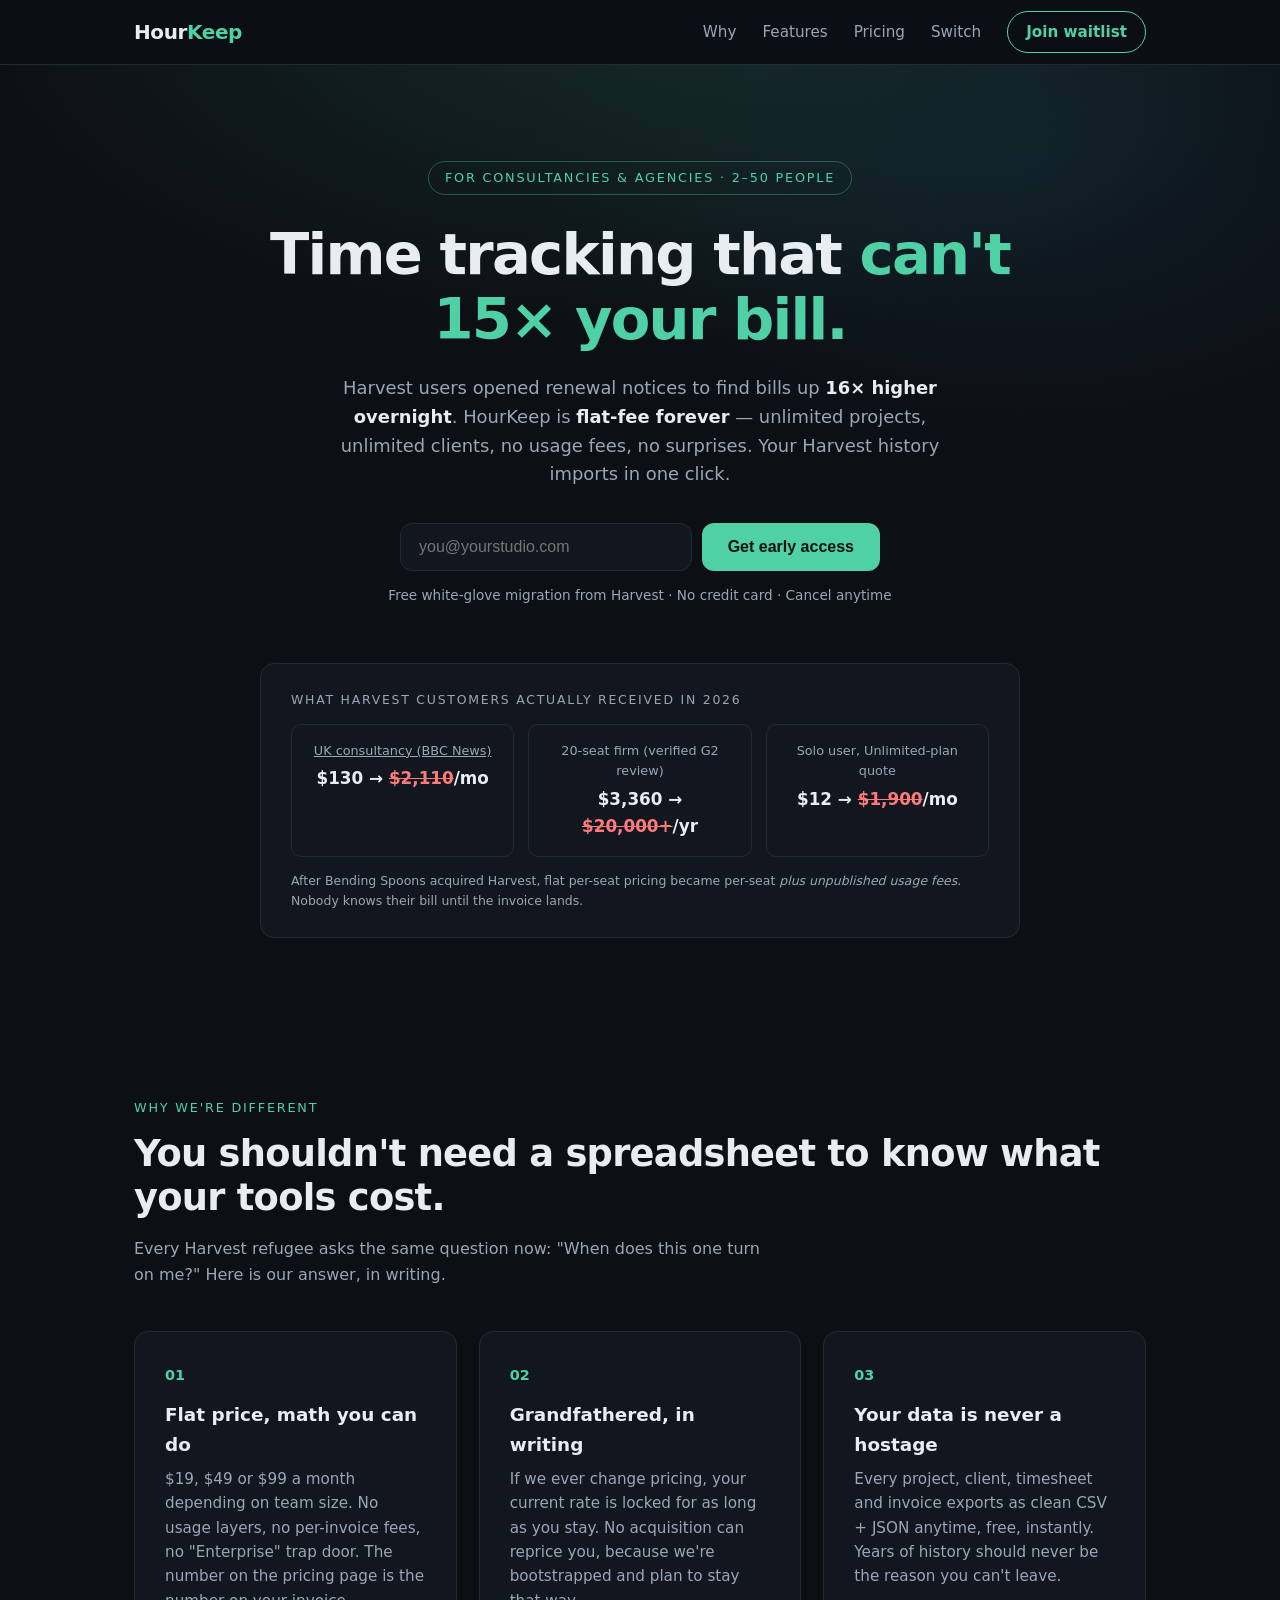
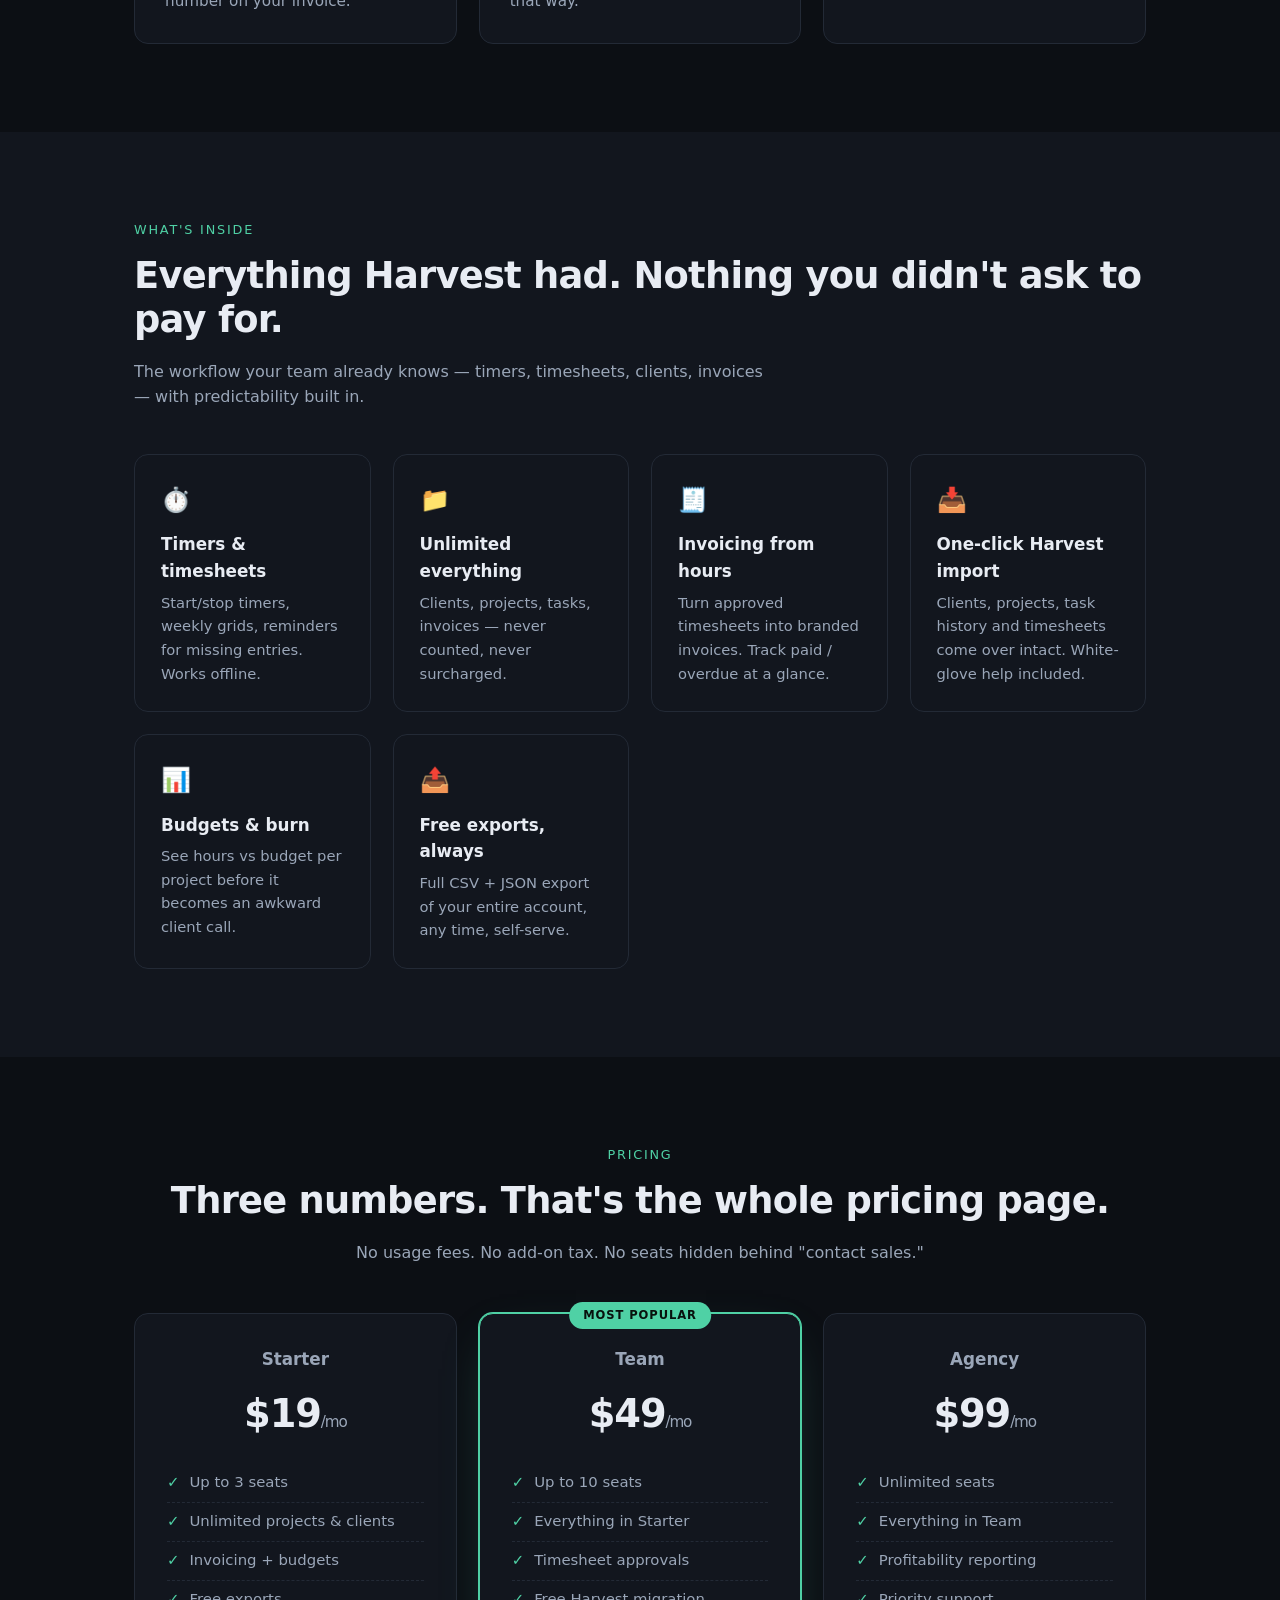
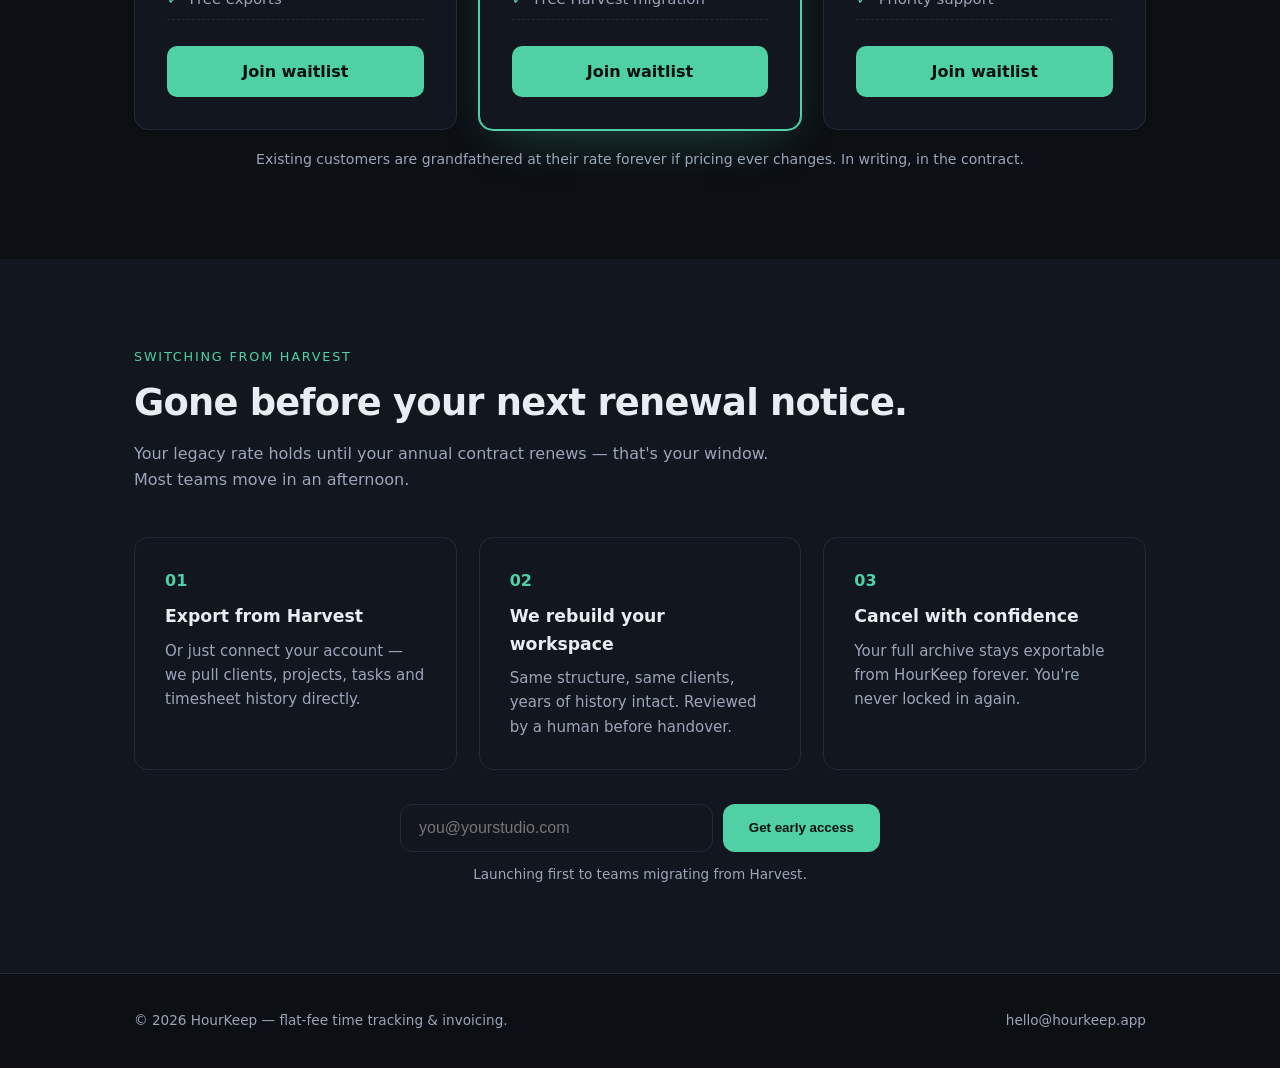
==== index.html @ e87fc0a1 "Fix proof-box citations to verified sources (BBC link, real G2 figures)" ====
<!DOCTYPE html>
<html lang="en">
<head>
<meta charset="UTF-8">
<meta name="viewport" content="width=device-width, initial-scale=1.0">
<title>HourKeep — Time tracking that can't 15× your bill</title>
<meta name="description" content="Flat-fee time tracking & invoicing for consultancies and agencies fleeing the Harvest price shock. $19–99/mo flat, unlimited projects, one-click Harvest import, free exports forever.">
<style>
  :root{
    --bg:#0c0f14; --panel:#12161e; --line:#232a36; --txt:#e8ecf3; --dim:#9aa6b8;
    --accent:#4fd1a5; --accent2:#38b2f8; --danger:#ff7a7a;
    --radius:14px; font-size:16px;
  }
  *{margin:0;padding:0;box-sizing:border-box}
  html{scroll-behavior:smooth}
  body{background:var(--bg);color:var(--txt);font-family:'Segoe UI',system-ui,-apple-system,sans-serif;line-height:1.6}
  .wrap{max-width:1060px;margin:0 auto;padding:0 24px}
  a{color:inherit;text-decoration:none}

  nav{position:sticky;top:0;z-index:50;background:rgba(12,15,20,.85);backdrop-filter:blur(12px);border-bottom:1px solid var(--line)}
  nav .wrap{display:flex;align-items:center;justify-content:space-between;height:64px}
  .logo{font-weight:700;font-size:1.25rem;letter-spacing:-.02em}
  .logo span{color:var(--accent)}
  .nav-links{display:flex;gap:26px;align-items:center;font-size:.95rem;color:var(--dim)}
  .nav-links a:hover{color:var(--txt)}
  .nav-cta{border:1px solid var(--accent);color:var(--accent)!important;padding:8px 18px;border-radius:99px;font-weight:600}
  .nav-cta:hover{background:var(--accent);color:#08110d!important}

  header{padding:96px 0 72px;text-align:center;background:
    radial-gradient(700px 340px at 50% -60px, rgba(79,209,165,.13), transparent),
    radial-gradient(500px 300px at 80% 10%, rgba(56,178,248,.08), transparent)}
  .kicker{display:inline-block;font-size:.8rem;letter-spacing:.14em;text-transform:uppercase;color:var(--accent);border:1px solid rgba(79,209,165,.35);border-radius:99px;padding:6px 16px;margin-bottom:28px}
  h1{font-size:clamp(2.2rem,5vw,3.6rem);line-height:1.12;letter-spacing:-.03em;max-width:840px;margin:0 auto 22px}
  h1 strong{color:var(--accent)}
  .sub{max-width:660px;margin:0 auto 34px;color:var(--dim);font-size:1.12rem}
  .sub em{color:var(--txt);font-style:normal;font-weight:600}
  .signup{display:flex;gap:10px;max-width:480px;margin:0 auto}
  .signup input{flex:1;background:var(--panel);border:1px solid var(--line);border-radius:12px;padding:14px 18px;color:var(--txt);font-size:1rem}
  .signup input:focus{outline:none;border-color:var(--accent)}
  .signup button{background:var(--accent);color:#08110d;border:none;border-radius:12px;padding:14px 26px;font-weight:700;font-size:1rem;cursor:pointer;white-space:nowrap}
  .signup button:hover{filter:brightness(1.1)}
  .microcopy{margin-top:14px;font-size:.85rem;color:var(--dim)}

  .shock{max-width:760px;margin:56px auto 0;background:var(--panel);border:1px solid var(--line);border-radius:var(--radius);padding:26px 30px;text-align:left}
  .shock p.t{font-size:.78rem;letter-spacing:.14em;text-transform:uppercase;color:var(--dim);margin-bottom:14px}
  .bills{display:flex;flex-wrap:wrap;gap:14px;justify-content:center}
  .bill{flex:1;min-width:200px;border:1px solid var(--line);border-radius:10px;padding:16px 18px;text-align:center}
  .bill small{display:block;color:var(--dim);font-size:.8rem;margin-bottom:4px}
  .bill b{font-size:1.05rem}
  .bill .was{color:var(--txt)} .bill .now{color:var(--danger);text-decoration:line-through}
  .shock .src{margin-top:14px;font-size:.78rem;color:var(--dim)}

  section{padding:88px 0}
  .label{font-size:.8rem;letter-spacing:.14em;text-transform:uppercase;color:var(--accent);margin-bottom:14px}
  h2{font-size:clamp(1.6rem,3.4vw,2.3rem);letter-spacing:-.02em;line-height:1.2;margin-bottom:16px}
  .lede{color:var(--dim);max-width:640px;margin-bottom:44px}

  .promises{display:grid;grid-template-columns:repeat(auto-fit,minmax(280px,1fr));gap:22px}
  .promise{background:var(--panel);border:1px solid var(--line);border-radius:var(--radius);padding:30px}
  .promise .num{color:var(--accent);font-weight:700;font-size:.9rem}
  .promise h3{margin:12px 0 8px;font-size:1.15rem}
  .promise p{color:var(--dim);font-size:.95rem}

  .features{display:grid;grid-template-columns:repeat(auto-fit,minmax(230px,1fr));gap:22px}
  .feat{background:var(--panel);border:1px solid var(--line);border-radius:var(--radius);padding:26px}
  .feat .ic{font-size:1.5rem}
  .feat h3{font-size:1.05rem;margin:12px 0 6px}
  .feat p{color:var(--dim);font-size:.92rem}

  table.pricing{width:100%;border-collapse:collapse;margin-top:8px}
  .plans{display:grid;grid-template-columns:repeat(auto-fit,minmax(250px,1fr));gap:22px}
  .plan{background:var(--panel);border:1px solid var(--line);border-radius:var(--radius);padding:32px;text-align:center;position:relative}
  .plan.hot{border-color:var(--accent);box-shadow:0 0 0 1px var(--accent), 0 18px 50px -20px rgba(79,209,165,.35)}
  .plan .tag{position:absolute;top:-12px;left:50%;transform:translateX(-50%);background:var(--accent);color:#08110d;font-size:.72rem;font-weight:700;letter-spacing:.08em;text-transform:uppercase;padding:4px 14px;border-radius:99px}
  .plan h3{font-size:1.05rem;color:var(--dim);font-weight:600}
  .plan .price{font-size:2.4rem;font-weight:800;letter-spacing:-.03em;margin:10px 0 2px}
  .plan .price small{font-size:.95rem;color:var(--dim);font-weight:400}
  .plan ul{list-style:none;margin:20px 0 26px;text-align:left;font-size:.93rem;color:var(--dim)}
  .plan li{padding:7px 0;border-bottom:1px dashed var(--line)}
  .plan li::before{content:"✓";color:var(--accent);font-weight:700;margin-right:10px}
  .plan a.btn{display:block;background:var(--accent);color:#08110d;font-weight:700;border-radius:10px;padding:13px}
  .plan a.btn:hover{filter:brightness(1.1)}
  .grand{margin-top:18px;text-align:center;color:var(--dim);font-size:.88rem}

  .steps{counter-reset:s;display:grid;grid-template-columns:repeat(auto-fit,minmax(240px,1fr));gap:22px}
  .step{background:var(--panel);border:1px solid var(--line);border-radius:var(--radius);padding:30px;counter-increment:s}
  .step::before{content:counter(s,decimal-leading-zero);color:var(--accent);font-weight:800;font-size:1rem}
  .step h3{margin:10px 0 8px;font-size:1.08rem}
  .step p{color:var(--dim);font-size:.94rem}

  form.mid{display:flex;gap:10px;max-width:480px;margin:34px auto 0}
  form.mid input{flex:1;background:var(--panel);border:1px solid var(--line);border-radius:12px;padding:14px 18px;color:var(--txt);font-size:1rem}
  form.mid button{background:var(--accent);color:#08110d;border:none;border-radius:12px;padding:14px 26px;font-weight:700;cursor:pointer}

  footer{border-top:1px solid var(--line);padding:36px 0;color:var(--dim);font-size:.85rem}
  footer .wrap{display:flex;justify-content:space-between;flex-wrap:wrap;gap:12px}
  footer a:hover{color:var(--txt)}

  @media(max-width:720px){
    .nav-links a:not(.nav-cta){display:none}
    .signup,.mid{flex-direction:column}
  }
</style>
</head>
<body>

<nav>
  <div class="wrap">
    <a class="logo" href="#">Hour<span>Keep</span></a>
    <div class="nav-links">
      <a href="#why">Why</a>
      <a href="#features">Features</a>
      <a href="#pricing">Pricing</a>
      <a href="#switch">Switch</a>
      <a class="nav-cta" href="#waitlist">Join waitlist</a>
    </div>
  </div>
</nav>

<header>
  <div class="wrap">
    <div class="kicker">For consultancies &amp; agencies · 2–50 people</div>
    <h1>Time tracking that <strong>can't 15× your bill.</strong></h1>
    <p class="sub">Harvest users opened renewal notices to find bills up <em>16× higher overnight</em>. HourKeep is <em>flat-fee forever</em> — unlimited projects, unlimited clients, no usage fees, no surprises. Your Harvest history imports in one click.</p>
    <form class="signup" id="waitlist-form" action="https://formsubmit.co/deepanshu.masum@gmail.com" method="POST">
      <input type="email" name="email" placeholder="you@yourstudio.com" required>
      <button type="submit">Get early access</button>
    </form>
    <p class="microcopy">Free white-glove migration from Harvest · No credit card · Cancel anytime</p>

    <div class="shock">
      <p class="t">What Harvest customers actually received in 2026</p>
      <div class="bills">
        <div class="bill"><small><a href="https://www.bbc.com/news/articles/clyq011414eo" target="_blank" rel="noopener" style="color:inherit;text-decoration:underline">UK consultancy (BBC News)</a></small><b><span class="was">$130</span> → <span class="now">$2,110</span>/mo</b></div>
        <div class="bill"><small>20-seat firm (verified G2 review)</small><b><span class="was">$3,360</span> → <span class="now">$20,000+</span>/yr</b></div>
        <div class="bill"><small>Solo user, Unlimited-plan quote</small><b><span class="was">$12</span> → <span class="now">$1,900</span>/mo</b></div>
      </div>
      <p class="src">After Bending Spoons acquired Harvest, flat per-seat pricing became per-seat <i>plus unpublished usage fees</i>. Nobody knows their bill until the invoice lands.</p>
    </div>
  </div>
</header>

<section id="why">
  <div class="wrap">
    <p class="label">Why we're different</p>
    <h2>You shouldn't need a spreadsheet to know what your tools cost.</h2>
    <p class="lede">Every Harvest refugee asks the same question now: "When does this one turn on me?" Here is our answer, in writing.</p>
    <div class="promises">
      <div class="promise">
        <span class="num">01</span>
        <h3>Flat price, math you can do</h3>
        <p>$19, $49 or $99 a month depending on team size. No usage layers, no per-invoice fees, no "Enterprise" trap door. The number on the pricing page is the number on your invoice.</p>
      </div>
      <div class="promise">
        <span class="num">02</span>
        <h3>Grandfathered, in writing</h3>
        <p>If we ever change pricing, your current rate is locked for as long as you stay. No acquisition can reprice you, because we're bootstrapped and plan to stay that way.</p>
      </div>
      <div class="promise">
        <span class="num">03</span>
        <h3>Your data is never a hostage</h3>
        <p>Every project, client, timesheet and invoice exports as clean CSV + JSON anytime, free, instantly. Years of history should never be the reason you can't leave.</p>
      </div>
    </div>
  </div>
</section>

<section id="features" style="background:var(--panel)">
  <div class="wrap">
    <p class="label">What's inside</p>
    <h2>Everything Harvest had. Nothing you didn't ask to pay for.</h2>
    <p class="lede">The workflow your team already knows — timers, timesheets, clients, invoices — with predictability built in.</p>
    <div class="features">
      <div class="feat"><div class="ic">⏱️</div><h3>Timers &amp; timesheets</h3><p>Start/stop timers, weekly grids, reminders for missing entries. Works offline.</p></div>
      <div class="feat"><div class="ic">📁</div><h3>Unlimited everything</h3><p>Clients, projects, tasks, invoices — never counted, never surcharged.</p></div>
      <div class="feat"><div class="ic">🧾</div><h3>Invoicing from hours</h3><p>Turn approved timesheets into branded invoices. Track paid / overdue at a glance.</p></div>
      <div class="feat"><div class="ic">📥</div><h3>One-click Harvest import</h3><p>Clients, projects, task history and timesheets come over intact. White-glove help included.</p></div>
      <div class="feat"><div class="ic">📊</div><h3>Budgets &amp; burn</h3><p>See hours vs budget per project before it becomes an awkward client call.</p></div>
      <div class="feat"><div class="ic">📤</div><h3>Free exports, always</h3><p>Full CSV + JSON export of your entire account, any time, self-serve.</p></div>
    </div>
  </div>
</section>

<section id="pricing">
  <div class="wrap">
    <p class="label" style="text-align:center">Pricing</p>
    <h2 style="text-align:center">Three numbers. That's the whole pricing page.</h2>
    <p class="lede" style="text-align:center;margin:16px auto 48px">No usage fees. No add-on tax. No seats hidden behind "contact sales."</p>
    <div class="plans">
      <div class="plan">
        <h3>Starter</h3>
        <div class="price">$19<small>/mo</small></div>
        <ul>
          <li>Up to 3 seats</li>
          <li>Unlimited projects &amp; clients</li>
          <li>Invoicing + budgets</li>
          <li>Free exports</li>
        </ul>
        <a class="btn" href="#waitlist">Join waitlist</a>
      </div>
      <div class="plan hot">
        <span class="tag">Most popular</span>
        <h3>Team</h3>
        <div class="price">$49<small>/mo</small></div>
        <ul>
          <li>Up to 10 seats</li>
          <li>Everything in Starter</li>
          <li>Timesheet approvals</li>
          <li>Free Harvest migration</li>
        </ul>
        <a class="btn" href="#waitlist">Join waitlist</a>
      </div>
      <div class="plan">
        <h3>Agency</h3>
        <div class="price">$99<small>/mo</small></div>
        <ul>
          <li>Unlimited seats</li>
          <li>Everything in Team</li>
          <li>Profitability reporting</li>
          <li>Priority support</li>
        </ul>
        <a class="btn" href="#waitlist">Join waitlist</a>
      </div>
    </div>
    <p class="grand">Existing customers are grandfathered at their rate forever if pricing ever changes. In writing, in the contract.</p>
  </div>
</section>

<section id="switch" style="background:var(--panel)">
  <div class="wrap">
    <p class="label">Switching from Harvest</p>
    <h2>Gone before your next renewal notice.</h2>
    <p class="lede">Your legacy rate holds until your annual contract renews — that's your window. Most teams move in an afternoon.</p>
    <div class="steps">
      <div class="step"><h3>Export from Harvest</h3><p>Or just connect your account — we pull clients, projects, tasks and timesheet history directly.</p></div>
      <div class="step"><h3>We rebuild your workspace</h3><p>Same structure, same clients, years of history intact. Reviewed by a human before handover.</p></div>
      <div class="step"><h3>Cancel with confidence</h3><p>Your full archive stays exportable from HourKeep forever. You're never locked in again.</p></div>
    </div>
    <form class="mid" action="https://formsubmit.co/deepanshu.masum@gmail.com" method="POST">
      <input type="email" name="email" placeholder="you@yourstudio.com" required>
      <button type="submit">Get early access</button>
    </form>
    <p class="microcopy" style="text-align:center;margin-top:12px;font-size:.85rem;color:var(--dim)">Launching first to teams migrating from Harvest.</p>
  </div>
</section>

<footer>
  <div class="wrap">
    <span>© 2026 HourKeep — flat-fee time tracking &amp; invoicing.</span>
    <span><a href="#">hello@hourkeep.app</a></span>
  </div>
</footer>

</body>
</html>
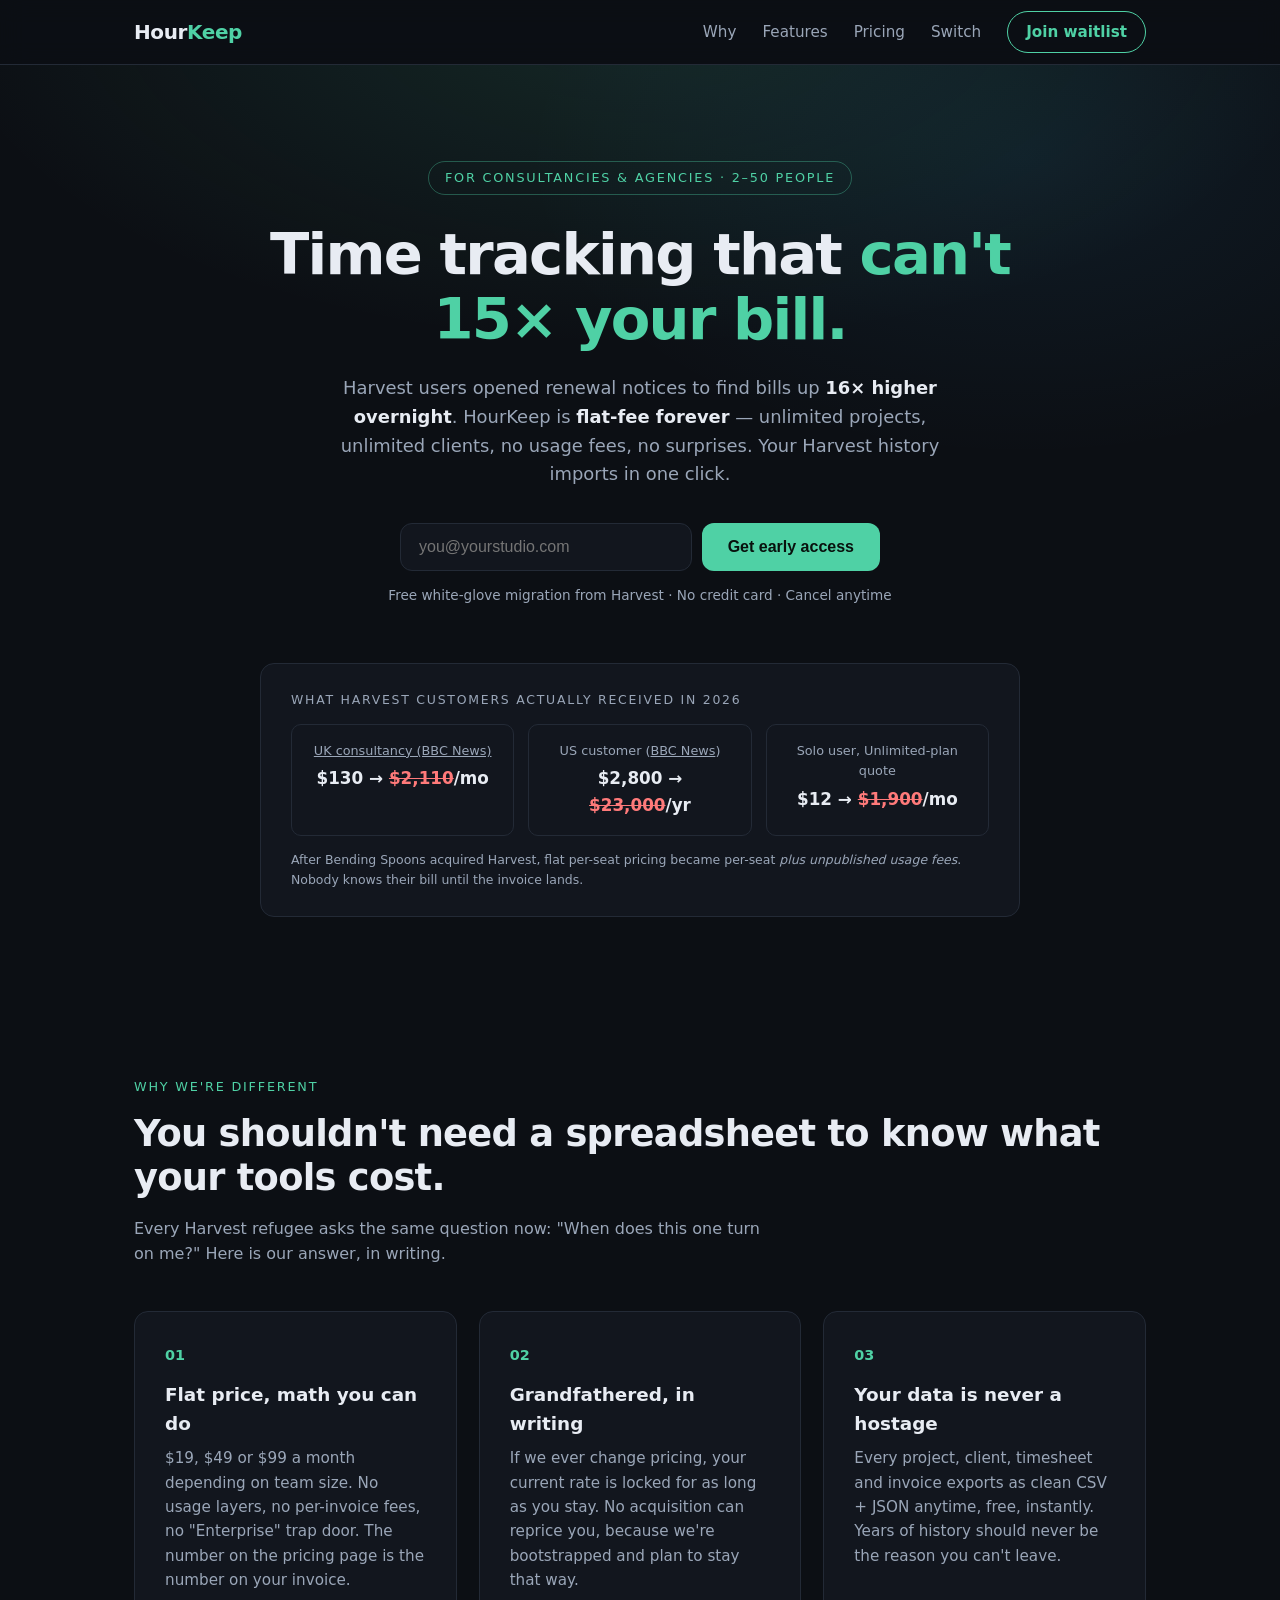
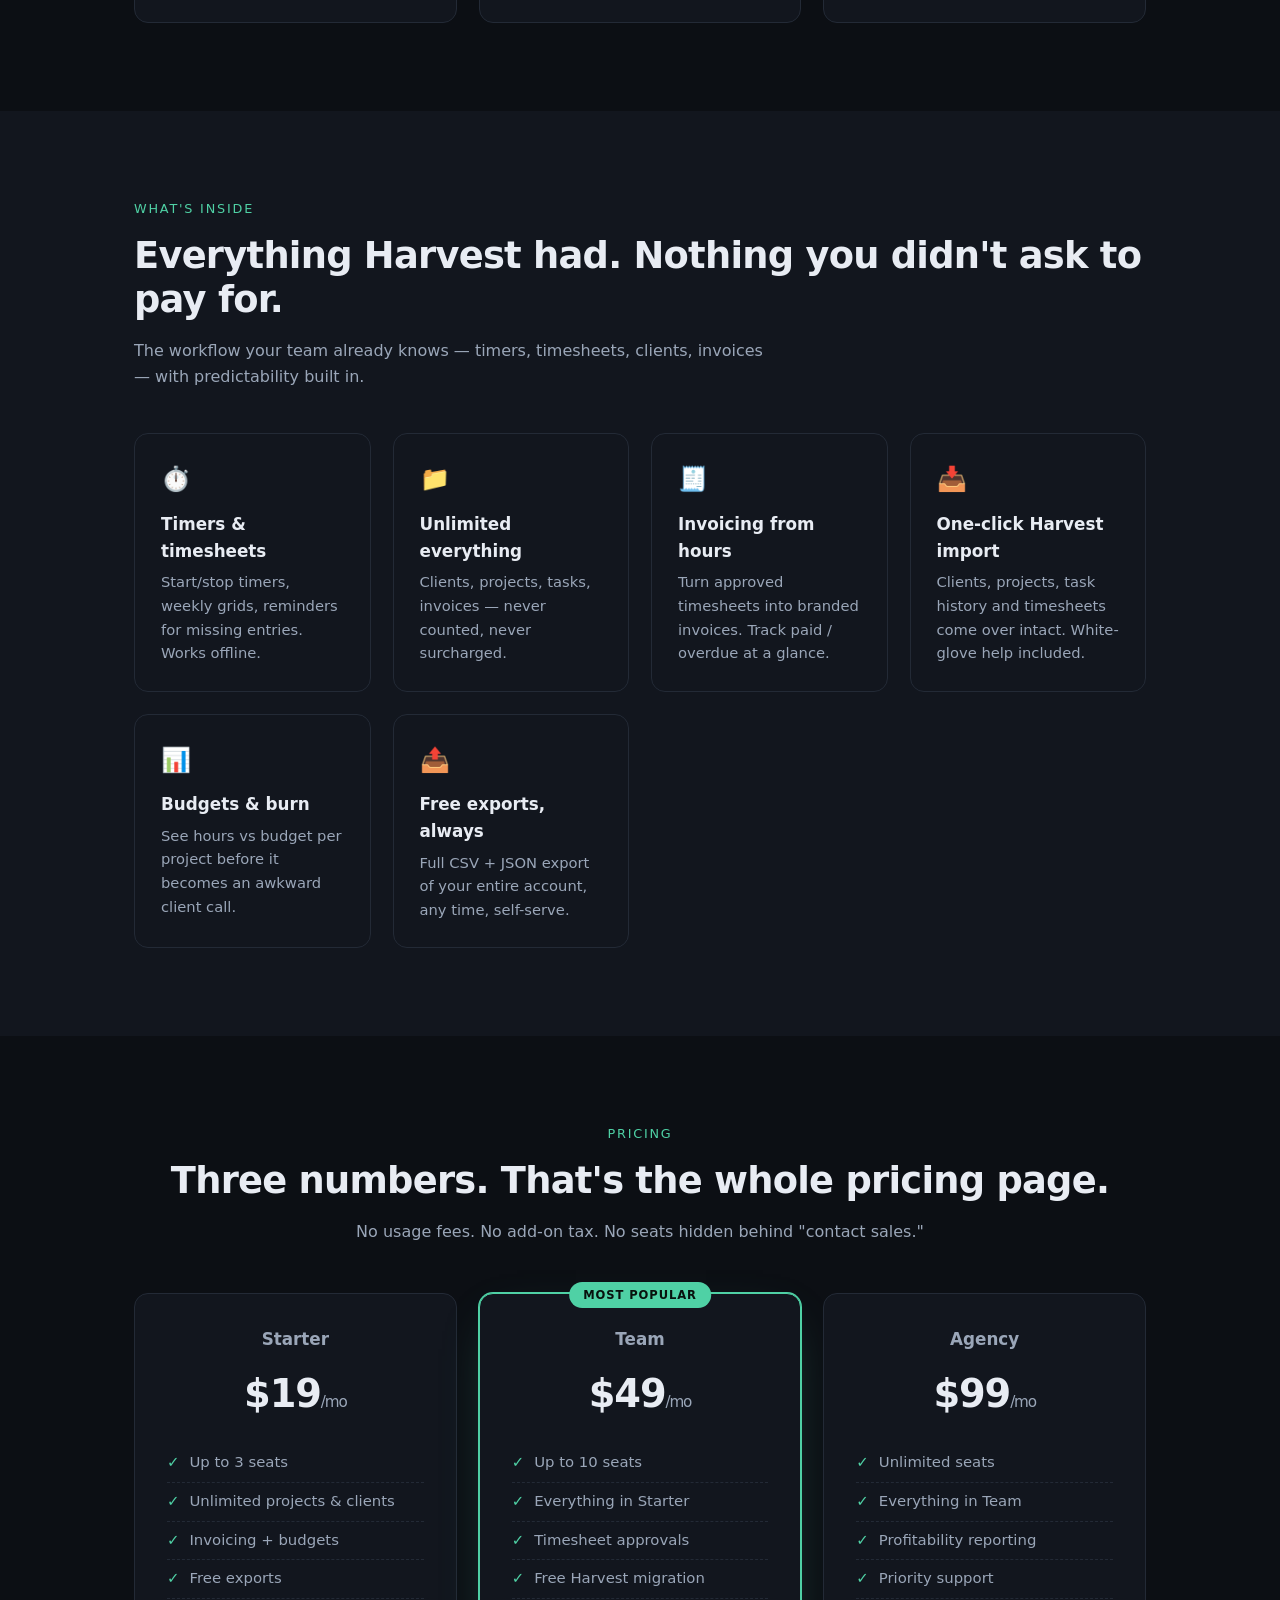
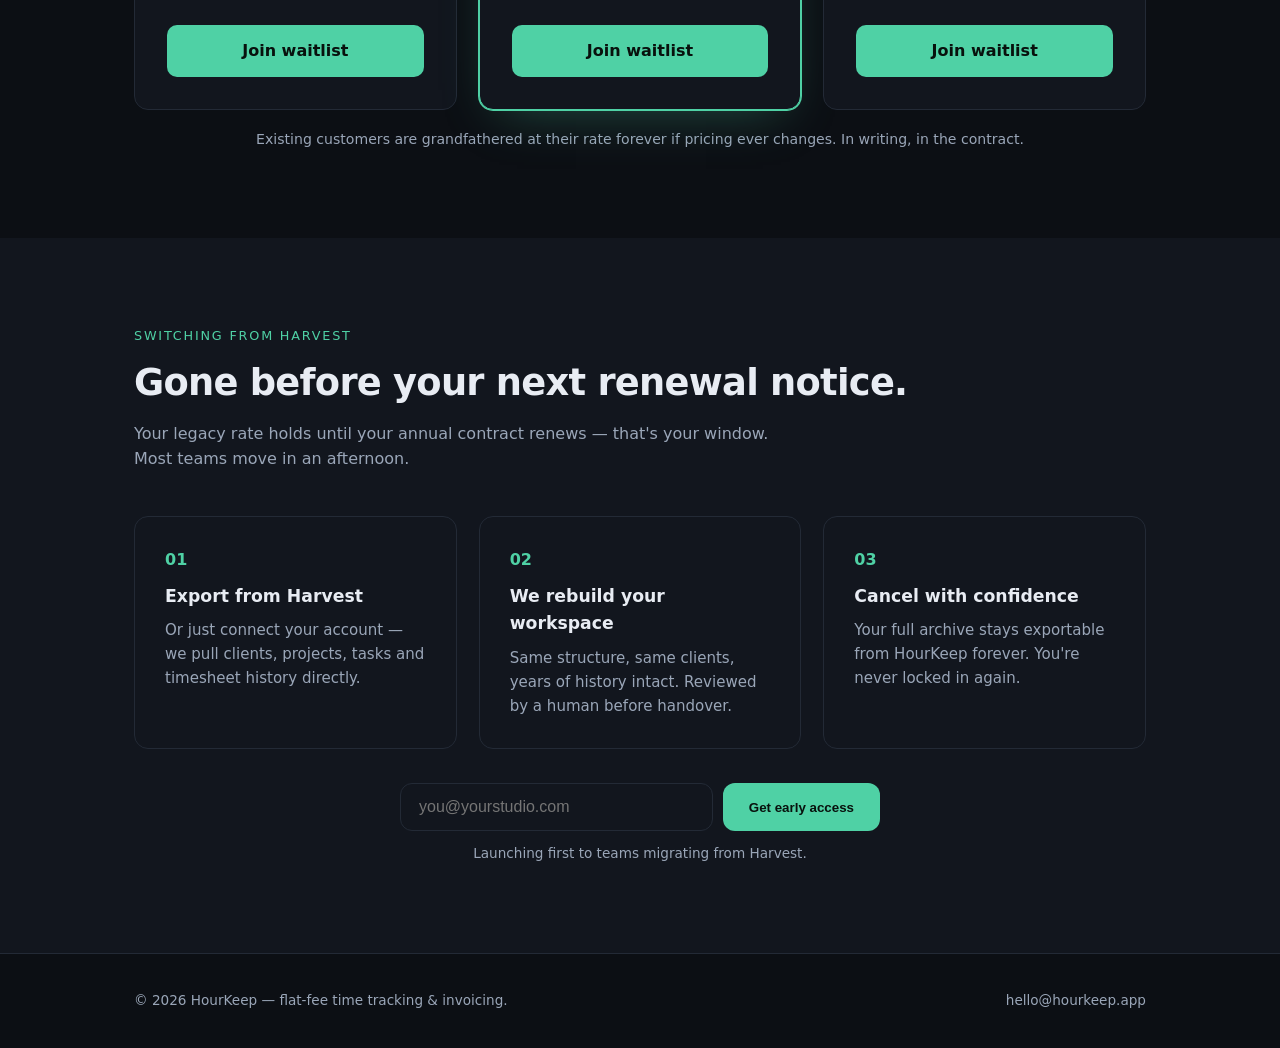
==== commit a8ea71f3: "Restore \,800->,000 stat, correctly attributed to BBC" ====
--- a/index.html
+++ b/index.html
@@ -132,7 +132,7 @@
       <p class="t">What Harvest customers actually received in 2026</p>
       <div class="bills">
         <div class="bill"><small><a href="https://www.bbc.com/news/articles/clyq011414eo" target="_blank" rel="noopener" style="color:inherit;text-decoration:underline">UK consultancy (BBC News)</a></small><b><span class="was">$130</span> → <span class="now">$2,110</span>/mo</b></div>
-        <div class="bill"><small>20-seat firm (verified G2 review)</small><b><span class="was">$3,360</span> → <span class="now">$20,000+</span>/yr</b></div>
+        <div class="bill"><small>US customer (<a href="https://www.bbc.com/news/articles/clyq011414eo" target="_blank" rel="noopener" style="color:inherit;text-decoration:underline">BBC News</a>)</small><b><span class="was">$2,800</span> → <span class="now">$23,000</span>/yr</b></div>
         <div class="bill"><small>Solo user, Unlimited-plan quote</small><b><span class="was">$12</span> → <span class="now">$1,900</span>/mo</b></div>
       </div>
       <p class="src">After Bending Spoons acquired Harvest, flat per-seat pricing became per-seat <i>plus unpublished usage fees</i>. Nobody knows their bill until the invoice lands.</p>
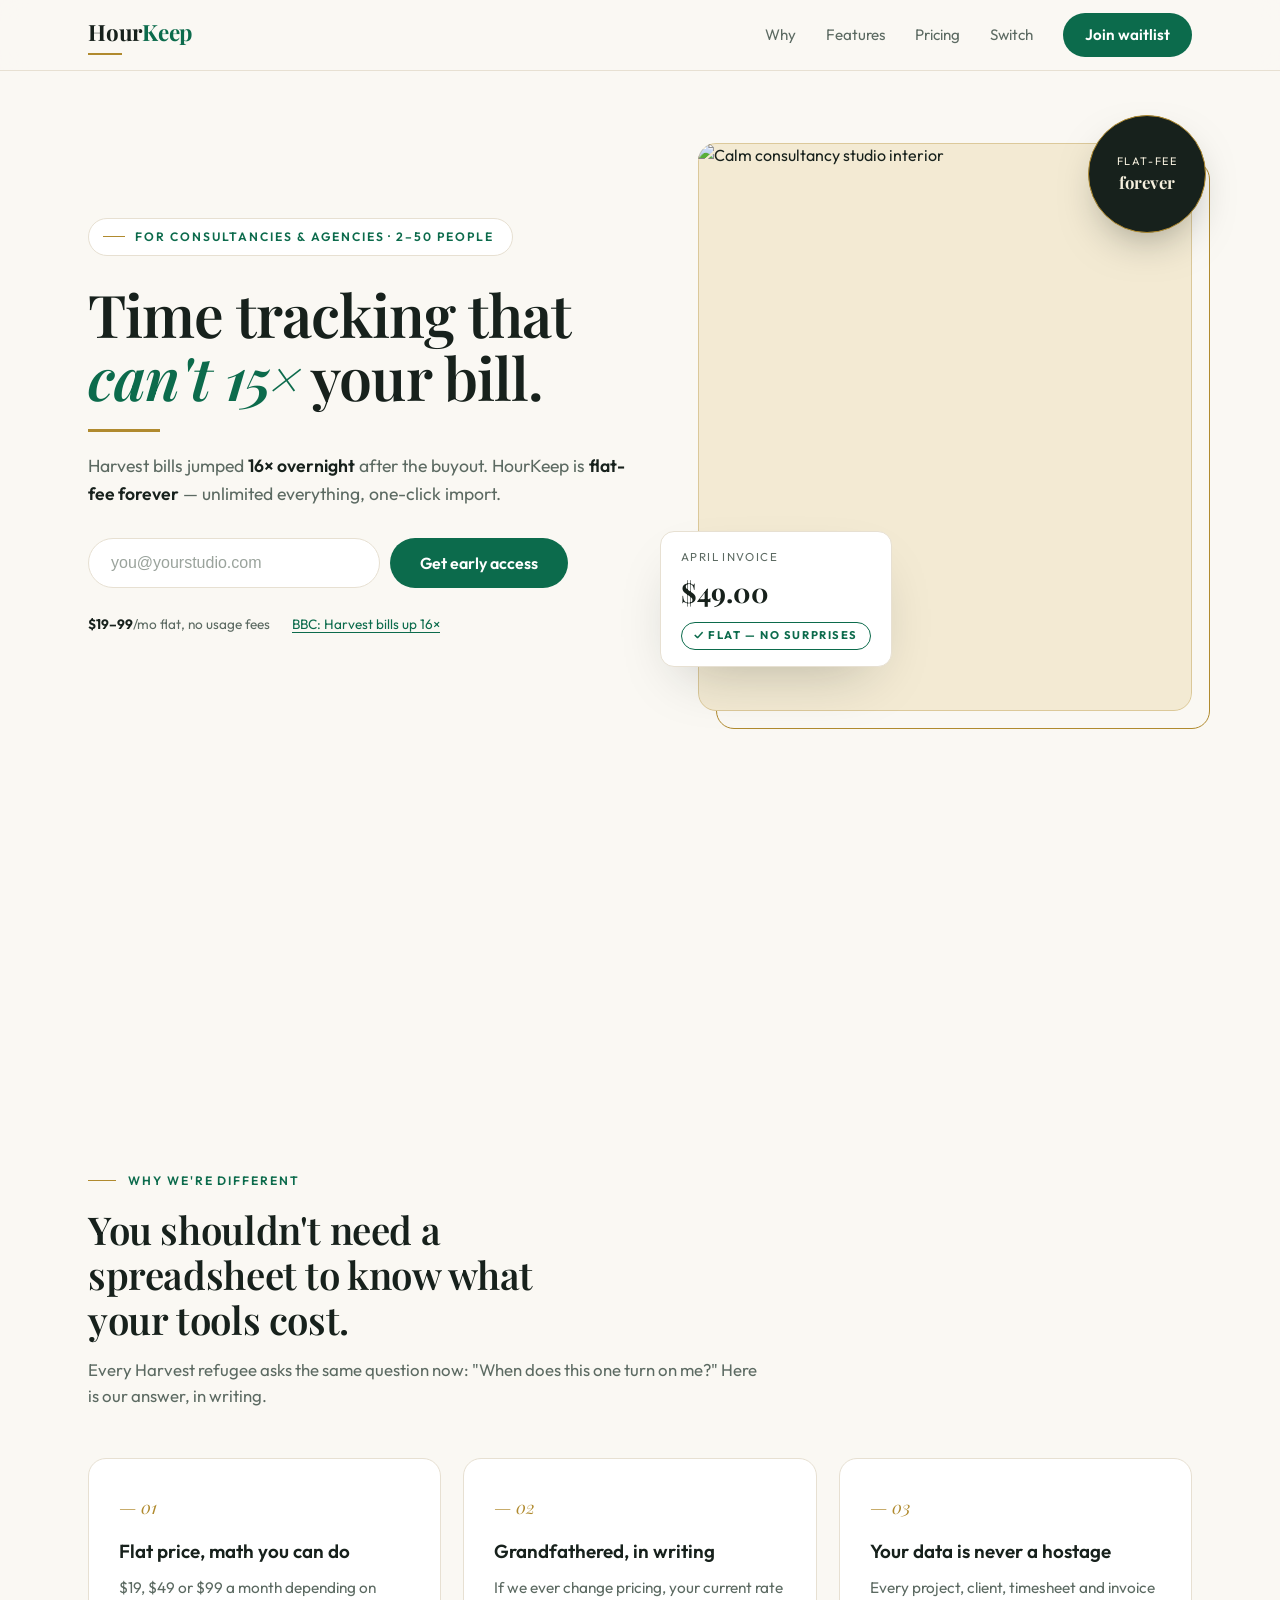
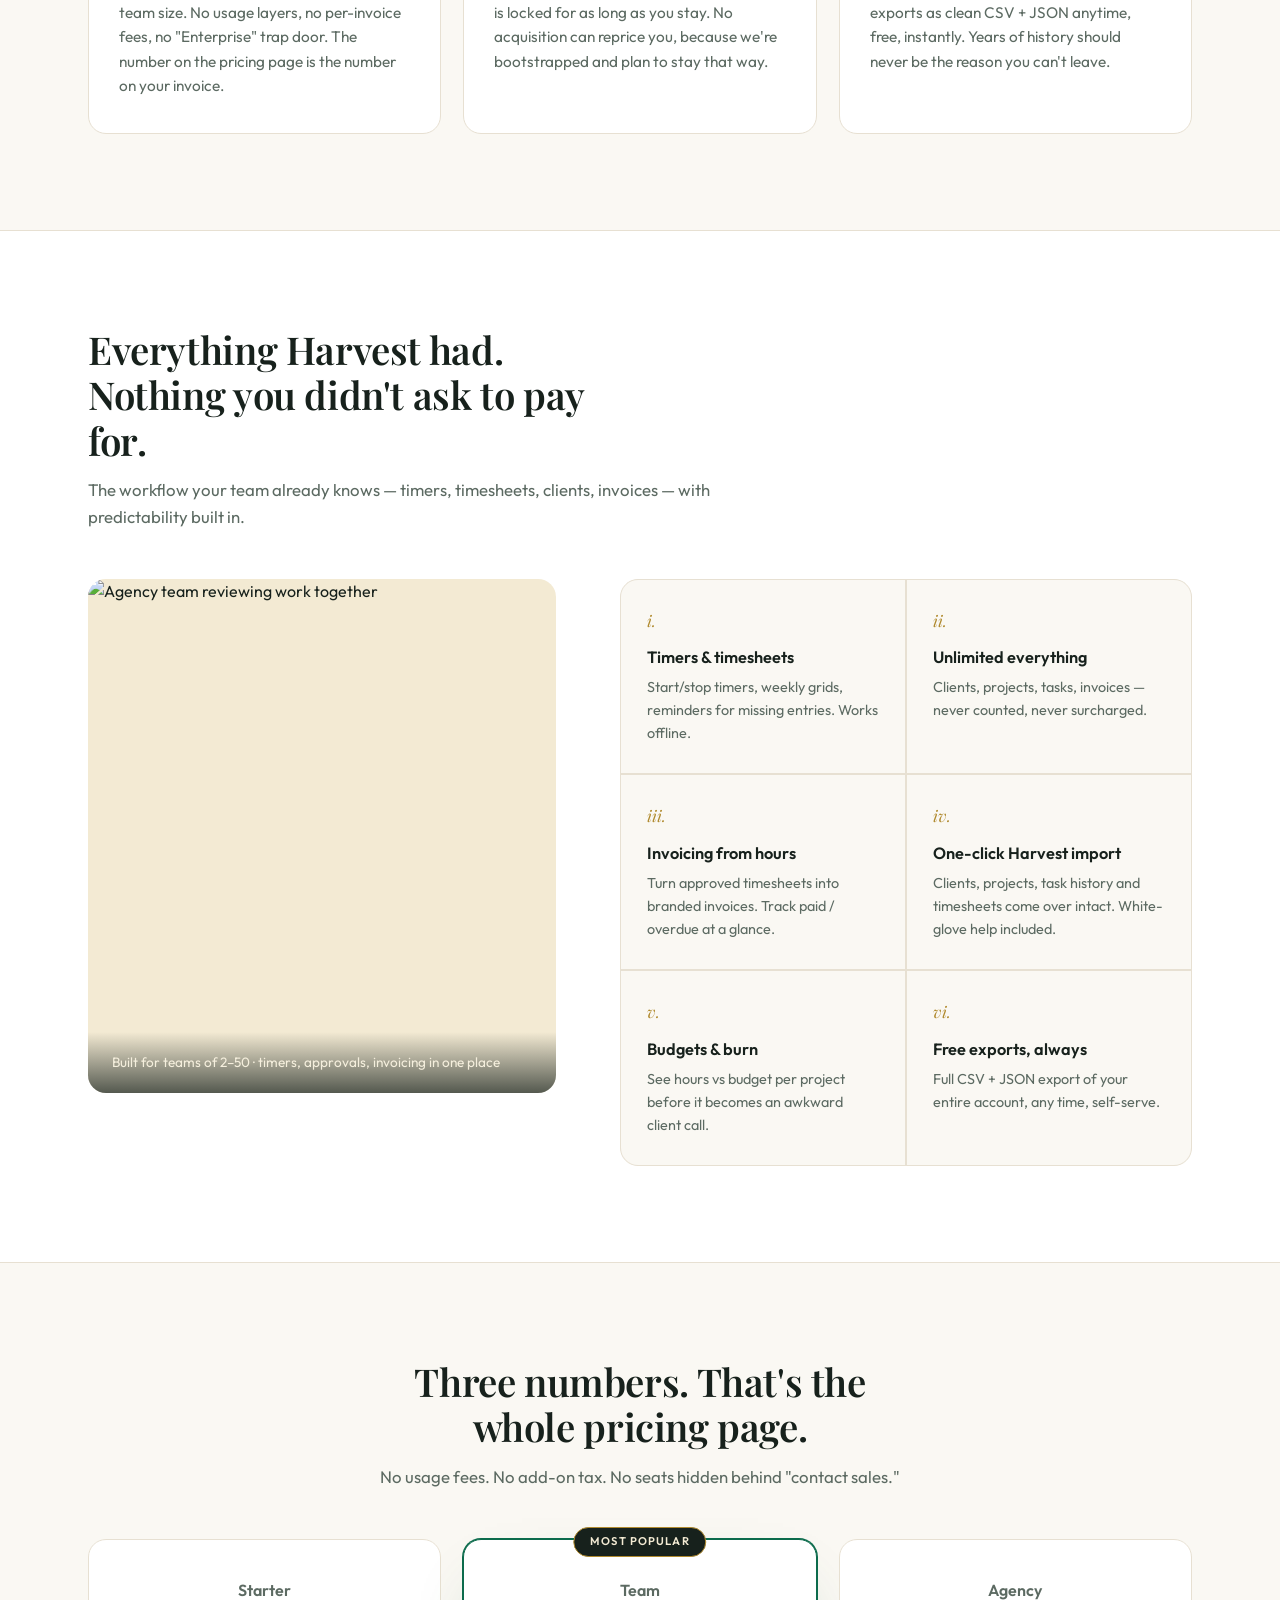
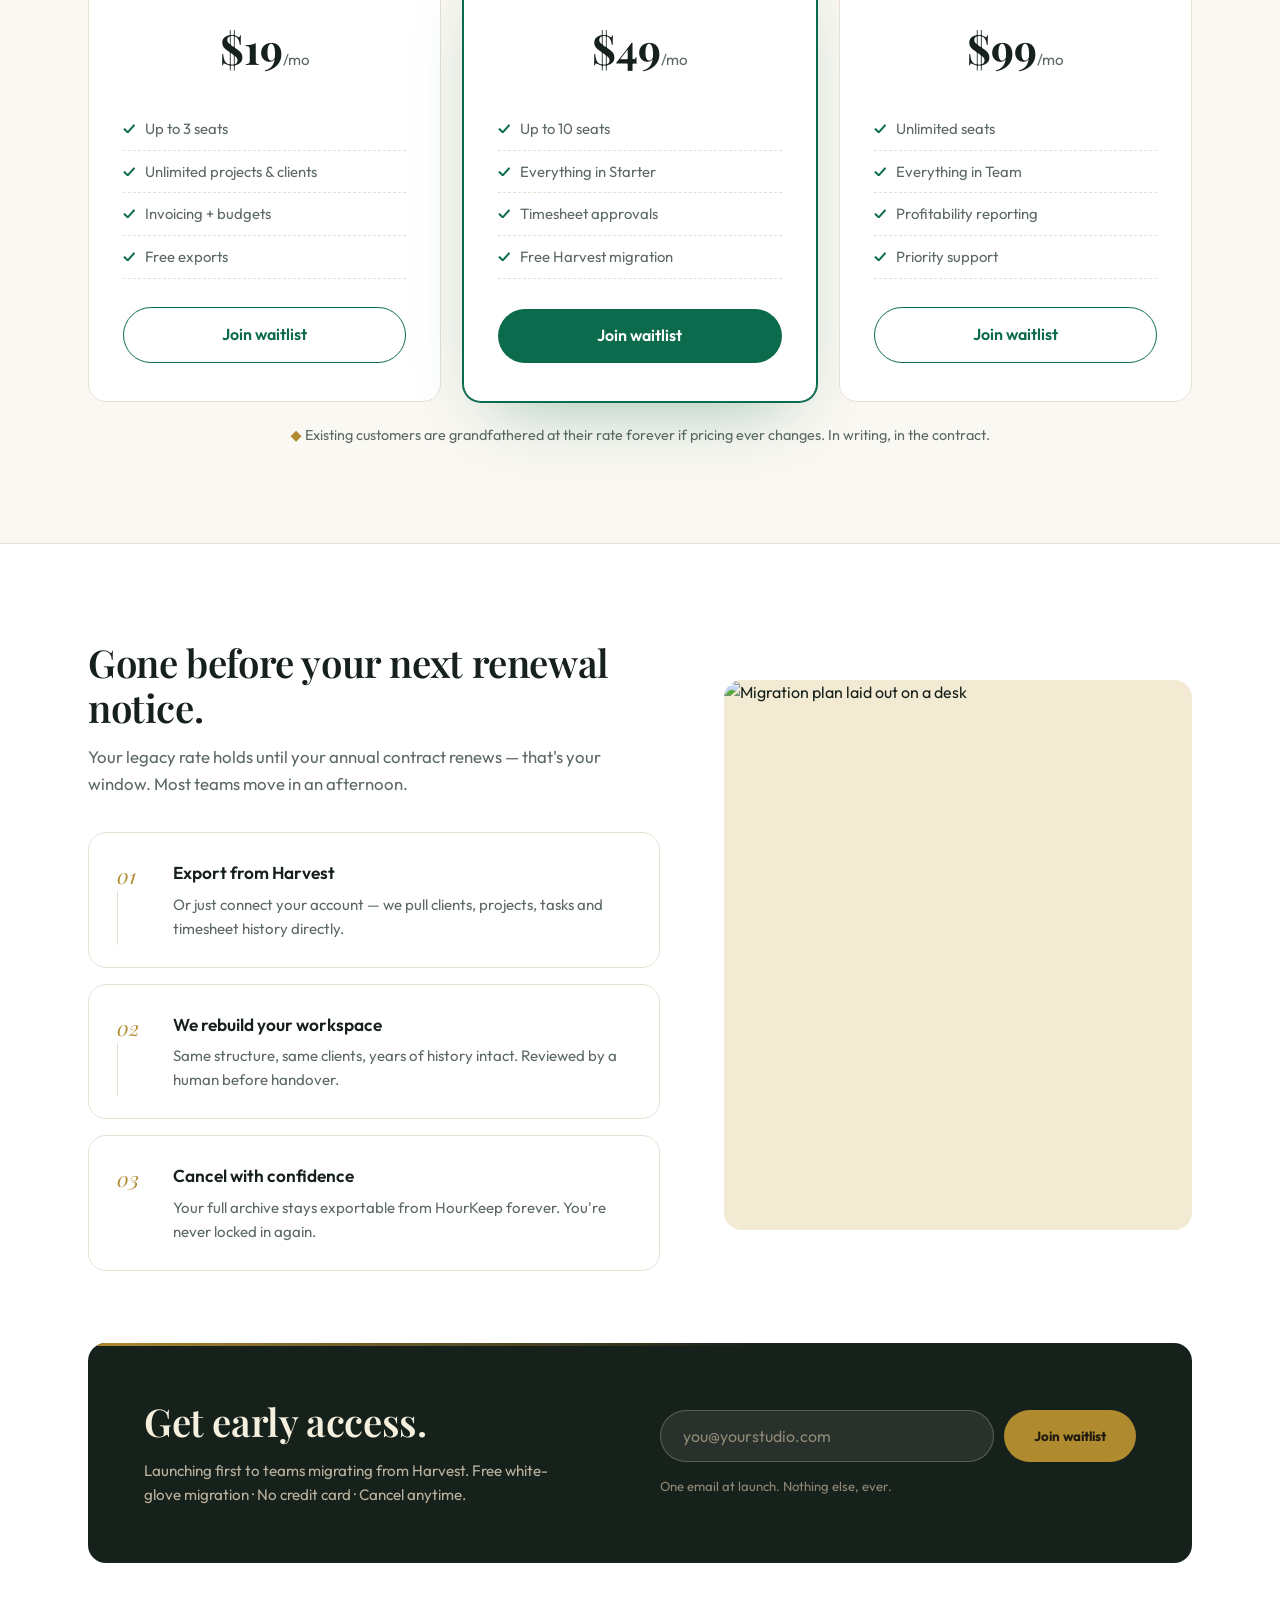
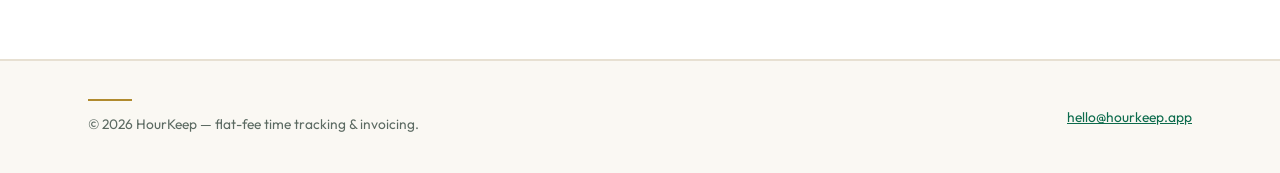
==== commit 267e0617: "Light luxury redesign — Playfair/Outfit, split hero, minimal motion" ====
--- a/index.html
+++ b/index.html
@@ -5,100 +5,199 @@
 <meta name="viewport" content="width=device-width, initial-scale=1.0">
 <title>HourKeep — Time tracking that can't 15× your bill</title>
 <meta name="description" content="Flat-fee time tracking & invoicing for consultancies and agencies fleeing the Harvest price shock. $19–99/mo flat, unlimited projects, one-click Harvest import, free exports forever.">
+<link rel="preconnect" href="https://fonts.googleapis.com">
+<link rel="preconnect" href="https://fonts.gstatic.com" crossorigin>
+<link rel="preconnect" href="https://images.unsplash.com">
+<link rel="preload" as="image" href="https://images.unsplash.com/photo-1497366216548-37526070297c?q=70&w=1200&auto=format&fit=crop">
+<link href="https://fonts.googleapis.com/css2?family=Playfair+Display:ital,wght@0,500;0,600;0,700;1,500;1,600&family=Outfit:wght@400;500;600;700&display=swap" rel="stylesheet">
 <style>
   :root{
-    --bg:#0c0f14; --panel:#12161e; --line:#232a36; --txt:#e8ecf3; --dim:#9aa6b8;
-    --accent:#4fd1a5; --accent2:#38b2f8; --danger:#ff7a7a;
-    --radius:14px; font-size:16px;
+    --paper:#FAF8F3; --card:#FFFFFF; --ink:#17211C; --muted:#5C6A62;
+    --line:#E7E0D2; --gold:#B08A2E; --gold-soft:#F3EAD3;
+    --accent:#0C6B4C; --accent-ink:#FFFFFF; --accent-deep:#094E38;
+    --radius:18px; font-size:16px;
   }
   *{margin:0;padding:0;box-sizing:border-box}
   html{scroll-behavior:smooth}
-  body{background:var(--bg);color:var(--txt);font-family:'Segoe UI',system-ui,-apple-system,sans-serif;line-height:1.6}
-  .wrap{max-width:1060px;margin:0 auto;padding:0 24px}
-  a{color:inherit;text-decoration:none}
-
-  nav{position:sticky;top:0;z-index:50;background:rgba(12,15,20,.85);backdrop-filter:blur(12px);border-bottom:1px solid var(--line)}
-  nav .wrap{display:flex;align-items:center;justify-content:space-between;height:64px}
-  .logo{font-weight:700;font-size:1.25rem;letter-spacing:-.02em}
-  .logo span{color:var(--accent)}
-  .nav-links{display:flex;gap:26px;align-items:center;font-size:.95rem;color:var(--dim)}
-  .nav-links a:hover{color:var(--txt)}
-  .nav-cta{border:1px solid var(--accent);color:var(--accent)!important;padding:8px 18px;border-radius:99px;font-weight:600}
-  .nav-cta:hover{background:var(--accent);color:#08110d!important}
-
-  header{padding:96px 0 72px;text-align:center;background:
-    radial-gradient(700px 340px at 50% -60px, rgba(79,209,165,.13), transparent),
-    radial-gradient(500px 300px at 80% 10%, rgba(56,178,248,.08), transparent)}
-  .kicker{display:inline-block;font-size:.8rem;letter-spacing:.14em;text-transform:uppercase;color:var(--accent);border:1px solid rgba(79,209,165,.35);border-radius:99px;padding:6px 16px;margin-bottom:28px}
-  h1{font-size:clamp(2.2rem,5vw,3.6rem);line-height:1.12;letter-spacing:-.03em;max-width:840px;margin:0 auto 22px}
-  h1 strong{color:var(--accent)}
-  .sub{max-width:660px;margin:0 auto 34px;color:var(--dim);font-size:1.12rem}
-  .sub em{color:var(--txt);font-style:normal;font-weight:600}
-  .signup{display:flex;gap:10px;max-width:480px;margin:0 auto}
-  .signup input{flex:1;background:var(--panel);border:1px solid var(--line);border-radius:12px;padding:14px 18px;color:var(--txt);font-size:1rem}
-  .signup input:focus{outline:none;border-color:var(--accent)}
-  .signup button{background:var(--accent);color:#08110d;border:none;border-radius:12px;padding:14px 26px;font-weight:700;font-size:1rem;cursor:pointer;white-space:nowrap}
-  .signup button:hover{filter:brightness(1.1)}
-  .microcopy{margin-top:14px;font-size:.85rem;color:var(--dim)}
-
-  .shock{max-width:760px;margin:56px auto 0;background:var(--panel);border:1px solid var(--line);border-radius:var(--radius);padding:26px 30px;text-align:left}
-  .shock p.t{font-size:.78rem;letter-spacing:.14em;text-transform:uppercase;color:var(--dim);margin-bottom:14px}
-  .bills{display:flex;flex-wrap:wrap;gap:14px;justify-content:center}
-  .bill{flex:1;min-width:200px;border:1px solid var(--line);border-radius:10px;padding:16px 18px;text-align:center}
-  .bill small{display:block;color:var(--dim);font-size:.8rem;margin-bottom:4px}
-  .bill b{font-size:1.05rem}
-  .bill .was{color:var(--txt)} .bill .now{color:var(--danger);text-decoration:line-through}
-  .shock .src{margin-top:14px;font-size:.78rem;color:var(--dim)}
-
-  section{padding:88px 0}
-  .label{font-size:.8rem;letter-spacing:.14em;text-transform:uppercase;color:var(--accent);margin-bottom:14px}
-  h2{font-size:clamp(1.6rem,3.4vw,2.3rem);letter-spacing:-.02em;line-height:1.2;margin-bottom:16px}
-  .lede{color:var(--dim);max-width:640px;margin-bottom:44px}
-
-  .promises{display:grid;grid-template-columns:repeat(auto-fit,minmax(280px,1fr));gap:22px}
-  .promise{background:var(--panel);border:1px solid var(--line);border-radius:var(--radius);padding:30px}
-  .promise .num{color:var(--accent);font-weight:700;font-size:.9rem}
-  .promise h3{margin:12px 0 8px;font-size:1.15rem}
-  .promise p{color:var(--dim);font-size:.95rem}
-
-  .features{display:grid;grid-template-columns:repeat(auto-fit,minmax(230px,1fr));gap:22px}
-  .feat{background:var(--panel);border:1px solid var(--line);border-radius:var(--radius);padding:26px}
-  .feat .ic{font-size:1.5rem}
-  .feat h3{font-size:1.05rem;margin:12px 0 6px}
-  .feat p{color:var(--dim);font-size:.92rem}
-
-  table.pricing{width:100%;border-collapse:collapse;margin-top:8px}
-  .plans{display:grid;grid-template-columns:repeat(auto-fit,minmax(250px,1fr));gap:22px}
-  .plan{background:var(--panel);border:1px solid var(--line);border-radius:var(--radius);padding:32px;text-align:center;position:relative}
-  .plan.hot{border-color:var(--accent);box-shadow:0 0 0 1px var(--accent), 0 18px 50px -20px rgba(79,209,165,.35)}
-  .plan .tag{position:absolute;top:-12px;left:50%;transform:translateX(-50%);background:var(--accent);color:#08110d;font-size:.72rem;font-weight:700;letter-spacing:.08em;text-transform:uppercase;padding:4px 14px;border-radius:99px}
-  .plan h3{font-size:1.05rem;color:var(--dim);font-weight:600}
-  .plan .price{font-size:2.4rem;font-weight:800;letter-spacing:-.03em;margin:10px 0 2px}
-  .plan .price small{font-size:.95rem;color:var(--dim);font-weight:400}
-  .plan ul{list-style:none;margin:20px 0 26px;text-align:left;font-size:.93rem;color:var(--dim)}
-  .plan li{padding:7px 0;border-bottom:1px dashed var(--line)}
+  body{background:var(--paper);color:var(--ink);font-family:'Outfit',system-ui,-apple-system,'Segoe UI',sans-serif;line-height:1.6;-webkit-font-smoothing:antialiased}
+  .wrap{max-width:1160px;margin:0 auto;padding:0 28px}
+  a{color:inherit}
+  .serif{font-family:'Playfair Display',Georgia,serif}
+  ::selection{background:var(--gold-soft)}
+
+  /* ---------- nav ---------- */
+  nav{position:sticky;top:0;z-index:40;background:rgba(250,248,243,.88);backdrop-filter:blur(12px);-webkit-backdrop-filter:blur(12px);border-bottom:1px solid var(--line)}
+  nav .wrap{display:flex;align-items:center;justify-content:space-between;height:70px}
+  .logo{font-family:'Playfair Display',Georgia,serif;font-weight:700;font-size:1.4rem;letter-spacing:-.01em;text-decoration:none}
+  .logo em{font-style:normal;color:var(--accent)}
+  .logo::after{content:"";display:block;height:2px;width:34px;background:var(--gold);margin-top:2px}
+  .nav-links{display:flex;gap:30px;align-items:center;font-size:.95rem;color:var(--muted)}
+  .nav-links a{text-decoration:none}
+  .nav-links a:hover{color:var(--ink)}
+  .nav-cta{background:var(--accent);color:var(--accent-ink)!important;padding:10px 22px;border-radius:99px;font-weight:600;transition:transform .25s ease,background .25s ease}
+  .nav-cta:hover{background:var(--accent-deep);transform:translateY(-1px)}
+  .nav-cta:active{transform:translateY(0) scale(.98)}
+
+  /* ---------- hero ---------- */
+  header{padding:72px 0 64px;overflow:hidden}
+  .hero{display:grid;grid-template-columns:1.05fr .95fr;gap:64px;align-items:center}
+  .kicker{display:inline-flex;align-items:center;gap:10px;font-size:.76rem;letter-spacing:.16em;text-transform:uppercase;color:var(--accent);font-weight:600;border:1px solid var(--line);background:var(--card);border-radius:99px;padding:8px 18px 8px 14px}
+  .kicker::before{content:"";width:22px;height:1px;background:var(--gold)}
+  h1{font-family:'Playfair Display',Georgia,serif;font-size:clamp(2.4rem,4.6vw,3.7rem);line-height:1.08;letter-spacing:-.015em;margin:26px 0 20px;font-weight:600}
+  h1 .it{font-style:italic;color:var(--accent)}
+  h1 .gold-rule{display:block;width:72px;height:3px;background:var(--gold);margin-top:20px}
+  .sub{color:var(--muted);font-size:1.1rem;max-width:34rem;margin-bottom:30px}
+  .sub strong{color:var(--ink);font-weight:600}
+  .signup{display:flex;gap:10px;max-width:480px}
+  .signup input{flex:1;background:var(--card);border:1px solid var(--line);border-radius:99px;padding:15px 22px;color:var(--ink);font-size:1rem;min-width:0}
+  .signup input:focus{outline:2px solid var(--accent);outline-offset:1px;border-color:var(--accent)}
+  .signup input::placeholder{color:#9AA39C}
+  .signup button{background:var(--accent);color:var(--accent-ink);border:none;border-radius:99px;padding:15px 30px;font-weight:600;font-size:1rem;cursor:pointer;white-space:nowrap;font-family:inherit;transition:transform .25s ease,background .25s ease}
+  .signup button:hover{background:var(--accent-deep);transform:translateY(-1px)}
+  .signup button:active{transform:scale(.98)}
+  .hero-proof{display:flex;gap:22px;margin-top:26px;font-size:.85rem;color:var(--muted);flex-wrap:wrap}
+  .hero-proof a{color:var(--accent);text-underline-offset:3px}
+  .hero-proof b{color:var(--ink)}
+
+  /* hero visual */
+  .hero-art{position:relative}
+  .hero-frame{position:relative;border-radius:var(--radius);overflow:hidden;aspect-ratio:4/4.6;background:var(--gold-soft)}
+  .hero-frame::after{content:"";position:absolute;inset:0;border:1px solid rgba(176,138,46,.35);border-radius:var(--radius);pointer-events:none}
+  .hero-frame img{width:100%;height:100%;object-fit:cover;display:block;animation:heroDrift 22s ease-in-out infinite alternate}
+  @keyframes heroDrift{from{transform:scale(1)}to{transform:scale(1.07)}}
+  .hero-art::before{content:"";position:absolute;inset:18px -18px -18px 18px;border:1px solid var(--gold);border-radius:var(--radius);z-index:-1}
+  .invoice-card{position:absolute;left:-38px;bottom:44px;background:var(--card);border:1px solid var(--line);border-radius:14px;padding:16px 20px;box-shadow:0 24px 60px -24px rgba(23,33,28,.28);min-width:230px;animation:floaty 7s ease-in-out infinite}
+  .invoice-card small{display:block;font-size:.72rem;letter-spacing:.12em;text-transform:uppercase;color:var(--muted);margin-bottom:4px}
+  .invoice-card .amt{font-family:'Playfair Display',Georgia,serif;font-size:1.7rem;font-weight:700}
+  .invoice-card .stamp{display:inline-block;margin-top:8px;font-size:.7rem;font-weight:700;letter-spacing:.14em;text-transform:uppercase;color:var(--accent);border:1px solid var(--accent);border-radius:99px;padding:4px 12px}
+  @keyframes floaty{0%,100%{transform:translateY(0)}50%{transform:translateY(-7px)}}
+  .flat-seal{position:absolute;top:-28px;right:-14px;width:118px;height:118px;border-radius:50%;background:var(--ink);color:#F5EFDD;display:flex;flex-direction:column;align-items:center;justify-content:center;text-align:center;font-size:.68rem;letter-spacing:.14em;text-transform:uppercase;line-height:1.5;border:1px solid var(--gold);box-shadow:0 18px 44px -18px rgba(23,33,28,.5)}
+  .flat-seal b{font-family:'Playfair Display',Georgia,serif;font-size:1.05rem;letter-spacing:0;text-transform:none}
+
+  /* entrance + scroll reveal (transform/opacity only) */
+  .rise{opacity:0;transform:translateY(22px)}
+  .rise.in{opacity:1;transform:none;transition:opacity .7s ease,transform .7s cubic-bezier(.16,1,.3,1)}
+  .rise.d1.in{transition-delay:.08s}.rise.d2.in{transition-delay:.16s}.rise.d3.in{transition-delay:.24s}
+
+  /* ---------- shock ledger ---------- */
+  .ledger{margin-top:64px;background:var(--ink);color:#F2ECDC;border-radius:var(--radius);padding:34px 38px;position:relative;overflow:hidden}
+  .ledger::before{content:"";position:absolute;top:0;left:0;right:0;height:3px;background:linear-gradient(90deg,var(--gold),transparent 60%)}
+  .ledger p.t{font-size:.76rem;letter-spacing:.16em;text-transform:uppercase;color:#B9B29E;margin-bottom:18px}
+  .bills{display:grid;grid-template-columns:repeat(3,1fr);gap:16px}
+  .bill{border:1px solid rgba(242,236,220,.16);border-radius:12px;padding:18px 20px}
+  .bill small{display:block;font-size:.82rem;color:#B9B29E;margin-bottom:6px}
+  .bill small a{color:#E9DFC4}
+  .bill b{font-size:1.12rem;font-weight:600}
+  .bill .was{opacity:.65} .bill .now{color:#F0A3A3;text-decoration:line-through}
+  .ledger .src{margin-top:16px;font-size:.82rem;color:#B9B29E;max-width:60rem}
+
+  /* ---------- sections ---------- */
+  section{padding:96px 0}
+  section.tint{background:var(--card);border-top:1px solid var(--line);border-bottom:1px solid var(--line)}
+  .label{display:flex;align-items:center;gap:12px;font-size:.76rem;letter-spacing:.16em;text-transform:uppercase;color:var(--accent);font-weight:600;margin-bottom:16px}
+  .label::before{content:"";width:28px;height:1px;background:var(--gold)}
+  h2{font-family:'Playfair Display',Georgia,serif;font-size:clamp(1.7rem,3.2vw,2.4rem);letter-spacing:-.01em;line-height:1.18;margin-bottom:14px;font-weight:600;max-width:22ch}
+  .lede{color:var(--muted);max-width:42rem;margin-bottom:48px;font-size:1.05rem}
+
+  .promises{display:grid;grid-template-columns:repeat(3,1fr);gap:22px}
+  .promise{background:var(--card);border:1px solid var(--line);border-radius:var(--radius);padding:34px 30px;transition:transform .3s ease,box-shadow .3s ease}
+  .promise:hover{transform:translateY(-4px);box-shadow:0 26px 55px -30px rgba(23,33,28,.3)}
+  .promise .num{font-family:'Playfair Display',Georgia,serif;font-style:italic;color:var(--gold);font-size:1.1rem}
+  .promise h3{margin:14px 0 10px;font-size:1.18rem;font-weight:600}
+  .promise p{color:var(--muted);font-size:.96rem}
+
+  /* features: editorial split */
+  .feat-split{display:grid;grid-template-columns:.9fr 1.1fr;gap:64px;align-items:start}
+  .feat-figure{position:sticky;top:110px;border-radius:var(--radius);overflow:hidden;aspect-ratio:4/4.4;background:var(--gold-soft)}
+  .feat-figure img{width:100%;height:100%;object-fit:cover;display:block}
+  .feat-figure figcaption{position:absolute;left:0;right:0;bottom:0;padding:20px 24px;background:linear-gradient(transparent,rgba(23,33,28,.72));color:#F5EFDD;font-size:.85rem}
+  .feat-list{list-style:none;display:grid;grid-template-columns:1fr 1fr;gap:2px;background:var(--line);border:1px solid var(--line);border-radius:var(--radius);overflow:hidden}
+  .feat-list li{background:var(--paper);padding:28px 26px;transition:background .3s ease}
+  .feat-list li:hover{background:var(--card)}
+  .feat-list .n{font-family:'Playfair Display',Georgia,serif;font-style:italic;color:var(--gold)}
+  .feat-list h3{font-size:1.02rem;margin:10px 0 6px;font-weight:600}
+  .feat-list p{color:var(--muted);font-size:.9rem}
+
+  /* pricing */
+  .pricing-head{text-align:center}
+  .pricing-head h2{margin-left:auto;margin-right:auto;text-align:center}
+  .pricing-head .lede{margin-left:auto;margin-right:auto;text-align:center}
+  .plans{display:grid;grid-template-columns:repeat(3,1fr);gap:22px;align-items:stretch}
+  .plan{background:var(--card);border:1px solid var(--line);border-radius:var(--radius);padding:38px 34px;text-align:center;position:relative;display:flex;flex-direction:column;transition:transform .3s ease,box-shadow .3s ease}
+  .plan:hover{transform:translateY(-4px);box-shadow:0 26px 55px -30px rgba(23,33,28,.28)}
+  .plan.hot{border-color:var(--accent);box-shadow:0 0 0 1px var(--accent),0 30px 70px -34px rgba(12,107,76,.45)}
+  .plan .tag{position:absolute;top:-13px;left:50%;transform:translateX(-50%);background:var(--ink);color:#F3EAD3;border:1px solid var(--gold);font-size:.7rem;font-weight:600;letter-spacing:.1em;text-transform:uppercase;padding:5px 16px;border-radius:99px;white-space:nowrap}
+  .plan h3{font-size:1rem;color:var(--muted);font-weight:600}
+  .plan .price{font-family:'Playfair Display',Georgia,serif;font-size:2.6rem;font-weight:700;margin:12px 0 4px}
+  .plan .price small{font-family:'Outfit',sans-serif;font-size:.95rem;color:var(--muted);font-weight:400}
+  .plan ul{list-style:none;margin:22px 0 28px;text-align:left;font-size:.93rem;color:var(--muted);flex:1}
+  .plan li{padding:9px 0;border-bottom:1px dashed var(--line)}
   .plan li::before{content:"✓";color:var(--accent);font-weight:700;margin-right:10px}
-  .plan a.btn{display:block;background:var(--accent);color:#08110d;font-weight:700;border-radius:10px;padding:13px}
-  .plan a.btn:hover{filter:brightness(1.1)}
-  .grand{margin-top:18px;text-align:center;color:var(--dim);font-size:.88rem}
-
-  .steps{counter-reset:s;display:grid;grid-template-columns:repeat(auto-fit,minmax(240px,1fr));gap:22px}
-  .step{background:var(--panel);border:1px solid var(--line);border-radius:var(--radius);padding:30px;counter-increment:s}
-  .step::before{content:counter(s,decimal-leading-zero);color:var(--accent);font-weight:800;font-size:1rem}
-  .step h3{margin:10px 0 8px;font-size:1.08rem}
-  .step p{color:var(--dim);font-size:.94rem}
-
-  form.mid{display:flex;gap:10px;max-width:480px;margin:34px auto 0}
-  form.mid input{flex:1;background:var(--panel);border:1px solid var(--line);border-radius:12px;padding:14px 18px;color:var(--txt);font-size:1rem}
-  form.mid button{background:var(--accent);color:#08110d;border:none;border-radius:12px;padding:14px 26px;font-weight:700;cursor:pointer}
-
-  footer{border-top:1px solid var(--line);padding:36px 0;color:var(--dim);font-size:.85rem}
-  footer .wrap{display:flex;justify-content:space-between;flex-wrap:wrap;gap:12px}
-  footer a:hover{color:var(--txt)}
-
-  @media(max-width:720px){
+  .btn{display:block;background:var(--accent);color:#fff;font-weight:600;border-radius:99px;padding:14px;text-decoration:none;transition:transform .25s ease,background .25s ease}
+  .btn:hover{background:var(--accent-deep);transform:translateY(-1px)}
+  .btn:active{transform:scale(.98)}
+  .btn.ghost{background:transparent;color:var(--accent);border:1px solid var(--accent)}
+  .btn.ghost:hover{background:var(--accent);color:#fff}
+  .grand{margin-top:22px;text-align:center;color:var(--muted);font-size:.9rem}
+  .grand span{color:var(--gold);font-weight:700}
+
+  /* switch */
+  .switch-grid{display:grid;grid-template-columns:1.1fr .9fr;gap:64px;align-items:center}
+  .steps{counter-reset:s;list-style:none;display:grid;gap:16px;margin-top:34px}
+  .step{background:var(--card);border:1px solid var(--line);border-radius:var(--radius);padding:26px 28px 26px 84px;position:relative;counter-increment:s}
+  .step::before{content:counter(s,decimal-leading-zero);position:absolute;left:28px;top:26px;font-family:'Playfair Display',Georgia,serif;font-style:italic;font-size:1.3rem;color:var(--gold)}
+  .step::after{content:"";position:absolute;left:28px;top:58px;bottom:22px;width:1px;background:var(--line)}
+  .step:last-child::after{display:none}
+  .step h3{font-size:1.08rem;margin-bottom:6px;font-weight:600}
+  .step p{color:var(--muted);font-size:.94rem}
+  .switch-figure{border-radius:var(--radius);overflow:hidden;aspect-ratio:4/4.7;background:var(--gold-soft)}
+  .switch-figure img{width:100%;height:100%;object-fit:cover;display:block}
+
+  /* waitlist band */
+  .band{margin-top:72px;background:var(--ink);color:#F2ECDC;border-radius:var(--radius);padding:56px;display:grid;grid-template-columns:1fr 1fr;gap:40px;align-items:center;position:relative;overflow:hidden}
+  .band::before{content:"";position:absolute;top:0;left:0;right:0;height:3px;background:linear-gradient(90deg,var(--gold),transparent 60%)}
+  .band h2{color:#F5EFDD}
+  .band p{color:#B9B29E;font-size:.95rem;max-width:26rem}
+  .band form{display:flex;gap:10px}
+  .band input{flex:1;background:rgba(242,236,220,.08);border:1px solid rgba(242,236,220,.25);border-radius:99px;padding:15px 22px;color:#F5EFDD;font-size:1rem;min-width:0;font-family:inherit}
+  .band input::placeholder{color:#8E8875}
+  .band input:focus{outline:2px solid var(--gold);outline-offset:1px}
+  .band button{background:var(--gold);color:#1D1A10;border:none;border-radius:99px;padding:15px 30px;font-weight:700;cursor:pointer;white-space:nowrap;font-family:inherit;transition:transform .25s ease,filter .25s ease}
+  .band button:hover{filter:brightness(1.08);transform:translateY(-1px)}
+  .band .microcopy{margin-top:14px;font-size:.82rem;color:#8E8875}
+
+  footer{border-top:1px solid var(--line);padding:38px 0;color:var(--muted);font-size:.86rem}
+  footer .wrap{display:flex;justify-content:space-between;flex-wrap:wrap;gap:12px;align-items:center}
+  footer a{color:var(--accent)}
+  footer .rule{width:44px;height:2px;background:var(--gold);margin-bottom:12px}
+
+  .visually-hidden{position:absolute;width:1px;height:1px;overflow:hidden;clip:rect(0 0 0 0);white-space:nowrap}
+
+  @media(max-width:960px){
+    .hero{grid-template-columns:1fr;gap:48px}
+    .hero-art{max-width:520px}
+    .invoice-card{left:12px}
+    .bills{grid-template-columns:1fr}
+    .promises{grid-template-columns:1fr}
+    .feat-split{grid-template-columns:1fr}
+    .feat-figure{position:static;aspect-ratio:16/10}
+    .plans{grid-template-columns:1fr;max-width:520px;margin:0 auto}
+    .switch-grid{grid-template-columns:1fr}
+    .switch-figure{aspect-ratio:16/10}
+    .band{grid-template-columns:1fr;padding:40px 30px}
+  }
+  @media(max-width:640px){
     .nav-links a:not(.nav-cta){display:none}
-    .signup,.mid{flex-direction:column}
+    .signup,.band form{flex-direction:column}
+    .signup button,.band button{width:100%}
+    .feat-list{grid-template-columns:1fr}
+    section{padding:72px 0}
+    header{padding:52px 0}
+  }
+  @media (prefers-reduced-motion:reduce){
+    html{scroll-behavior:auto}
+    *,*::before,*::after{animation:none!important;transition:none!important}
+    .rise{opacity:1;transform:none}
   }
 </style>
 </head>
@@ -106,7 +205,7 @@
 
 <nav>
   <div class="wrap">
-    <a class="logo" href="#">Hour<span>Keep</span></a>
+    <a class="logo" href="#">Hour<em>Keep</em></a>
     <div class="nav-links">
       <a href="#why">Why</a>
       <a href="#features">Features</a>
@@ -119,20 +218,40 @@
 
 <header>
   <div class="wrap">
-    <div class="kicker">For consultancies &amp; agencies · 2–50 people</div>
-    <h1>Time tracking that <strong>can't 15× your bill.</strong></h1>
-    <p class="sub">Harvest users opened renewal notices to find bills up <em>16× higher overnight</em>. HourKeep is <em>flat-fee forever</em> — unlimited projects, unlimited clients, no usage fees, no surprises. Your Harvest history imports in one click.</p>
-    <form class="signup" id="waitlist-form" action="https://formsubmit.co/deepanshu.masum@gmail.com" method="POST">
-      <input type="email" name="email" placeholder="you@yourstudio.com" required>
-      <button type="submit">Get early access</button>
-    </form>
-    <p class="microcopy">Free white-glove migration from Harvest · No credit card · Cancel anytime</p>
-
-    <div class="shock">
+    <div class="hero">
+      <div>
+        <span class="kicker rise in">For consultancies &amp; agencies · 2–50 people</span>
+        <h1 class="rise in d1">Time tracking that <span class="it">can't 15×</span> your bill.<span class="gold-rule"></span></h1>
+        <p class="sub rise in d2">Harvest bills jumped <strong>16× overnight</strong> after the buyout. HourKeep is <strong>flat-fee forever</strong> — unlimited everything, one-click import.</p>
+        <form class="signup rise in d3" action="https://formsubmit.co/deepanshu.masum@gmail.com" method="POST">
+          <label class="visually-hidden" for="hero-email">Work email</label>
+          <input id="hero-email" type="email" name="email" placeholder="you@yourstudio.com" required autocomplete="email">
+          <input type="hidden" name="_subject" value="HourKeep waitlist signup">
+          <button type="submit">Get early access</button>
+        </form>
+        <div class="hero-proof rise in d3">
+          <span><b>$19–99</b>/mo flat, no usage fees</span>
+          <span><a href="https://www.bbc.com/news/articles/clyq011414eo" target="_blank" rel="noopener">BBC: Harvest bills up 16×</a></span>
+        </div>
+      </div>
+      <div class="hero-art rise in d2" aria-label="Consultancy studio">
+        <div class="hero-frame">
+          <img src="https://images.unsplash.com/photo-1497366216548-37526070297c?q=70&w=1200&auto=format&fit=crop" alt="Calm consultancy studio interior" width="1200" height="1380" fetchpriority="high" decoding="async">
+        </div>
+        <div class="flat-seal"><span>Flat-fee</span><b>forever</b></div>
+        <div class="invoice-card">
+          <small>April invoice</small>
+          <div class="amt">$49.00</div>
+          <span class="stamp">✓ Flat — no surprises</span>
+        </div>
+      </div>
+    </div>
+
+    <div class="ledger rise">
       <p class="t">What Harvest customers actually received in 2026</p>
       <div class="bills">
-        <div class="bill"><small><a href="https://www.bbc.com/news/articles/clyq011414eo" target="_blank" rel="noopener" style="color:inherit;text-decoration:underline">UK consultancy (BBC News)</a></small><b><span class="was">$130</span> → <span class="now">$2,110</span>/mo</b></div>
-        <div class="bill"><small>US customer (<a href="https://www.bbc.com/news/articles/clyq011414eo" target="_blank" rel="noopener" style="color:inherit;text-decoration:underline">BBC News</a>)</small><b><span class="was">$2,800</span> → <span class="now">$23,000</span>/yr</b></div>
+        <div class="bill"><small><a href="https://www.bbc.com/news/articles/clyq011414eo" target="_blank" rel="noopener">UK consultancy (BBC News)</a></small><b><span class="was">$130</span> → <span class="now">$2,110</span>/mo</b></div>
+        <div class="bill"><small>US customer (<a href="https://www.bbc.com/news/articles/clyq011414eo" target="_blank" rel="noopener">BBC News</a>)</small><b><span class="was">$2,800</span> → <span class="now">$23,000</span>/yr</b></div>
         <div class="bill"><small>Solo user, Unlimited-plan quote</small><b><span class="was">$12</span> → <span class="now">$1,900</span>/mo</b></div>
       </div>
       <p class="src">After Bending Spoons acquired Harvest, flat per-seat pricing became per-seat <i>plus unpublished usage fees</i>. Nobody knows their bill until the invoice lands.</p>
@@ -142,22 +261,22 @@
 
 <section id="why">
   <div class="wrap">
-    <p class="label">Why we're different</p>
-    <h2>You shouldn't need a spreadsheet to know what your tools cost.</h2>
-    <p class="lede">Every Harvest refugee asks the same question now: "When does this one turn on me?" Here is our answer, in writing.</p>
+    <p class="label rise">Why we're different</p>
+    <h2 class="rise">You shouldn't need a spreadsheet to know what your tools cost.</h2>
+    <p class="lede rise">Every Harvest refugee asks the same question now: "When does this one turn on me?" Here is our answer, in writing.</p>
     <div class="promises">
-      <div class="promise">
-        <span class="num">01</span>
+      <div class="promise rise">
+        <span class="num">— 01</span>
         <h3>Flat price, math you can do</h3>
         <p>$19, $49 or $99 a month depending on team size. No usage layers, no per-invoice fees, no "Enterprise" trap door. The number on the pricing page is the number on your invoice.</p>
       </div>
-      <div class="promise">
-        <span class="num">02</span>
+      <div class="promise rise">
+        <span class="num">— 02</span>
         <h3>Grandfathered, in writing</h3>
         <p>If we ever change pricing, your current rate is locked for as long as you stay. No acquisition can reprice you, because we're bootstrapped and plan to stay that way.</p>
       </div>
-      <div class="promise">
-        <span class="num">03</span>
+      <div class="promise rise">
+        <span class="num">— 03</span>
         <h3>Your data is never a hostage</h3>
         <p>Every project, client, timesheet and invoice exports as clean CSV + JSON anytime, free, instantly. Years of history should never be the reason you can't leave.</p>
       </div>
@@ -165,29 +284,33 @@
   </div>
 </section>
 
-<section id="features" style="background:var(--panel)">
-  <div class="wrap">
-    <p class="label">What's inside</p>
-    <h2>Everything Harvest had. Nothing you didn't ask to pay for.</h2>
-    <p class="lede">The workflow your team already knows — timers, timesheets, clients, invoices — with predictability built in.</p>
-    <div class="features">
-      <div class="feat"><div class="ic">⏱️</div><h3>Timers &amp; timesheets</h3><p>Start/stop timers, weekly grids, reminders for missing entries. Works offline.</p></div>
-      <div class="feat"><div class="ic">📁</div><h3>Unlimited everything</h3><p>Clients, projects, tasks, invoices — never counted, never surcharged.</p></div>
-      <div class="feat"><div class="ic">🧾</div><h3>Invoicing from hours</h3><p>Turn approved timesheets into branded invoices. Track paid / overdue at a glance.</p></div>
-      <div class="feat"><div class="ic">📥</div><h3>One-click Harvest import</h3><p>Clients, projects, task history and timesheets come over intact. White-glove help included.</p></div>
-      <div class="feat"><div class="ic">📊</div><h3>Budgets &amp; burn</h3><p>See hours vs budget per project before it becomes an awkward client call.</p></div>
-      <div class="feat"><div class="ic">📤</div><h3>Free exports, always</h3><p>Full CSV + JSON export of your entire account, any time, self-serve.</p></div>
+<section id="features" class="tint">
+  <div class="wrap">
+    <h2 class="rise">Everything Harvest had. Nothing you didn't ask to pay for.</h2>
+    <p class="lede rise">The workflow your team already knows — timers, timesheets, clients, invoices — with predictability built in.</p>
+    <div class="feat-split">
+      <figure class="feat-figure rise">
+        <img src="https://images.unsplash.com/photo-1522071820081-009f0129c71c?q=70&w=1000&auto=format&fit=crop" alt="Agency team reviewing work together" width="1000" height="1100" loading="lazy" decoding="async">
+        <figcaption>Built for teams of 2–50 · timers, approvals, invoicing in one place</figcaption>
+      </figure>
+      <ul class="feat-list rise">
+        <li><span class="n">i.</span><h3>Timers &amp; timesheets</h3><p>Start/stop timers, weekly grids, reminders for missing entries. Works offline.</p></li>
+        <li><span class="n">ii.</span><h3>Unlimited everything</h3><p>Clients, projects, tasks, invoices — never counted, never surcharged.</p></li>
+        <li><span class="n">iii.</span><h3>Invoicing from hours</h3><p>Turn approved timesheets into branded invoices. Track paid / overdue at a glance.</p></li>
+        <li><span class="n">iv.</span><h3>One-click Harvest import</h3><p>Clients, projects, task history and timesheets come over intact. White-glove help included.</p></li>
+        <li><span class="n">v.</span><h3>Budgets &amp; burn</h3><p>See hours vs budget per project before it becomes an awkward client call.</p></li>
+        <li><span class="n">vi.</span><h3>Free exports, always</h3><p>Full CSV + JSON export of your entire account, any time, self-serve.</p></li>
+      </ul>
     </div>
   </div>
 </section>
 
 <section id="pricing">
-  <div class="wrap">
-    <p class="label" style="text-align:center">Pricing</p>
-    <h2 style="text-align:center">Three numbers. That's the whole pricing page.</h2>
-    <p class="lede" style="text-align:center;margin:16px auto 48px">No usage fees. No add-on tax. No seats hidden behind "contact sales."</p>
+  <div class="wrap pricing-head">
+    <h2 class="rise">Three numbers. That's the whole pricing page.</h2>
+    <p class="lede rise">No usage fees. No add-on tax. No seats hidden behind "contact sales."</p>
     <div class="plans">
-      <div class="plan">
+      <div class="plan rise">
         <h3>Starter</h3>
         <div class="price">$19<small>/mo</small></div>
         <ul>
@@ -196,9 +319,9 @@
           <li>Invoicing + budgets</li>
           <li>Free exports</li>
         </ul>
-        <a class="btn" href="#waitlist">Join waitlist</a>
-      </div>
-      <div class="plan hot">
+        <a class="btn ghost" href="#waitlist">Join waitlist</a>
+      </div>
+      <div class="plan hot rise">
         <span class="tag">Most popular</span>
         <h3>Team</h3>
         <div class="price">$49<small>/mo</small></div>
@@ -210,7 +333,7 @@
         </ul>
         <a class="btn" href="#waitlist">Join waitlist</a>
       </div>
-      <div class="plan">
+      <div class="plan rise">
         <h3>Agency</h3>
         <div class="price">$99<small>/mo</small></div>
         <ul>
@@ -219,37 +342,69 @@
           <li>Profitability reporting</li>
           <li>Priority support</li>
         </ul>
-        <a class="btn" href="#waitlist">Join waitlist</a>
-      </div>
-    </div>
-    <p class="grand">Existing customers are grandfathered at their rate forever if pricing ever changes. In writing, in the contract.</p>
+        <a class="btn ghost" href="#waitlist">Join waitlist</a>
+      </div>
+    </div>
+    <p class="grand"><span>◆</span> Existing customers are grandfathered at their rate forever if pricing ever changes. In writing, in the contract.</p>
   </div>
 </section>
 
-<section id="switch" style="background:var(--panel)">
-  <div class="wrap">
-    <p class="label">Switching from Harvest</p>
-    <h2>Gone before your next renewal notice.</h2>
-    <p class="lede">Your legacy rate holds until your annual contract renews — that's your window. Most teams move in an afternoon.</p>
-    <div class="steps">
-      <div class="step"><h3>Export from Harvest</h3><p>Or just connect your account — we pull clients, projects, tasks and timesheet history directly.</p></div>
-      <div class="step"><h3>We rebuild your workspace</h3><p>Same structure, same clients, years of history intact. Reviewed by a human before handover.</p></div>
-      <div class="step"><h3>Cancel with confidence</h3><p>Your full archive stays exportable from HourKeep forever. You're never locked in again.</p></div>
-    </div>
-    <form class="mid" action="https://formsubmit.co/deepanshu.masum@gmail.com" method="POST">
-      <input type="email" name="email" placeholder="you@yourstudio.com" required>
-      <button type="submit">Get early access</button>
-    </form>
-    <p class="microcopy" style="text-align:center;margin-top:12px;font-size:.85rem;color:var(--dim)">Launching first to teams migrating from Harvest.</p>
+<section id="switch" class="tint">
+  <div class="wrap">
+    <div class="switch-grid">
+      <div>
+        <h2 class="rise">Gone before your next renewal notice.</h2>
+        <p class="lede rise" style="margin-bottom:0">Your legacy rate holds until your annual contract renews — that's your window. Most teams move in an afternoon.</p>
+        <ol class="steps rise">
+          <li class="step"><h3>Export from Harvest</h3><p>Or just connect your account — we pull clients, projects, tasks and timesheet history directly.</p></li>
+          <li class="step"><h3>We rebuild your workspace</h3><p>Same structure, same clients, years of history intact. Reviewed by a human before handover.</p></li>
+          <li class="step"><h3>Cancel with confidence</h3><p>Your full archive stays exportable from HourKeep forever. You're never locked in again.</p></li>
+        </ol>
+      </div>
+      <div class="switch-figure rise">
+        <img src="https://images.unsplash.com/photo-1454165804606-c3d57bc86b40?q=70&w=1000&auto=format&fit=crop" alt="Migration plan laid out on a desk" width="1000" height="1175" loading="lazy" decoding="async">
+      </div>
+    </div>
+
+    <div class="band rise" id="waitlist">
+      <div>
+        <h2>Get early access.</h2>
+        <p>Launching first to teams migrating from Harvest. Free white-glove migration · No credit card · Cancel anytime.</p>
+      </div>
+      <div>
+        <form action="https://formsubmit.co/deepanshu.masum@gmail.com" method="POST">
+          <label class="visually-hidden" for="band-email">Work email</label>
+          <input id="band-email" type="email" name="email" placeholder="you@yourstudio.com" required autocomplete="email">
+          <input type="hidden" name="_subject" value="HourKeep waitlist signup">
+          <button type="submit">Join waitlist</button>
+        </form>
+        <p class="microcopy">One email at launch. Nothing else, ever.</p>
+      </div>
+    </div>
   </div>
 </section>
 
 <footer>
   <div class="wrap">
-    <span>© 2026 HourKeep — flat-fee time tracking &amp; invoicing.</span>
+    <div>
+      <div class="rule"></div>
+      <span>© 2026 HourKeep — flat-fee time tracking &amp; invoicing.</span>
+    </div>
     <span><a href="#">hello@hourkeep.app</a></span>
   </div>
 </footer>
+
+<script>
+(function(){
+  // Scroll reveal — IntersectionObserver only (no scroll listeners), transform/opacity only.
+  var els = document.querySelectorAll('.rise:not(header .rise)');
+  if(!('IntersectionObserver' in window)){els.forEach(function(e){e.classList.add('in')});return;}
+  var io = new IntersectionObserver(function(entries){
+    entries.forEach(function(en){if(en.isIntersecting){en.target.classList.add('in');io.unobserve(en.target);}});
+  },{threshold:.12,rootMargin:'0px 0px -6% 0px'});
+  els.forEach(function(e){io.observe(e)});
+})();
+</script>
 
 </body>
 </html>
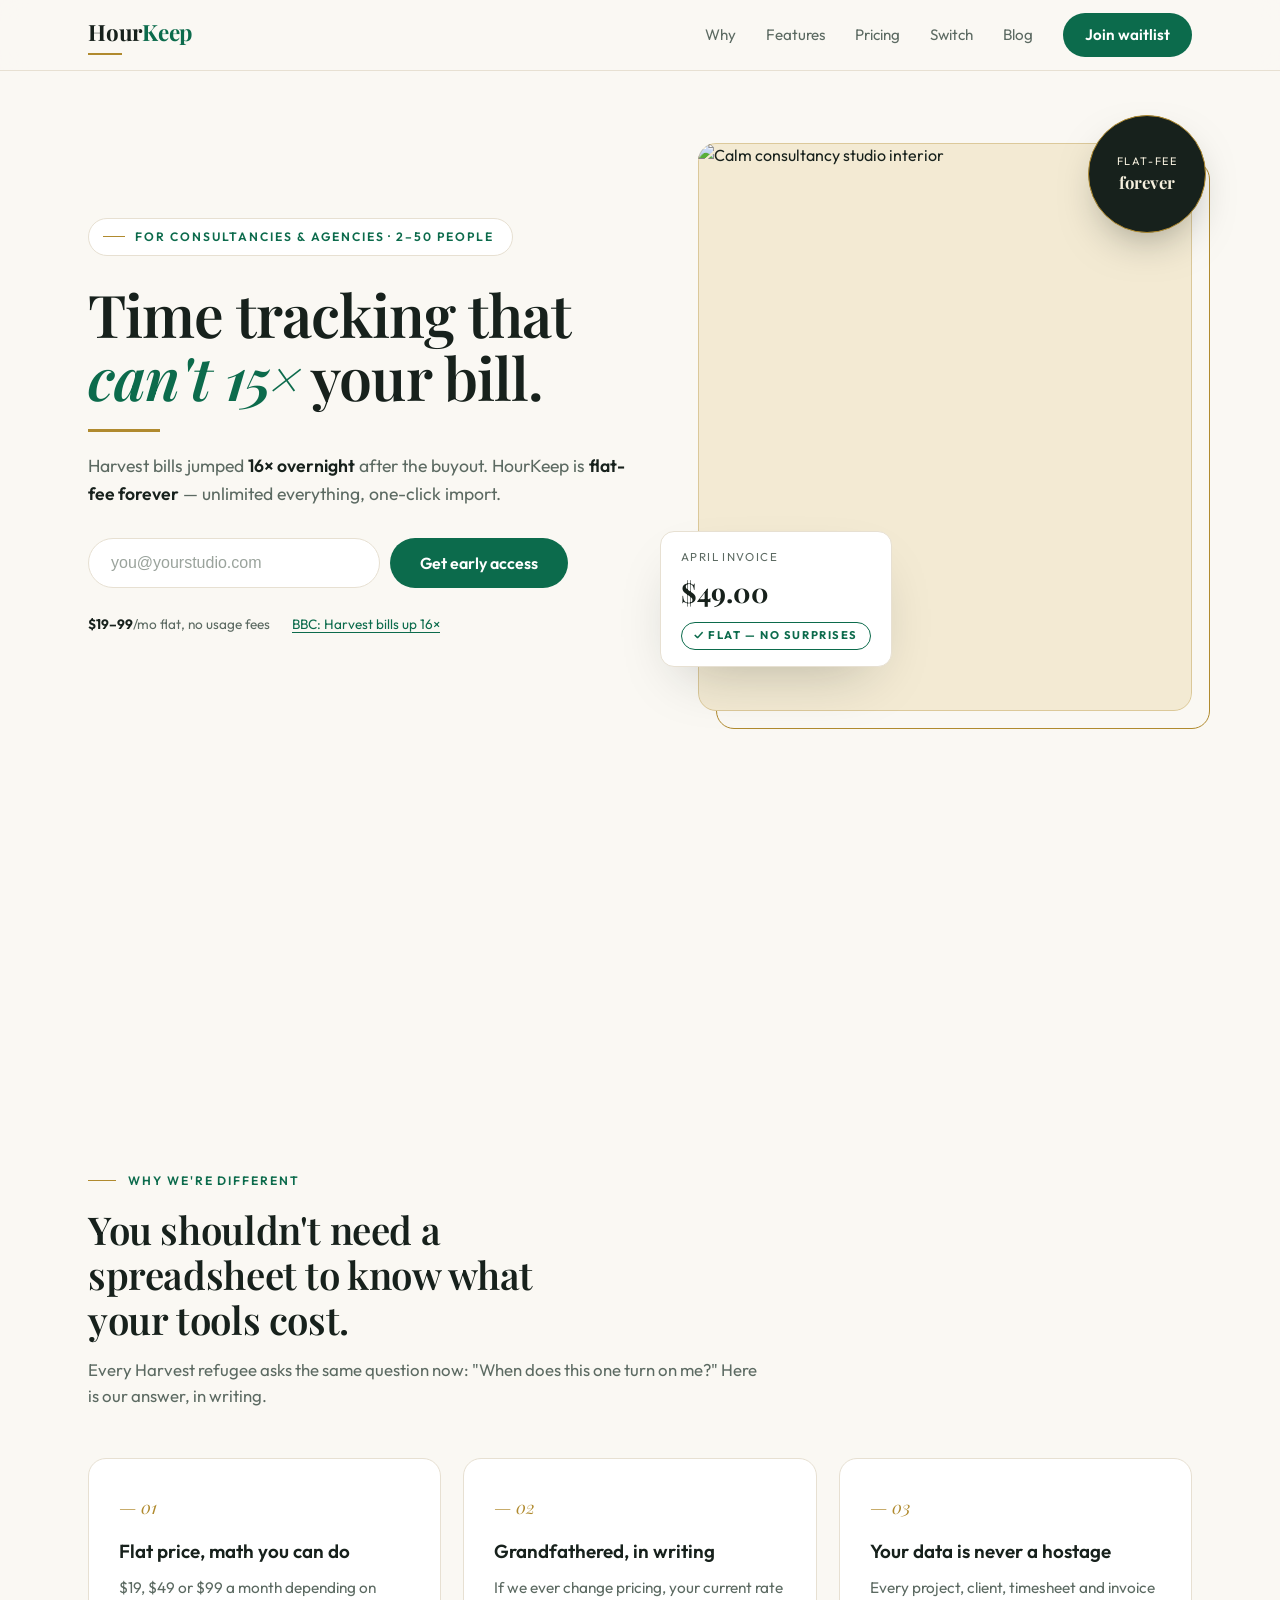
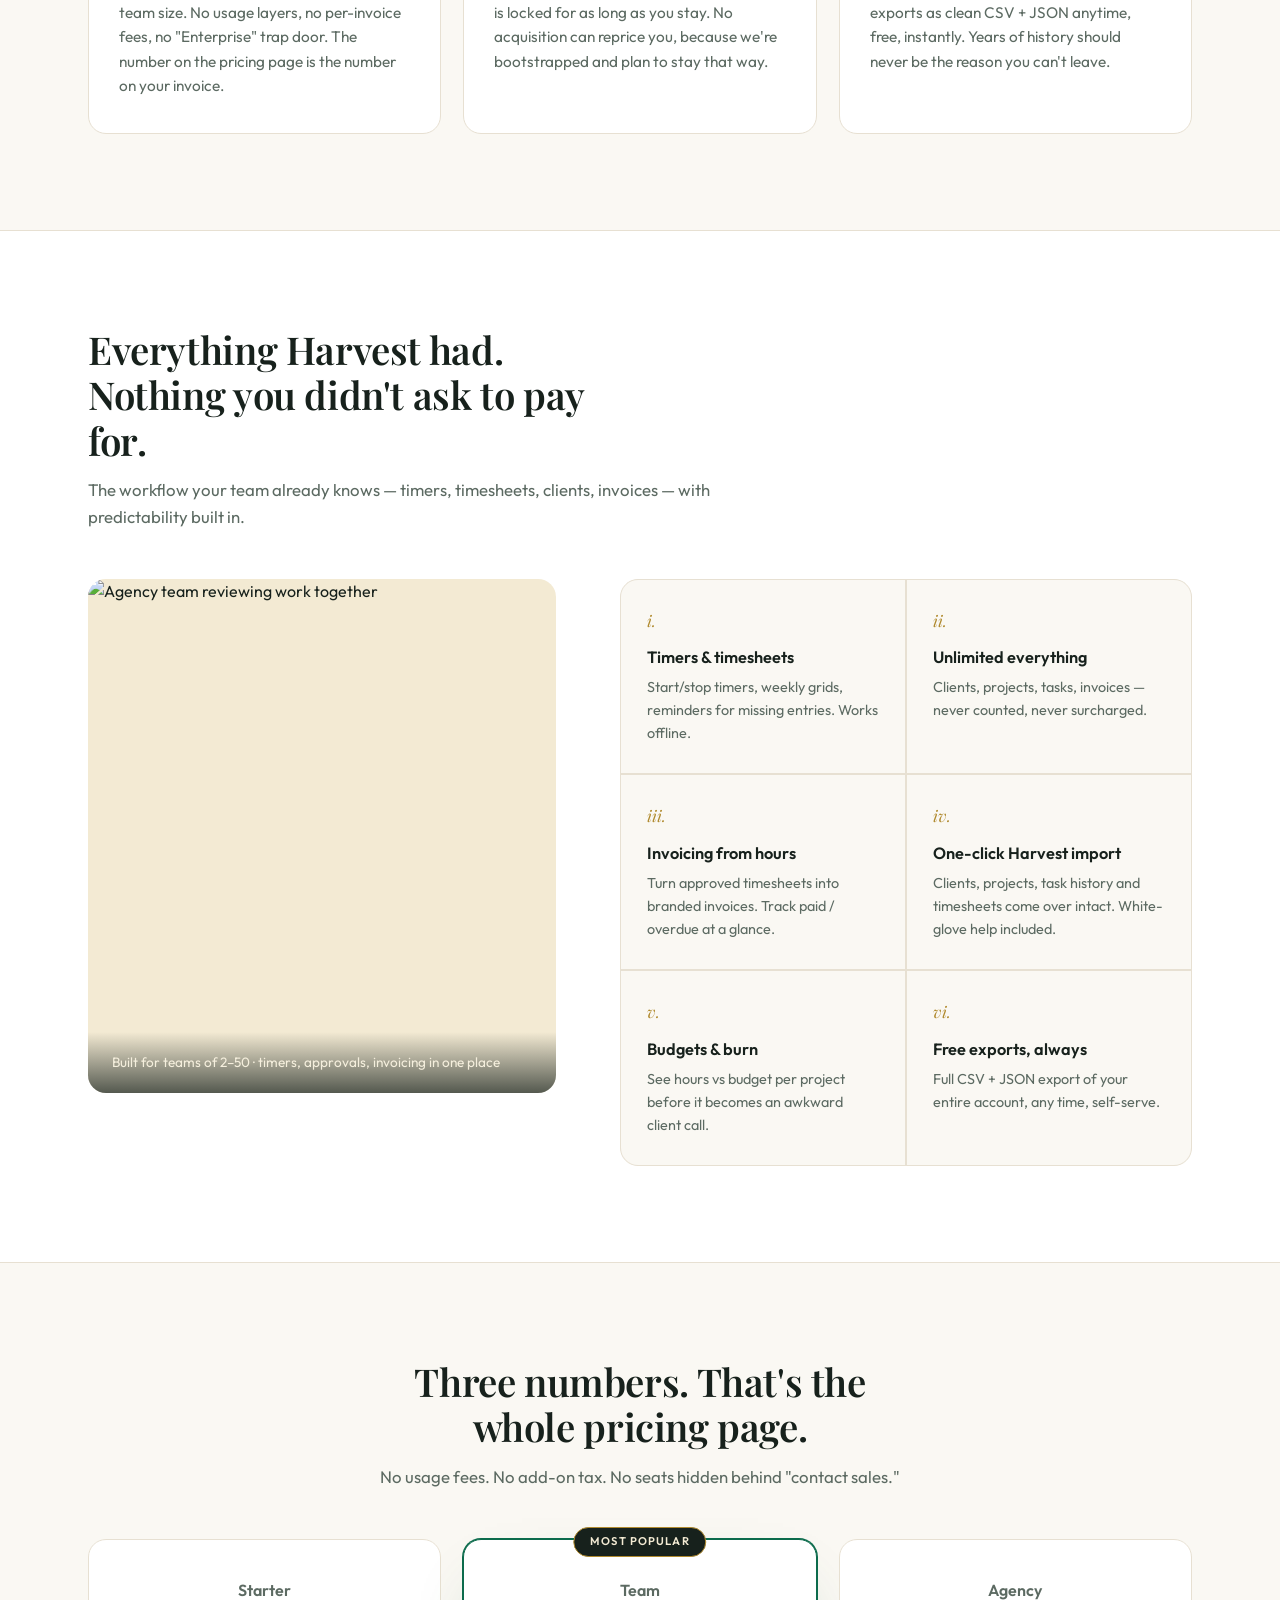
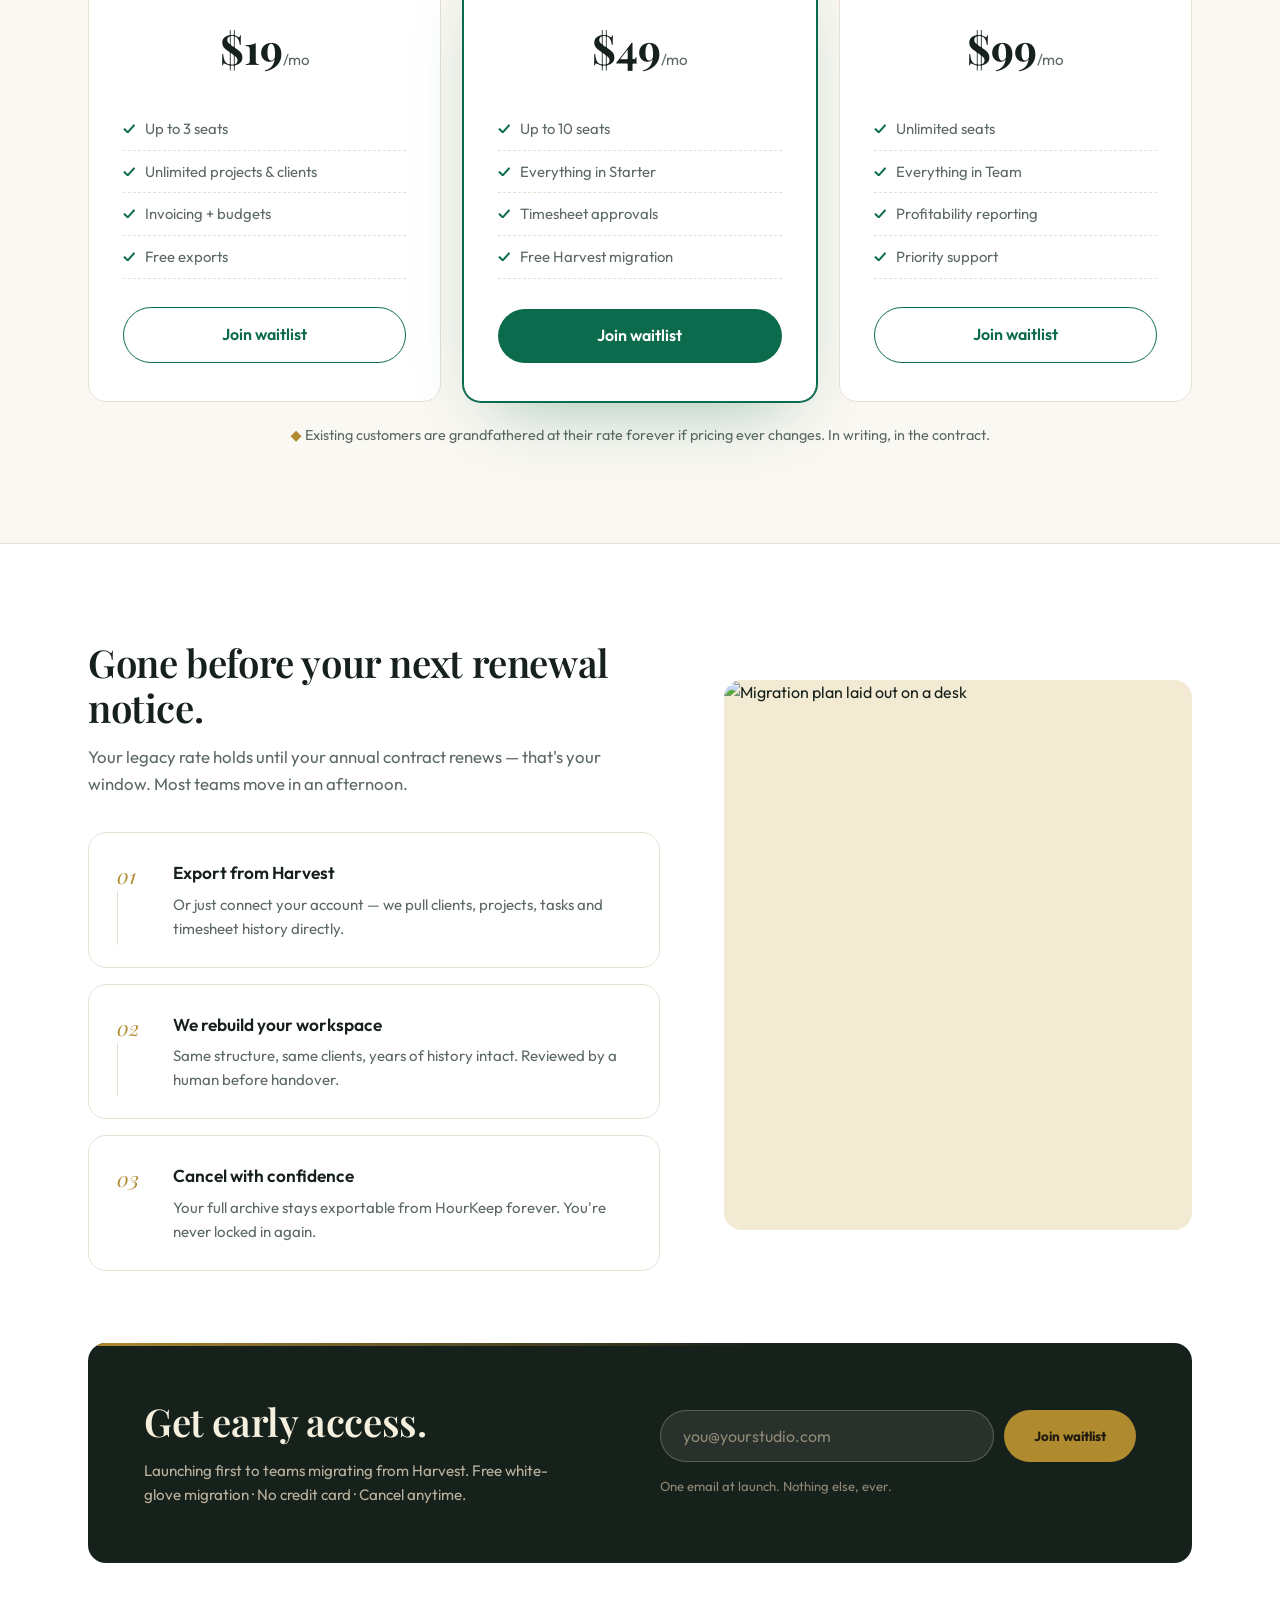
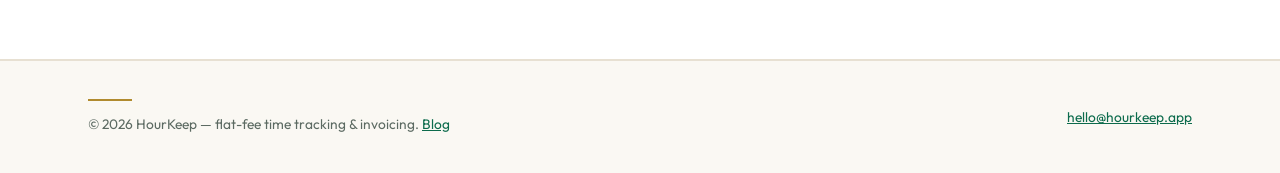
==== commit 6be5343b: "Add blog — shared styles.css, index + 3 launch posts with waitlist CTAs" ====
--- a/index.html
+++ b/index.html
@@ -10,207 +10,19 @@
 <link rel="preconnect" href="https://images.unsplash.com">
 <link rel="preload" as="image" href="https://images.unsplash.com/photo-1497366216548-37526070297c?q=70&w=1200&auto=format&fit=crop">
 <link href="https://fonts.googleapis.com/css2?family=Playfair+Display:ital,wght@0,500;0,600;0,700;1,500;1,600&family=Outfit:wght@400;500;600;700&display=swap" rel="stylesheet">
-<style>
-  :root{
-    --paper:#FAF8F3; --card:#FFFFFF; --ink:#17211C; --muted:#5C6A62;
-    --line:#E7E0D2; --gold:#B08A2E; --gold-soft:#F3EAD3;
-    --accent:#0C6B4C; --accent-ink:#FFFFFF; --accent-deep:#094E38;
-    --radius:18px; font-size:16px;
-  }
-  *{margin:0;padding:0;box-sizing:border-box}
-  html{scroll-behavior:smooth}
-  body{background:var(--paper);color:var(--ink);font-family:'Outfit',system-ui,-apple-system,'Segoe UI',sans-serif;line-height:1.6;-webkit-font-smoothing:antialiased}
-  .wrap{max-width:1160px;margin:0 auto;padding:0 28px}
-  a{color:inherit}
-  .serif{font-family:'Playfair Display',Georgia,serif}
-  ::selection{background:var(--gold-soft)}
-
-  /* ---------- nav ---------- */
-  nav{position:sticky;top:0;z-index:40;background:rgba(250,248,243,.88);backdrop-filter:blur(12px);-webkit-backdrop-filter:blur(12px);border-bottom:1px solid var(--line)}
-  nav .wrap{display:flex;align-items:center;justify-content:space-between;height:70px}
-  .logo{font-family:'Playfair Display',Georgia,serif;font-weight:700;font-size:1.4rem;letter-spacing:-.01em;text-decoration:none}
-  .logo em{font-style:normal;color:var(--accent)}
-  .logo::after{content:"";display:block;height:2px;width:34px;background:var(--gold);margin-top:2px}
-  .nav-links{display:flex;gap:30px;align-items:center;font-size:.95rem;color:var(--muted)}
-  .nav-links a{text-decoration:none}
-  .nav-links a:hover{color:var(--ink)}
-  .nav-cta{background:var(--accent);color:var(--accent-ink)!important;padding:10px 22px;border-radius:99px;font-weight:600;transition:transform .25s ease,background .25s ease}
-  .nav-cta:hover{background:var(--accent-deep);transform:translateY(-1px)}
-  .nav-cta:active{transform:translateY(0) scale(.98)}
-
-  /* ---------- hero ---------- */
-  header{padding:72px 0 64px;overflow:hidden}
-  .hero{display:grid;grid-template-columns:1.05fr .95fr;gap:64px;align-items:center}
-  .kicker{display:inline-flex;align-items:center;gap:10px;font-size:.76rem;letter-spacing:.16em;text-transform:uppercase;color:var(--accent);font-weight:600;border:1px solid var(--line);background:var(--card);border-radius:99px;padding:8px 18px 8px 14px}
-  .kicker::before{content:"";width:22px;height:1px;background:var(--gold)}
-  h1{font-family:'Playfair Display',Georgia,serif;font-size:clamp(2.4rem,4.6vw,3.7rem);line-height:1.08;letter-spacing:-.015em;margin:26px 0 20px;font-weight:600}
-  h1 .it{font-style:italic;color:var(--accent)}
-  h1 .gold-rule{display:block;width:72px;height:3px;background:var(--gold);margin-top:20px}
-  .sub{color:var(--muted);font-size:1.1rem;max-width:34rem;margin-bottom:30px}
-  .sub strong{color:var(--ink);font-weight:600}
-  .signup{display:flex;gap:10px;max-width:480px}
-  .signup input{flex:1;background:var(--card);border:1px solid var(--line);border-radius:99px;padding:15px 22px;color:var(--ink);font-size:1rem;min-width:0}
-  .signup input:focus{outline:2px solid var(--accent);outline-offset:1px;border-color:var(--accent)}
-  .signup input::placeholder{color:#9AA39C}
-  .signup button{background:var(--accent);color:var(--accent-ink);border:none;border-radius:99px;padding:15px 30px;font-weight:600;font-size:1rem;cursor:pointer;white-space:nowrap;font-family:inherit;transition:transform .25s ease,background .25s ease}
-  .signup button:hover{background:var(--accent-deep);transform:translateY(-1px)}
-  .signup button:active{transform:scale(.98)}
-  .hero-proof{display:flex;gap:22px;margin-top:26px;font-size:.85rem;color:var(--muted);flex-wrap:wrap}
-  .hero-proof a{color:var(--accent);text-underline-offset:3px}
-  .hero-proof b{color:var(--ink)}
-
-  /* hero visual */
-  .hero-art{position:relative}
-  .hero-frame{position:relative;border-radius:var(--radius);overflow:hidden;aspect-ratio:4/4.6;background:var(--gold-soft)}
-  .hero-frame::after{content:"";position:absolute;inset:0;border:1px solid rgba(176,138,46,.35);border-radius:var(--radius);pointer-events:none}
-  .hero-frame img{width:100%;height:100%;object-fit:cover;display:block;animation:heroDrift 22s ease-in-out infinite alternate}
-  @keyframes heroDrift{from{transform:scale(1)}to{transform:scale(1.07)}}
-  .hero-art::before{content:"";position:absolute;inset:18px -18px -18px 18px;border:1px solid var(--gold);border-radius:var(--radius);z-index:-1}
-  .invoice-card{position:absolute;left:-38px;bottom:44px;background:var(--card);border:1px solid var(--line);border-radius:14px;padding:16px 20px;box-shadow:0 24px 60px -24px rgba(23,33,28,.28);min-width:230px;animation:floaty 7s ease-in-out infinite}
-  .invoice-card small{display:block;font-size:.72rem;letter-spacing:.12em;text-transform:uppercase;color:var(--muted);margin-bottom:4px}
-  .invoice-card .amt{font-family:'Playfair Display',Georgia,serif;font-size:1.7rem;font-weight:700}
-  .invoice-card .stamp{display:inline-block;margin-top:8px;font-size:.7rem;font-weight:700;letter-spacing:.14em;text-transform:uppercase;color:var(--accent);border:1px solid var(--accent);border-radius:99px;padding:4px 12px}
-  @keyframes floaty{0%,100%{transform:translateY(0)}50%{transform:translateY(-7px)}}
-  .flat-seal{position:absolute;top:-28px;right:-14px;width:118px;height:118px;border-radius:50%;background:var(--ink);color:#F5EFDD;display:flex;flex-direction:column;align-items:center;justify-content:center;text-align:center;font-size:.68rem;letter-spacing:.14em;text-transform:uppercase;line-height:1.5;border:1px solid var(--gold);box-shadow:0 18px 44px -18px rgba(23,33,28,.5)}
-  .flat-seal b{font-family:'Playfair Display',Georgia,serif;font-size:1.05rem;letter-spacing:0;text-transform:none}
-
-  /* entrance + scroll reveal (transform/opacity only) */
-  .rise{opacity:0;transform:translateY(22px)}
-  .rise.in{opacity:1;transform:none;transition:opacity .7s ease,transform .7s cubic-bezier(.16,1,.3,1)}
-  .rise.d1.in{transition-delay:.08s}.rise.d2.in{transition-delay:.16s}.rise.d3.in{transition-delay:.24s}
-
-  /* ---------- shock ledger ---------- */
-  .ledger{margin-top:64px;background:var(--ink);color:#F2ECDC;border-radius:var(--radius);padding:34px 38px;position:relative;overflow:hidden}
-  .ledger::before{content:"";position:absolute;top:0;left:0;right:0;height:3px;background:linear-gradient(90deg,var(--gold),transparent 60%)}
-  .ledger p.t{font-size:.76rem;letter-spacing:.16em;text-transform:uppercase;color:#B9B29E;margin-bottom:18px}
-  .bills{display:grid;grid-template-columns:repeat(3,1fr);gap:16px}
-  .bill{border:1px solid rgba(242,236,220,.16);border-radius:12px;padding:18px 20px}
-  .bill small{display:block;font-size:.82rem;color:#B9B29E;margin-bottom:6px}
-  .bill small a{color:#E9DFC4}
-  .bill b{font-size:1.12rem;font-weight:600}
-  .bill .was{opacity:.65} .bill .now{color:#F0A3A3;text-decoration:line-through}
-  .ledger .src{margin-top:16px;font-size:.82rem;color:#B9B29E;max-width:60rem}
-
-  /* ---------- sections ---------- */
-  section{padding:96px 0}
-  section.tint{background:var(--card);border-top:1px solid var(--line);border-bottom:1px solid var(--line)}
-  .label{display:flex;align-items:center;gap:12px;font-size:.76rem;letter-spacing:.16em;text-transform:uppercase;color:var(--accent);font-weight:600;margin-bottom:16px}
-  .label::before{content:"";width:28px;height:1px;background:var(--gold)}
-  h2{font-family:'Playfair Display',Georgia,serif;font-size:clamp(1.7rem,3.2vw,2.4rem);letter-spacing:-.01em;line-height:1.18;margin-bottom:14px;font-weight:600;max-width:22ch}
-  .lede{color:var(--muted);max-width:42rem;margin-bottom:48px;font-size:1.05rem}
-
-  .promises{display:grid;grid-template-columns:repeat(3,1fr);gap:22px}
-  .promise{background:var(--card);border:1px solid var(--line);border-radius:var(--radius);padding:34px 30px;transition:transform .3s ease,box-shadow .3s ease}
-  .promise:hover{transform:translateY(-4px);box-shadow:0 26px 55px -30px rgba(23,33,28,.3)}
-  .promise .num{font-family:'Playfair Display',Georgia,serif;font-style:italic;color:var(--gold);font-size:1.1rem}
-  .promise h3{margin:14px 0 10px;font-size:1.18rem;font-weight:600}
-  .promise p{color:var(--muted);font-size:.96rem}
-
-  /* features: editorial split */
-  .feat-split{display:grid;grid-template-columns:.9fr 1.1fr;gap:64px;align-items:start}
-  .feat-figure{position:sticky;top:110px;border-radius:var(--radius);overflow:hidden;aspect-ratio:4/4.4;background:var(--gold-soft)}
-  .feat-figure img{width:100%;height:100%;object-fit:cover;display:block}
-  .feat-figure figcaption{position:absolute;left:0;right:0;bottom:0;padding:20px 24px;background:linear-gradient(transparent,rgba(23,33,28,.72));color:#F5EFDD;font-size:.85rem}
-  .feat-list{list-style:none;display:grid;grid-template-columns:1fr 1fr;gap:2px;background:var(--line);border:1px solid var(--line);border-radius:var(--radius);overflow:hidden}
-  .feat-list li{background:var(--paper);padding:28px 26px;transition:background .3s ease}
-  .feat-list li:hover{background:var(--card)}
-  .feat-list .n{font-family:'Playfair Display',Georgia,serif;font-style:italic;color:var(--gold)}
-  .feat-list h3{font-size:1.02rem;margin:10px 0 6px;font-weight:600}
-  .feat-list p{color:var(--muted);font-size:.9rem}
-
-  /* pricing */
-  .pricing-head{text-align:center}
-  .pricing-head h2{margin-left:auto;margin-right:auto;text-align:center}
-  .pricing-head .lede{margin-left:auto;margin-right:auto;text-align:center}
-  .plans{display:grid;grid-template-columns:repeat(3,1fr);gap:22px;align-items:stretch}
-  .plan{background:var(--card);border:1px solid var(--line);border-radius:var(--radius);padding:38px 34px;text-align:center;position:relative;display:flex;flex-direction:column;transition:transform .3s ease,box-shadow .3s ease}
-  .plan:hover{transform:translateY(-4px);box-shadow:0 26px 55px -30px rgba(23,33,28,.28)}
-  .plan.hot{border-color:var(--accent);box-shadow:0 0 0 1px var(--accent),0 30px 70px -34px rgba(12,107,76,.45)}
-  .plan .tag{position:absolute;top:-13px;left:50%;transform:translateX(-50%);background:var(--ink);color:#F3EAD3;border:1px solid var(--gold);font-size:.7rem;font-weight:600;letter-spacing:.1em;text-transform:uppercase;padding:5px 16px;border-radius:99px;white-space:nowrap}
-  .plan h3{font-size:1rem;color:var(--muted);font-weight:600}
-  .plan .price{font-family:'Playfair Display',Georgia,serif;font-size:2.6rem;font-weight:700;margin:12px 0 4px}
-  .plan .price small{font-family:'Outfit',sans-serif;font-size:.95rem;color:var(--muted);font-weight:400}
-  .plan ul{list-style:none;margin:22px 0 28px;text-align:left;font-size:.93rem;color:var(--muted);flex:1}
-  .plan li{padding:9px 0;border-bottom:1px dashed var(--line)}
-  .plan li::before{content:"✓";color:var(--accent);font-weight:700;margin-right:10px}
-  .btn{display:block;background:var(--accent);color:#fff;font-weight:600;border-radius:99px;padding:14px;text-decoration:none;transition:transform .25s ease,background .25s ease}
-  .btn:hover{background:var(--accent-deep);transform:translateY(-1px)}
-  .btn:active{transform:scale(.98)}
-  .btn.ghost{background:transparent;color:var(--accent);border:1px solid var(--accent)}
-  .btn.ghost:hover{background:var(--accent);color:#fff}
-  .grand{margin-top:22px;text-align:center;color:var(--muted);font-size:.9rem}
-  .grand span{color:var(--gold);font-weight:700}
-
-  /* switch */
-  .switch-grid{display:grid;grid-template-columns:1.1fr .9fr;gap:64px;align-items:center}
-  .steps{counter-reset:s;list-style:none;display:grid;gap:16px;margin-top:34px}
-  .step{background:var(--card);border:1px solid var(--line);border-radius:var(--radius);padding:26px 28px 26px 84px;position:relative;counter-increment:s}
-  .step::before{content:counter(s,decimal-leading-zero);position:absolute;left:28px;top:26px;font-family:'Playfair Display',Georgia,serif;font-style:italic;font-size:1.3rem;color:var(--gold)}
-  .step::after{content:"";position:absolute;left:28px;top:58px;bottom:22px;width:1px;background:var(--line)}
-  .step:last-child::after{display:none}
-  .step h3{font-size:1.08rem;margin-bottom:6px;font-weight:600}
-  .step p{color:var(--muted);font-size:.94rem}
-  .switch-figure{border-radius:var(--radius);overflow:hidden;aspect-ratio:4/4.7;background:var(--gold-soft)}
-  .switch-figure img{width:100%;height:100%;object-fit:cover;display:block}
-
-  /* waitlist band */
-  .band{margin-top:72px;background:var(--ink);color:#F2ECDC;border-radius:var(--radius);padding:56px;display:grid;grid-template-columns:1fr 1fr;gap:40px;align-items:center;position:relative;overflow:hidden}
-  .band::before{content:"";position:absolute;top:0;left:0;right:0;height:3px;background:linear-gradient(90deg,var(--gold),transparent 60%)}
-  .band h2{color:#F5EFDD}
-  .band p{color:#B9B29E;font-size:.95rem;max-width:26rem}
-  .band form{display:flex;gap:10px}
-  .band input{flex:1;background:rgba(242,236,220,.08);border:1px solid rgba(242,236,220,.25);border-radius:99px;padding:15px 22px;color:#F5EFDD;font-size:1rem;min-width:0;font-family:inherit}
-  .band input::placeholder{color:#8E8875}
-  .band input:focus{outline:2px solid var(--gold);outline-offset:1px}
-  .band button{background:var(--gold);color:#1D1A10;border:none;border-radius:99px;padding:15px 30px;font-weight:700;cursor:pointer;white-space:nowrap;font-family:inherit;transition:transform .25s ease,filter .25s ease}
-  .band button:hover{filter:brightness(1.08);transform:translateY(-1px)}
-  .band .microcopy{margin-top:14px;font-size:.82rem;color:#8E8875}
-
-  footer{border-top:1px solid var(--line);padding:38px 0;color:var(--muted);font-size:.86rem}
-  footer .wrap{display:flex;justify-content:space-between;flex-wrap:wrap;gap:12px;align-items:center}
-  footer a{color:var(--accent)}
-  footer .rule{width:44px;height:2px;background:var(--gold);margin-bottom:12px}
-
-  .visually-hidden{position:absolute;width:1px;height:1px;overflow:hidden;clip:rect(0 0 0 0);white-space:nowrap}
-
-  @media(max-width:960px){
-    .hero{grid-template-columns:1fr;gap:48px}
-    .hero-art{max-width:520px}
-    .invoice-card{left:12px}
-    .bills{grid-template-columns:1fr}
-    .promises{grid-template-columns:1fr}
-    .feat-split{grid-template-columns:1fr}
-    .feat-figure{position:static;aspect-ratio:16/10}
-    .plans{grid-template-columns:1fr;max-width:520px;margin:0 auto}
-    .switch-grid{grid-template-columns:1fr}
-    .switch-figure{aspect-ratio:16/10}
-    .band{grid-template-columns:1fr;padding:40px 30px}
-  }
-  @media(max-width:640px){
-    .nav-links a:not(.nav-cta){display:none}
-    .signup,.band form{flex-direction:column}
-    .signup button,.band button{width:100%}
-    .feat-list{grid-template-columns:1fr}
-    section{padding:72px 0}
-    header{padding:52px 0}
-  }
-  @media (prefers-reduced-motion:reduce){
-    html{scroll-behavior:auto}
-    *,*::before,*::after{animation:none!important;transition:none!important}
-    .rise{opacity:1;transform:none}
-  }
-</style>
+<link rel="stylesheet" href="styles.css">
 </head>
 <body>
 
 <nav>
   <div class="wrap">
-    <a class="logo" href="#">Hour<em>Keep</em></a>
+    <a class="logo" href="./">Hour<em>Keep</em></a>
     <div class="nav-links">
       <a href="#why">Why</a>
       <a href="#features">Features</a>
       <a href="#pricing">Pricing</a>
       <a href="#switch">Switch</a>
+      <a href="blog/">Blog</a>
       <a class="nav-cta" href="#waitlist">Join waitlist</a>
     </div>
   </div>
@@ -388,7 +200,7 @@
   <div class="wrap">
     <div>
       <div class="rule"></div>
-      <span>© 2026 HourKeep — flat-fee time tracking &amp; invoicing.</span>
+      <span>© 2026 HourKeep — flat-fee time tracking &amp; invoicing. <a href="blog/">Blog</a></span>
     </div>
     <span><a href="#">hello@hourkeep.app</a></span>
   </div>
--- a/styles.css
+++ b/styles.css
@@ -0,0 +1,233 @@
+:root{
+    --paper:#FAF8F3; --card:#FFFFFF; --ink:#17211C; --muted:#5C6A62;
+    --line:#E7E0D2; --gold:#B08A2E; --gold-soft:#F3EAD3;
+    --accent:#0C6B4C; --accent-ink:#FFFFFF; --accent-deep:#094E38;
+    --radius:18px; font-size:16px;
+  }
+  *{margin:0;padding:0;box-sizing:border-box}
+  html{scroll-behavior:smooth}
+  body{background:var(--paper);color:var(--ink);font-family:'Outfit',system-ui,-apple-system,'Segoe UI',sans-serif;line-height:1.6;-webkit-font-smoothing:antialiased}
+  .wrap{max-width:1160px;margin:0 auto;padding:0 28px}
+  a{color:inherit}
+  .serif{font-family:'Playfair Display',Georgia,serif}
+  ::selection{background:var(--gold-soft)}
+
+  /* ---------- nav ---------- */
+  nav{position:sticky;top:0;z-index:40;background:rgba(250,248,243,.88);backdrop-filter:blur(12px);-webkit-backdrop-filter:blur(12px);border-bottom:1px solid var(--line)}
+  nav .wrap{display:flex;align-items:center;justify-content:space-between;height:70px}
+  .logo{font-family:'Playfair Display',Georgia,serif;font-weight:700;font-size:1.4rem;letter-spacing:-.01em;text-decoration:none}
+  .logo em{font-style:normal;color:var(--accent)}
+  .logo::after{content:"";display:block;height:2px;width:34px;background:var(--gold);margin-top:2px}
+  .nav-links{display:flex;gap:30px;align-items:center;font-size:.95rem;color:var(--muted)}
+  .nav-links a{text-decoration:none}
+  .nav-links a:hover{color:var(--ink)}
+  .nav-cta{background:var(--accent);color:var(--accent-ink)!important;padding:10px 22px;border-radius:99px;font-weight:600;transition:transform .25s ease,background .25s ease}
+  .nav-cta:hover{background:var(--accent-deep);transform:translateY(-1px)}
+  .nav-cta:active{transform:translateY(0) scale(.98)}
+
+  /* ---------- hero ---------- */
+  header{padding:72px 0 64px;overflow:hidden}
+  .hero{display:grid;grid-template-columns:1.05fr .95fr;gap:64px;align-items:center}
+  .kicker{display:inline-flex;align-items:center;gap:10px;font-size:.76rem;letter-spacing:.16em;text-transform:uppercase;color:var(--accent);font-weight:600;border:1px solid var(--line);background:var(--card);border-radius:99px;padding:8px 18px 8px 14px}
+  .kicker::before{content:"";width:22px;height:1px;background:var(--gold)}
+  h1{font-family:'Playfair Display',Georgia,serif;font-size:clamp(2.4rem,4.6vw,3.7rem);line-height:1.08;letter-spacing:-.015em;margin:26px 0 20px;font-weight:600}
+  h1 .it{font-style:italic;color:var(--accent)}
+  h1 .gold-rule{display:block;width:72px;height:3px;background:var(--gold);margin-top:20px}
+  .sub{color:var(--muted);font-size:1.1rem;max-width:34rem;margin-bottom:30px}
+  .sub strong{color:var(--ink);font-weight:600}
+  .signup{display:flex;gap:10px;max-width:480px}
+  .signup input{flex:1;background:var(--card);border:1px solid var(--line);border-radius:99px;padding:15px 22px;color:var(--ink);font-size:1rem;min-width:0}
+  .signup input:focus{outline:2px solid var(--accent);outline-offset:1px;border-color:var(--accent)}
+  .signup input::placeholder{color:#9AA39C}
+  .signup button{background:var(--accent);color:var(--accent-ink);border:none;border-radius:99px;padding:15px 30px;font-weight:600;font-size:1rem;cursor:pointer;white-space:nowrap;font-family:inherit;transition:transform .25s ease,background .25s ease}
+  .signup button:hover{background:var(--accent-deep);transform:translateY(-1px)}
+  .signup button:active{transform:scale(.98)}
+  .hero-proof{display:flex;gap:22px;margin-top:26px;font-size:.85rem;color:var(--muted);flex-wrap:wrap}
+  .hero-proof a{color:var(--accent);text-underline-offset:3px}
+  .hero-proof b{color:var(--ink)}
+
+  /* hero visual */
+  .hero-art{position:relative}
+  .hero-frame{position:relative;border-radius:var(--radius);overflow:hidden;aspect-ratio:4/4.6;background:var(--gold-soft)}
+  .hero-frame::after{content:"";position:absolute;inset:0;border:1px solid rgba(176,138,46,.35);border-radius:var(--radius);pointer-events:none}
+  .hero-frame img{width:100%;height:100%;object-fit:cover;display:block;animation:heroDrift 22s ease-in-out infinite alternate}
+  @keyframes heroDrift{from{transform:scale(1)}to{transform:scale(1.07)}}
+  .hero-art::before{content:"";position:absolute;inset:18px -18px -18px 18px;border:1px solid var(--gold);border-radius:var(--radius);z-index:-1}
+  .invoice-card{position:absolute;left:-38px;bottom:44px;background:var(--card);border:1px solid var(--line);border-radius:14px;padding:16px 20px;box-shadow:0 24px 60px -24px rgba(23,33,28,.28);min-width:230px;animation:floaty 7s ease-in-out infinite}
+  .invoice-card small{display:block;font-size:.72rem;letter-spacing:.12em;text-transform:uppercase;color:var(--muted);margin-bottom:4px}
+  .invoice-card .amt{font-family:'Playfair Display',Georgia,serif;font-size:1.7rem;font-weight:700}
+  .invoice-card .stamp{display:inline-block;margin-top:8px;font-size:.7rem;font-weight:700;letter-spacing:.14em;text-transform:uppercase;color:var(--accent);border:1px solid var(--accent);border-radius:99px;padding:4px 12px}
+  @keyframes floaty{0%,100%{transform:translateY(0)}50%{transform:translateY(-7px)}}
+  .flat-seal{position:absolute;top:-28px;right:-14px;width:118px;height:118px;border-radius:50%;background:var(--ink);color:#F5EFDD;display:flex;flex-direction:column;align-items:center;justify-content:center;text-align:center;font-size:.68rem;letter-spacing:.14em;text-transform:uppercase;line-height:1.5;border:1px solid var(--gold);box-shadow:0 18px 44px -18px rgba(23,33,28,.5)}
+  .flat-seal b{font-family:'Playfair Display',Georgia,serif;font-size:1.05rem;letter-spacing:0;text-transform:none}
+
+  /* entrance + scroll reveal (transform/opacity only) */
+  .rise{opacity:0;transform:translateY(22px)}
+  .rise.in{opacity:1;transform:none;transition:opacity .7s ease,transform .7s cubic-bezier(.16,1,.3,1)}
+  .rise.d1.in{transition-delay:.08s}.rise.d2.in{transition-delay:.16s}.rise.d3.in{transition-delay:.24s}
+
+  /* ---------- shock ledger ---------- */
+  .ledger{margin-top:64px;background:var(--ink);color:#F2ECDC;border-radius:var(--radius);padding:34px 38px;position:relative;overflow:hidden}
+  .ledger::before{content:"";position:absolute;top:0;left:0;right:0;height:3px;background:linear-gradient(90deg,var(--gold),transparent 60%)}
+  .ledger p.t{font-size:.76rem;letter-spacing:.16em;text-transform:uppercase;color:#B9B29E;margin-bottom:18px}
+  .bills{display:grid;grid-template-columns:repeat(3,1fr);gap:16px}
+  .bill{border:1px solid rgba(242,236,220,.16);border-radius:12px;padding:18px 20px}
+  .bill small{display:block;font-size:.82rem;color:#B9B29E;margin-bottom:6px}
+  .bill small a{color:#E9DFC4}
+  .bill b{font-size:1.12rem;font-weight:600}
+  .bill .was{opacity:.65} .bill .now{color:#F0A3A3;text-decoration:line-through}
+  .ledger .src{margin-top:16px;font-size:.82rem;color:#B9B29E;max-width:60rem}
+
+  /* ---------- sections ---------- */
+  section{padding:96px 0}
+  section.tint{background:var(--card);border-top:1px solid var(--line);border-bottom:1px solid var(--line)}
+  .label{display:flex;align-items:center;gap:12px;font-size:.76rem;letter-spacing:.16em;text-transform:uppercase;color:var(--accent);font-weight:600;margin-bottom:16px}
+  .label::before{content:"";width:28px;height:1px;background:var(--gold)}
+  h2{font-family:'Playfair Display',Georgia,serif;font-size:clamp(1.7rem,3.2vw,2.4rem);letter-spacing:-.01em;line-height:1.18;margin-bottom:14px;font-weight:600;max-width:22ch}
+  .lede{color:var(--muted);max-width:42rem;margin-bottom:48px;font-size:1.05rem}
+
+  .promises{display:grid;grid-template-columns:repeat(3,1fr);gap:22px}
+  .promise{background:var(--card);border:1px solid var(--line);border-radius:var(--radius);padding:34px 30px;transition:transform .3s ease,box-shadow .3s ease}
+  .promise:hover{transform:translateY(-4px);box-shadow:0 26px 55px -30px rgba(23,33,28,.3)}
+  .promise .num{font-family:'Playfair Display',Georgia,serif;font-style:italic;color:var(--gold);font-size:1.1rem}
+  .promise h3{margin:14px 0 10px;font-size:1.18rem;font-weight:600}
+  .promise p{color:var(--muted);font-size:.96rem}
+
+  /* features: editorial split */
+  .feat-split{display:grid;grid-template-columns:.9fr 1.1fr;gap:64px;align-items:start}
+  .feat-figure{position:sticky;top:110px;border-radius:var(--radius);overflow:hidden;aspect-ratio:4/4.4;background:var(--gold-soft)}
+  .feat-figure img{width:100%;height:100%;object-fit:cover;display:block}
+  .feat-figure figcaption{position:absolute;left:0;right:0;bottom:0;padding:20px 24px;background:linear-gradient(transparent,rgba(23,33,28,.72));color:#F5EFDD;font-size:.85rem}
+  .feat-list{list-style:none;display:grid;grid-template-columns:1fr 1fr;gap:2px;background:var(--line);border:1px solid var(--line);border-radius:var(--radius);overflow:hidden}
+  .feat-list li{background:var(--paper);padding:28px 26px;transition:background .3s ease}
+  .feat-list li:hover{background:var(--card)}
+  .feat-list .n{font-family:'Playfair Display',Georgia,serif;font-style:italic;color:var(--gold)}
+  .feat-list h3{font-size:1.02rem;margin:10px 0 6px;font-weight:600}
+  .feat-list p{color:var(--muted);font-size:.9rem}
+
+  /* pricing */
+  .pricing-head{text-align:center}
+  .pricing-head h2{margin-left:auto;margin-right:auto;text-align:center}
+  .pricing-head .lede{margin-left:auto;margin-right:auto;text-align:center}
+  .plans{display:grid;grid-template-columns:repeat(3,1fr);gap:22px;align-items:stretch}
+  .plan{background:var(--card);border:1px solid var(--line);border-radius:var(--radius);padding:38px 34px;text-align:center;position:relative;display:flex;flex-direction:column;transition:transform .3s ease,box-shadow .3s ease}
+  .plan:hover{transform:translateY(-4px);box-shadow:0 26px 55px -30px rgba(23,33,28,.28)}
+  .plan.hot{border-color:var(--accent);box-shadow:0 0 0 1px var(--accent),0 30px 70px -34px rgba(12,107,76,.45)}
+  .plan .tag{position:absolute;top:-13px;left:50%;transform:translateX(-50%);background:var(--ink);color:#F3EAD3;border:1px solid var(--gold);font-size:.7rem;font-weight:600;letter-spacing:.1em;text-transform:uppercase;padding:5px 16px;border-radius:99px;white-space:nowrap}
+  .plan h3{font-size:1rem;color:var(--muted);font-weight:600}
+  .plan .price{font-family:'Playfair Display',Georgia,serif;font-size:2.6rem;font-weight:700;margin:12px 0 4px}
+  .plan .price small{font-family:'Outfit',sans-serif;font-size:.95rem;color:var(--muted);font-weight:400}
+  .plan ul{list-style:none;margin:22px 0 28px;text-align:left;font-size:.93rem;color:var(--muted);flex:1}
+  .plan li{padding:9px 0;border-bottom:1px dashed var(--line)}
+  .plan li::before{content:"✓";color:var(--accent);font-weight:700;margin-right:10px}
+  .btn{display:block;background:var(--accent);color:#fff;font-weight:600;border-radius:99px;padding:14px;text-decoration:none;transition:transform .25s ease,background .25s ease}
+  .btn:hover{background:var(--accent-deep);transform:translateY(-1px)}
+  .btn:active{transform:scale(.98)}
+  .btn.ghost{background:transparent;color:var(--accent);border:1px solid var(--accent)}
+  .btn.ghost:hover{background:var(--accent);color:#fff}
+  .grand{margin-top:22px;text-align:center;color:var(--muted);font-size:.9rem}
+  .grand span{color:var(--gold);font-weight:700}
+
+  /* switch */
+  .switch-grid{display:grid;grid-template-columns:1.1fr .9fr;gap:64px;align-items:center}
+  .steps{counter-reset:s;list-style:none;display:grid;gap:16px;margin-top:34px}
+  .step{background:var(--card);border:1px solid var(--line);border-radius:var(--radius);padding:26px 28px 26px 84px;position:relative;counter-increment:s}
+  .step::before{content:counter(s,decimal-leading-zero);position:absolute;left:28px;top:26px;font-family:'Playfair Display',Georgia,serif;font-style:italic;font-size:1.3rem;color:var(--gold)}
+  .step::after{content:"";position:absolute;left:28px;top:58px;bottom:22px;width:1px;background:var(--line)}
+  .step:last-child::after{display:none}
+  .step h3{font-size:1.08rem;margin-bottom:6px;font-weight:600}
+  .step p{color:var(--muted);font-size:.94rem}
+  .switch-figure{border-radius:var(--radius);overflow:hidden;aspect-ratio:4/4.7;background:var(--gold-soft)}
+  .switch-figure img{width:100%;height:100%;object-fit:cover;display:block}
+
+  /* waitlist band */
+  .band{margin-top:72px;background:var(--ink);color:#F2ECDC;border-radius:var(--radius);padding:56px;display:grid;grid-template-columns:1fr 1fr;gap:40px;align-items:center;position:relative;overflow:hidden}
+  .band::before{content:"";position:absolute;top:0;left:0;right:0;height:3px;background:linear-gradient(90deg,var(--gold),transparent 60%)}
+  .band h2{color:#F5EFDD}
+  .band p{color:#B9B29E;font-size:.95rem;max-width:26rem}
+  .band form{display:flex;gap:10px}
+  .band input{flex:1;background:rgba(242,236,220,.08);border:1px solid rgba(242,236,220,.25);border-radius:99px;padding:15px 22px;color:#F5EFDD;font-size:1rem;min-width:0;font-family:inherit}
+  .band input::placeholder{color:#8E8875}
+  .band input:focus{outline:2px solid var(--gold);outline-offset:1px}
+  .band button{background:var(--gold);color:#1D1A10;border:none;border-radius:99px;padding:15px 30px;font-weight:700;cursor:pointer;white-space:nowrap;font-family:inherit;transition:transform .25s ease,filter .25s ease}
+  .band button:hover{filter:brightness(1.08);transform:translateY(-1px)}
+  .band .microcopy{margin-top:14px;font-size:.82rem;color:#8E8875}
+
+  footer{border-top:1px solid var(--line);padding:38px 0;color:var(--muted);font-size:.86rem}
+  footer .wrap{display:flex;justify-content:space-between;flex-wrap:wrap;gap:12px;align-items:center}
+  footer a{color:var(--accent)}
+  footer .rule{width:44px;height:2px;background:var(--gold);margin-bottom:12px}
+
+  .visually-hidden{position:absolute;width:1px;height:1px;overflow:hidden;clip:rect(0 0 0 0);white-space:nowrap}
+
+  /* ---------- blog ---------- */
+  .blog-hero{padding:72px 0 8px}
+  .blog-grid{display:grid;grid-template-columns:repeat(3,1fr);gap:22px;margin-top:44px}
+  .post-card{background:var(--card);border:1px solid var(--line);border-radius:var(--radius);overflow:hidden;text-decoration:none;display:flex;flex-direction:column;transition:transform .3s ease,box-shadow .3s ease}
+  .post-card:hover{transform:translateY(-4px);box-shadow:0 26px 55px -30px rgba(23,33,28,.3)}
+  .post-card .thumb{aspect-ratio:16/9;overflow:hidden;background:var(--gold-soft)}
+  .post-card .thumb img{width:100%;height:100%;object-fit:cover;display:block;transition:transform .6s ease}
+  .post-card:hover .thumb img{transform:scale(1.04)}
+  .post-card .pbody{padding:26px 26px 28px;display:flex;flex-direction:column;flex:1}
+  .post-card .date{font-size:.72rem;letter-spacing:.14em;text-transform:uppercase;color:var(--gold);font-weight:600}
+  .post-card h3{font-family:'Playfair Display',Georgia,serif;font-size:1.32rem;line-height:1.3;margin:10px 0 8px;font-weight:600}
+  .post-card p{color:var(--muted);font-size:.93rem;flex:1}
+  .post-card .more{color:var(--accent);font-weight:600;font-size:.9rem;margin-top:16px}
+
+  /* article */
+  .article{max-width:700px;margin:0 auto}
+  .post-meta{display:flex;gap:14px;align-items:center;color:var(--muted);font-size:.86rem;margin-top:18px;flex-wrap:wrap}
+  .post-meta .date{font-size:.72rem;letter-spacing:.14em;text-transform:uppercase;color:var(--gold);font-weight:600}
+  .post-hero{border-radius:var(--radius);overflow:hidden;aspect-ratio:21/10;background:var(--gold-soft);margin:36px 0 8px}
+  .post-hero img{width:100%;height:100%;object-fit:cover;display:block}
+  .post-hero-cap{font-size:.82rem;color:var(--muted);margin-bottom:10px}
+  .article h2{font-size:1.65rem;margin:46px 0 12px;max-width:none}
+  .article p{margin-bottom:18px;color:#2E3A34}
+  .article ul,.article ol{margin:0 0 20px 22px;color:#2E3A34}
+  .article li{margin-bottom:9px}
+  .article li::marker{color:var(--gold)}
+  .article blockquote{border-left:3px solid var(--gold);padding:8px 0 8px 22px;font-family:'Playfair Display',Georgia,serif;font-style:italic;font-size:1.25rem;line-height:1.5;margin:32px 0;color:var(--ink)}
+  .article a{color:var(--accent);text-underline-offset:3px}
+  .article .stat-grid{display:grid;grid-template-columns:repeat(3,1fr);gap:14px;margin:28px 0}
+  .article .stat{border:1px solid var(--line);background:var(--card);border-radius:12px;padding:18px;text-align:center}
+  .article .stat b{display:block;font-family:'Playfair Display',Georgia,serif;font-size:1.25rem}
+  .article .stat small{color:var(--muted);font-size:.8rem}
+  .back-link{display:inline-flex;align-items:center;gap:8px;font-size:.9rem;color:var(--accent);font-weight:600;text-decoration:none;margin-bottom:6px}
+  .back-link:hover{text-decoration:underline;text-underline-offset:4px}
+  .related{margin-top:64px;border-top:1px solid var(--line);padding-top:36px}
+  .related h2{font-size:1.4rem}
+  .related-grid{display:grid;grid-template-columns:1fr 1fr;gap:16px;margin-top:20px}
+  .related a{border:1px solid var(--line);background:var(--card);border-radius:12px;padding:20px 22px;text-decoration:none;display:block;transition:transform .25s ease,box-shadow .25s ease}
+  .related a:hover{transform:translateY(-3px);box-shadow:0 20px 44px -26px rgba(23,33,28,.3)}
+  .related small{font-size:.72rem;letter-spacing:.14em;text-transform:uppercase;color:var(--gold);font-weight:600}
+  .related b{display:block;font-family:'Playfair Display',Georgia,serif;font-size:1.1rem;margin-top:6px;font-weight:600}
+
+  @media(max-width:960px){
+    .hero{grid-template-columns:1fr;gap:48px}
+    .hero-art{max-width:520px}
+    .invoice-card{left:12px}
+    .bills{grid-template-columns:1fr}
+    .promises{grid-template-columns:1fr}
+    .feat-split{grid-template-columns:1fr}
+    .feat-figure{position:static;aspect-ratio:16/10}
+    .plans{grid-template-columns:1fr;max-width:520px;margin:0 auto}
+    .switch-grid{grid-template-columns:1fr}
+    .switch-figure{aspect-ratio:16/10}
+    .band{grid-template-columns:1fr;padding:40px 30px}
+    .blog-grid{grid-template-columns:1fr;max-width:560px}
+    .related-grid{grid-template-columns:1fr}
+    .article .stat-grid{grid-template-columns:1fr}
+  }
+  @media(max-width:640px){
+    .nav-links a:not(.nav-cta){display:none}
+    .signup,.band form{flex-direction:column}
+    .signup button,.band button{width:100%}
+    .feat-list{grid-template-columns:1fr}
+    section{padding:72px 0}
+    header{padding:52px 0}
+  }
+  @media (prefers-reduced-motion:reduce){
+    html{scroll-behavior:auto}
+    *,*::before,*::after{animation:none!important;transition:none!important}
+    .rise{opacity:1;transform:none}
+  }
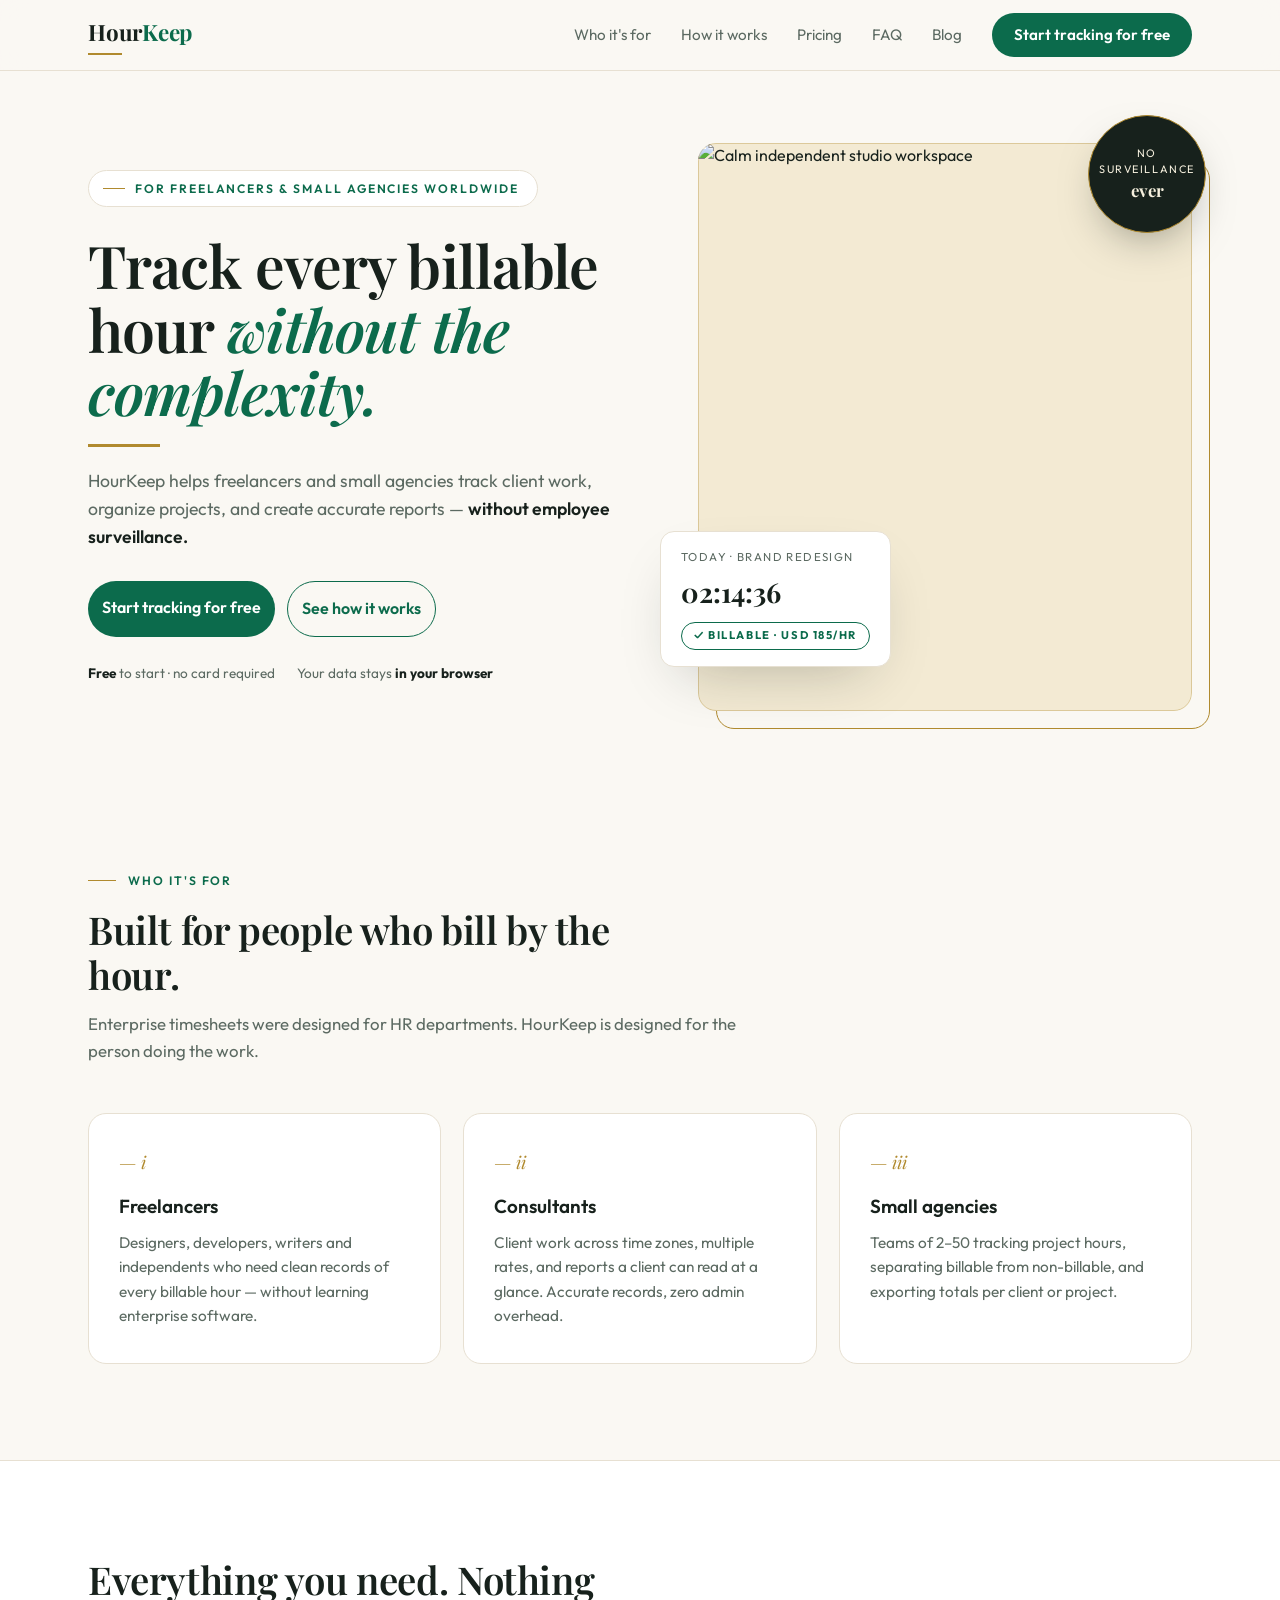
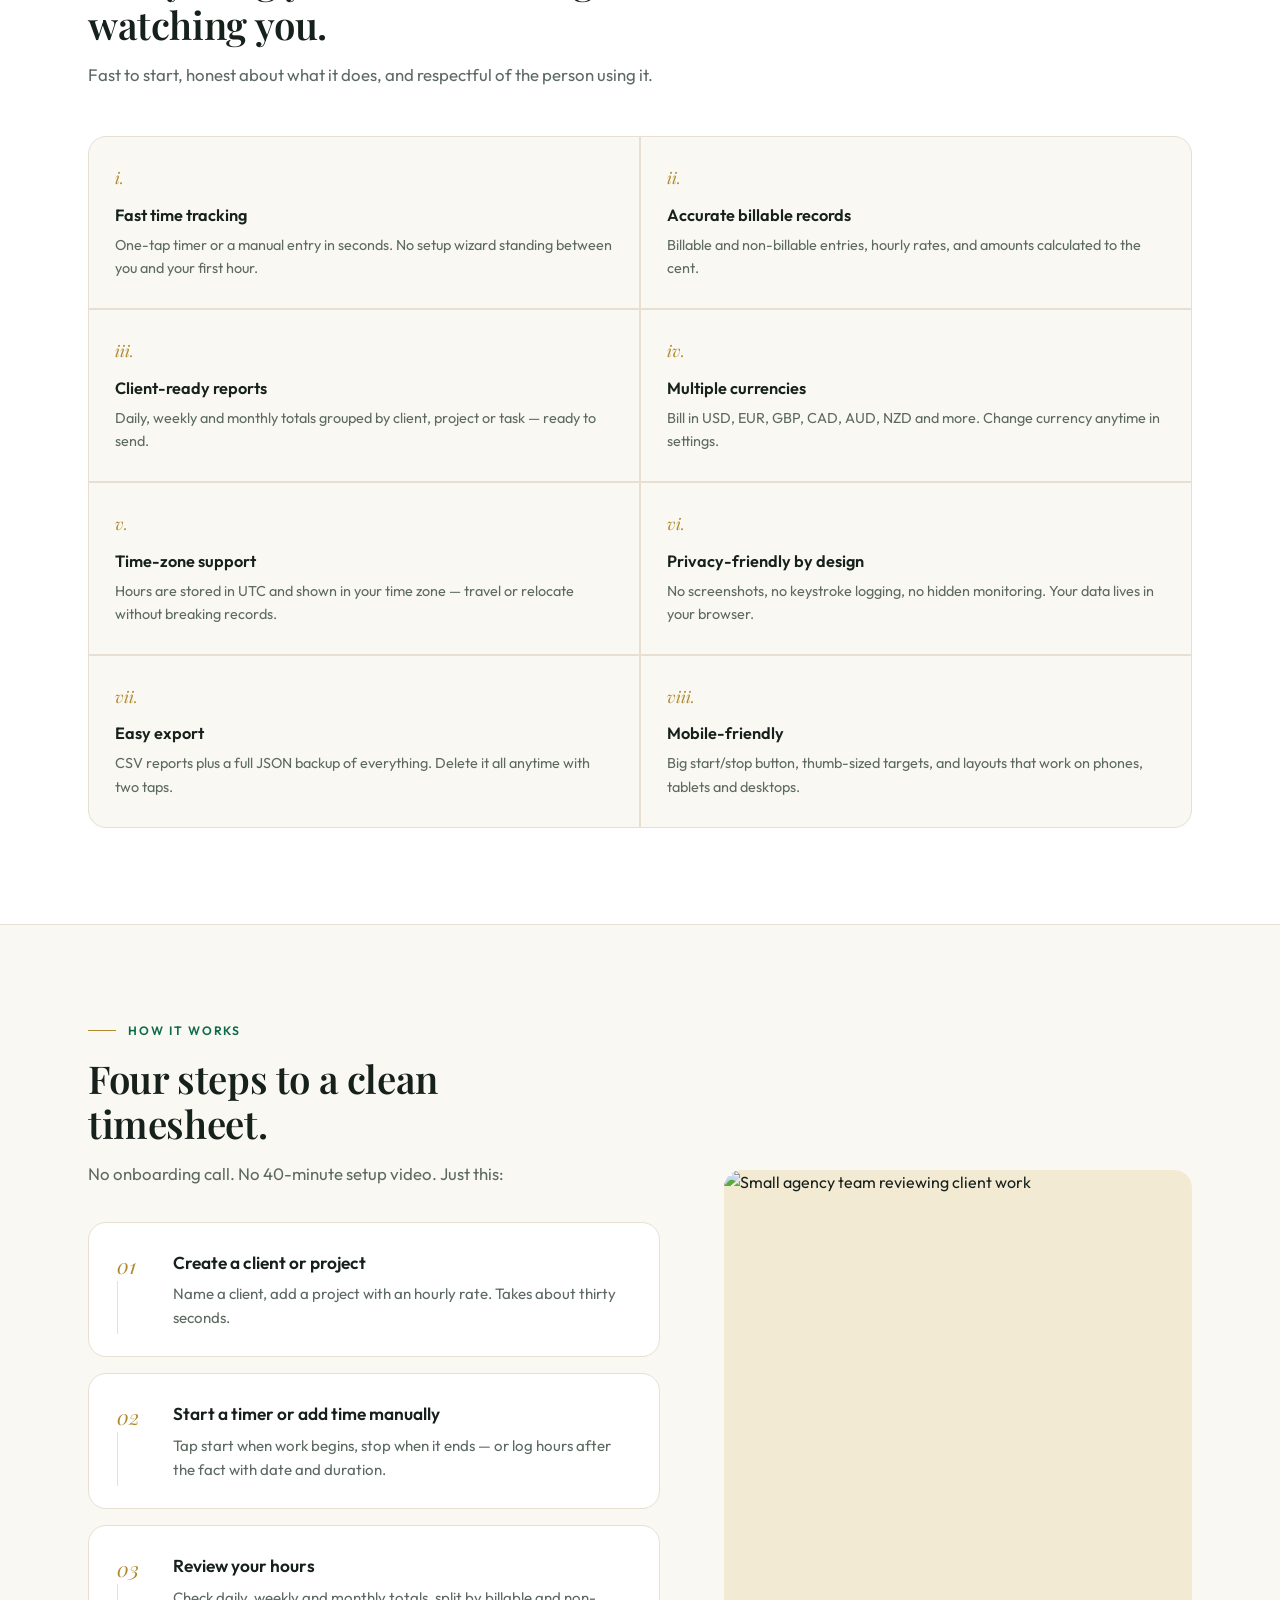
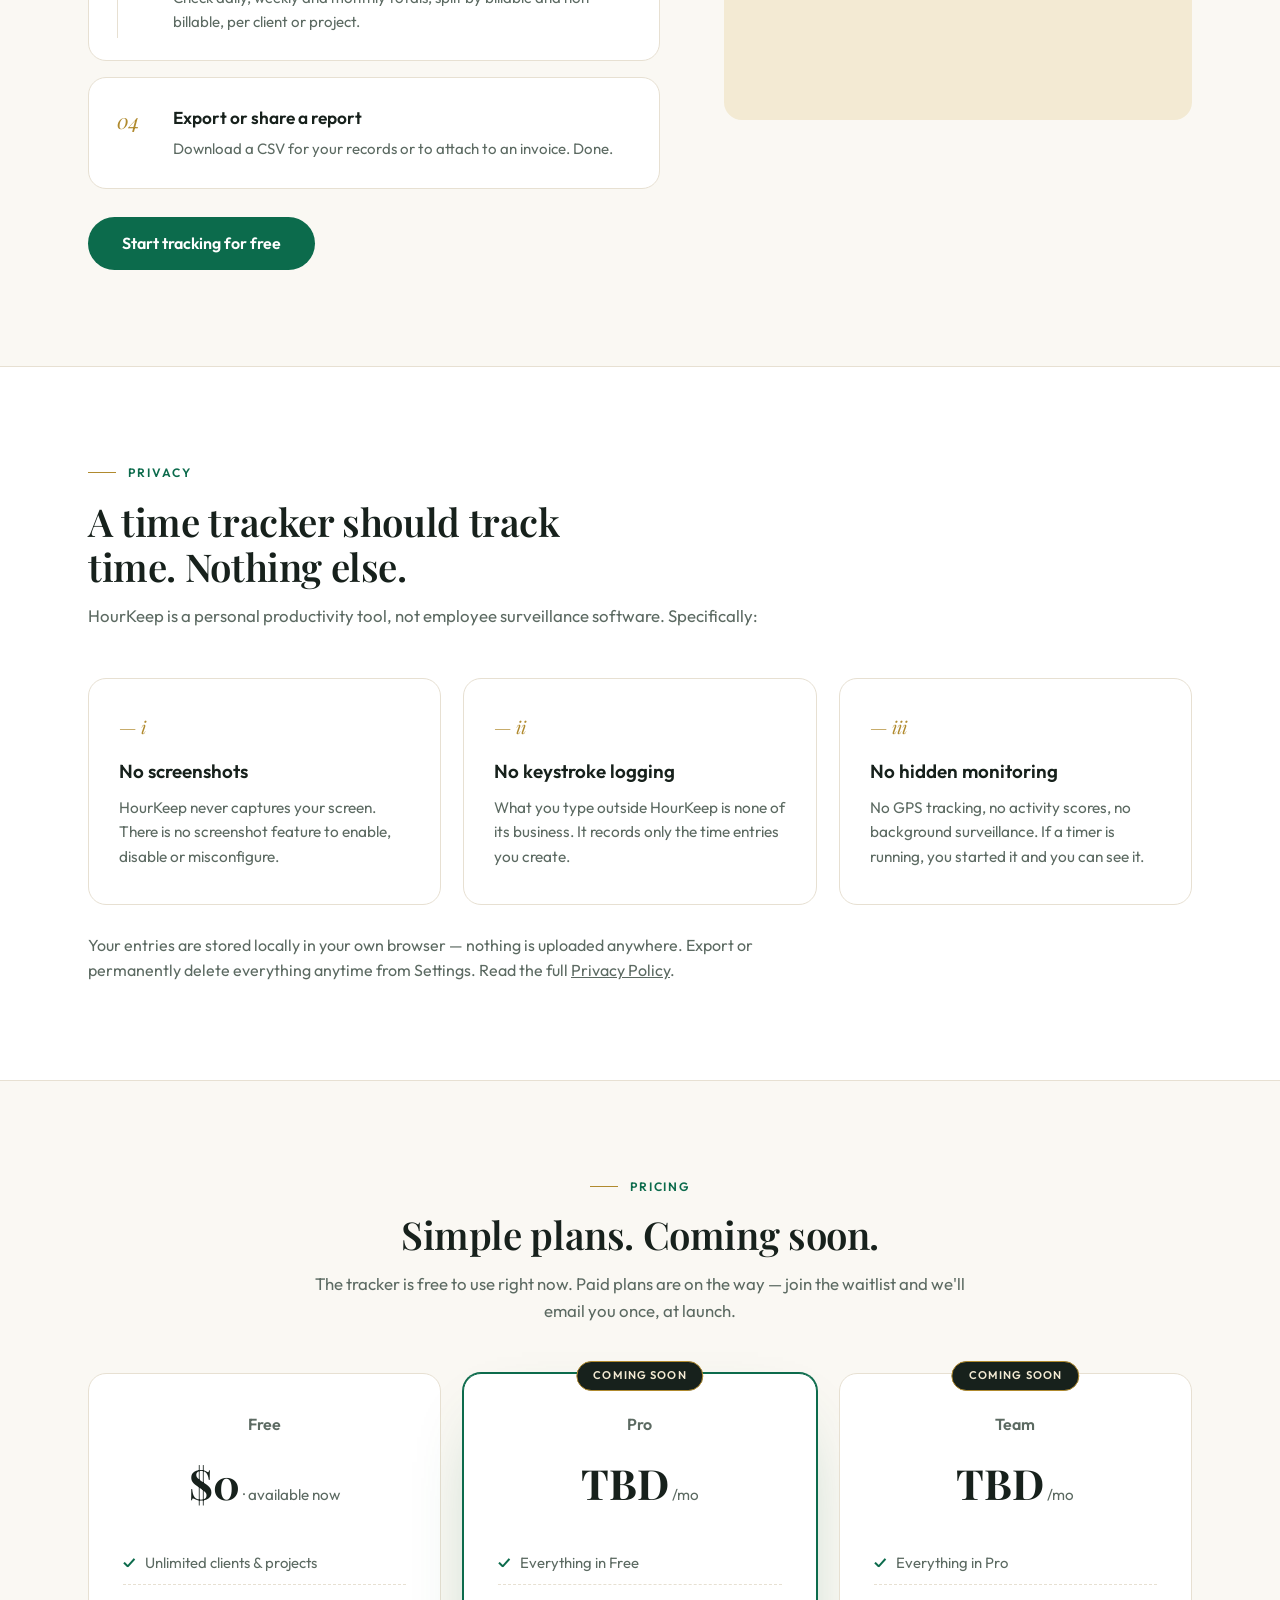
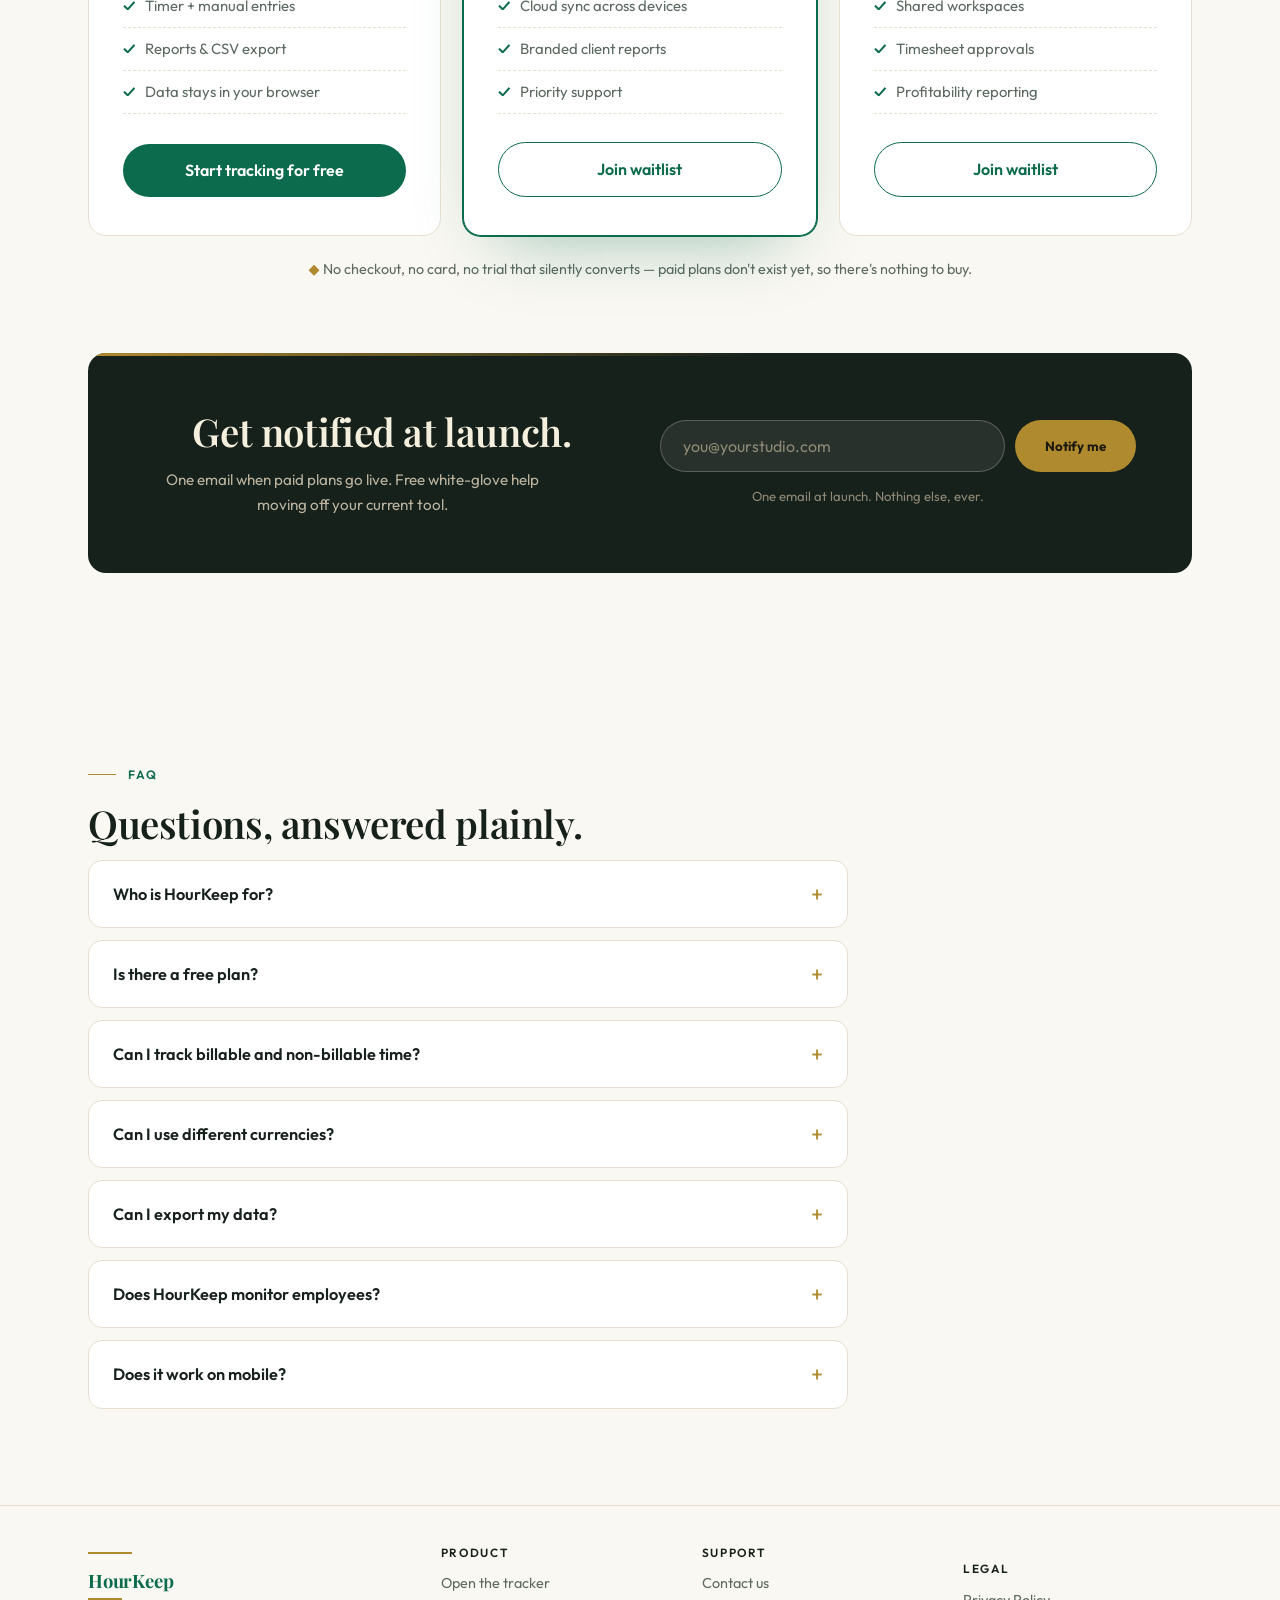
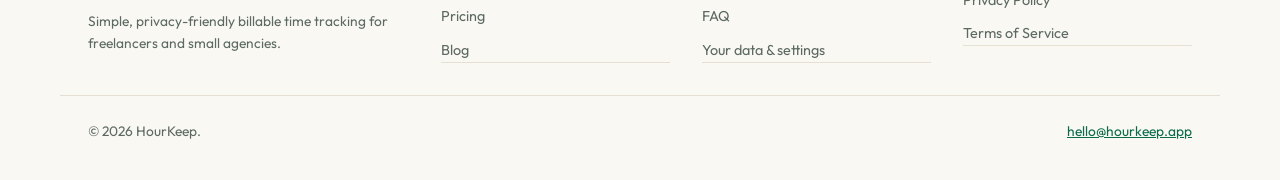
==== commit dfdfcba0: "International rebuild — landing v2, local-first tracker app, trust pages, tests" ====
--- a/index.html
+++ b/index.html
@@ -3,8 +3,20 @@
 <head>
 <meta charset="UTF-8">
 <meta name="viewport" content="width=device-width, initial-scale=1.0">
-<title>HourKeep — Time tracking that can't 15× your bill</title>
-<meta name="description" content="Flat-fee time tracking & invoicing for consultancies and agencies fleeing the Harvest price shock. $19–99/mo flat, unlimited projects, one-click Harvest import, free exports forever.">
+<title>HourKeep — Simple Billable Time Tracking for Freelancers</title>
+<meta name="description" content="HourKeep is a simple, privacy-friendly billable-hours tracker for freelancers and small agencies. Record time, organize client work, and create accurate reports — free to start.">
+<link rel="canonical" href="https://bills740ssrw-creator.github.io/hourkeep/">
+<meta property="og:type" content="website">
+<meta property="og:site_name" content="HourKeep">
+<meta property="og:title" content="HourKeep — Simple Billable Time Tracking for Freelancers">
+<meta property="og:description" content="Track every billable hour without the complexity. Privacy-friendly time tracking for freelancers and small agencies.">
+<meta property="og:url" content="https://bills740ssrw-creator.github.io/hourkeep/">
+<meta property="og:image" content="https://images.unsplash.com/photo-1497366216548-37526070297c?q=70&w=1200&auto=format&fit=crop">
+<meta name="twitter:card" content="summary_large_image">
+<meta name="twitter:title" content="HourKeep — Simple Billable Time Tracking for Freelancers">
+<meta name="twitter:description" content="Track every billable hour without the complexity. Privacy-friendly time tracking for freelancers and small agencies.">
+<meta name="twitter:image" content="https://images.unsplash.com/photo-1497366216548-37526070297c?q=70&w=1200&auto=format&fit=crop">
+<link rel="icon" href="data:image/svg+xml,%3Csvg xmlns='http://www.w3.org/2000/svg' viewBox='0 0 64 64'%3E%3Crect width='64' height='64' rx='14' fill='%2317211C'/%3E%3Ctext x='32' y='44' font-family='Georgia,serif' font-size='36' fill='%23F3EAD3' text-anchor='middle'%3EH%3C/text%3E%3Crect x='14' y='50' width='36' height='3' fill='%23B08A2E'/%3E%3C/svg%3E">
 <link rel="preconnect" href="https://fonts.googleapis.com">
 <link rel="preconnect" href="https://fonts.gstatic.com" crossorigin>
 <link rel="preconnect" href="https://images.unsplash.com">
@@ -14,16 +26,16 @@
 </head>
 <body>
 
-<nav>
+<nav aria-label="Main navigation">
   <div class="wrap">
     <a class="logo" href="./">Hour<em>Keep</em></a>
     <div class="nav-links">
-      <a href="#why">Why</a>
-      <a href="#features">Features</a>
+      <a href="#who">Who it's for</a>
+      <a href="#how">How it works</a>
       <a href="#pricing">Pricing</a>
-      <a href="#switch">Switch</a>
+      <a href="#faq">FAQ</a>
       <a href="blog/">Blog</a>
-      <a class="nav-cta" href="#waitlist">Join waitlist</a>
+      <a class="nav-cta" href="app.html" data-event="cta_nav_start">Start tracking for free</a>
     </div>
   </div>
 </nav>
@@ -32,163 +44,178 @@
   <div class="wrap">
     <div class="hero">
       <div>
-        <span class="kicker rise in">For consultancies &amp; agencies · 2–50 people</span>
-        <h1 class="rise in d1">Time tracking that <span class="it">can't 15×</span> your bill.<span class="gold-rule"></span></h1>
-        <p class="sub rise in d2">Harvest bills jumped <strong>16× overnight</strong> after the buyout. HourKeep is <strong>flat-fee forever</strong> — unlimited everything, one-click import.</p>
-        <form class="signup rise in d3" action="https://formsubmit.co/deepanshu.masum@gmail.com" method="POST">
-          <label class="visually-hidden" for="hero-email">Work email</label>
-          <input id="hero-email" type="email" name="email" placeholder="you@yourstudio.com" required autocomplete="email">
-          <input type="hidden" name="_subject" value="HourKeep waitlist signup">
-          <button type="submit">Get early access</button>
-        </form>
+        <span class="kicker rise in">For freelancers &amp; small agencies worldwide</span>
+        <h1 class="rise in d1">Track every billable hour <span class="it">without the complexity.</span><span class="gold-rule"></span></h1>
+        <p class="sub rise in d2">HourKeep helps freelancers and small agencies track client work, organize projects, and create accurate reports — <strong>without employee surveillance.</strong></p>
+        <div class="cta-row rise in d3">
+          <a class="btn solid" href="app.html" data-event="cta_hero_start">Start tracking for free</a>
+          <a class="btn ghost" href="#how" data-event="cta_hero_how">See how it works</a>
+        </div>
         <div class="hero-proof rise in d3">
-          <span><b>$19–99</b>/mo flat, no usage fees</span>
-          <span><a href="https://www.bbc.com/news/articles/clyq011414eo" target="_blank" rel="noopener">BBC: Harvest bills up 16×</a></span>
+          <span><b>Free</b> to start · no card required</span>
+          <span>Your data stays <b>in your browser</b></span>
         </div>
       </div>
-      <div class="hero-art rise in d2" aria-label="Consultancy studio">
+      <div class="hero-art rise in d2" aria-label="Freelancer workspace">
         <div class="hero-frame">
-          <img src="https://images.unsplash.com/photo-1497366216548-37526070297c?q=70&w=1200&auto=format&fit=crop" alt="Calm consultancy studio interior" width="1200" height="1380" fetchpriority="high" decoding="async">
+          <img src="https://images.unsplash.com/photo-1497366216548-37526070297c?q=70&w=1200&auto=format&fit=crop" alt="Calm independent studio workspace" width="1200" height="1380" fetchpriority="high" decoding="async">
         </div>
-        <div class="flat-seal"><span>Flat-fee</span><b>forever</b></div>
-        <div class="invoice-card">
-          <small>April invoice</small>
-          <div class="amt">$49.00</div>
-          <span class="stamp">✓ Flat — no surprises</span>
+        <div class="flat-seal"><span>No surveillance</span><b>ever</b></div>
+        <div class="invoice-card" role="status" aria-label="Example timer display">
+          <small>Today · Brand redesign</small>
+          <div class="amt">02:14:36</div>
+          <span class="stamp">✓ Billable · USD 185/hr</span>
         </div>
       </div>
     </div>
-
-    <div class="ledger rise">
-      <p class="t">What Harvest customers actually received in 2026</p>
-      <div class="bills">
-        <div class="bill"><small><a href="https://www.bbc.com/news/articles/clyq011414eo" target="_blank" rel="noopener">UK consultancy (BBC News)</a></small><b><span class="was">$130</span> → <span class="now">$2,110</span>/mo</b></div>
-        <div class="bill"><small>US customer (<a href="https://www.bbc.com/news/articles/clyq011414eo" target="_blank" rel="noopener">BBC News</a>)</small><b><span class="was">$2,800</span> → <span class="now">$23,000</span>/yr</b></div>
-        <div class="bill"><small>Solo user, Unlimited-plan quote</small><b><span class="was">$12</span> → <span class="now">$1,900</span>/mo</b></div>
-      </div>
-      <p class="src">After Bending Spoons acquired Harvest, flat per-seat pricing became per-seat <i>plus unpublished usage fees</i>. Nobody knows their bill until the invoice lands.</p>
-    </div>
   </div>
 </header>
 
-<section id="why">
-  <div class="wrap">
-    <p class="label rise">Why we're different</p>
-    <h2 class="rise">You shouldn't need a spreadsheet to know what your tools cost.</h2>
-    <p class="lede rise">Every Harvest refugee asks the same question now: "When does this one turn on me?" Here is our answer, in writing.</p>
+<section id="who">
+  <div class="wrap">
+    <p class="label rise">Who it's for</p>
+    <h2 class="rise">Built for people who bill by the hour.</h2>
+    <p class="lede rise">Enterprise timesheets were designed for HR departments. HourKeep is designed for the person doing the work.</p>
     <div class="promises">
       <div class="promise rise">
-        <span class="num">— 01</span>
-        <h3>Flat price, math you can do</h3>
-        <p>$19, $49 or $99 a month depending on team size. No usage layers, no per-invoice fees, no "Enterprise" trap door. The number on the pricing page is the number on your invoice.</p>
-      </div>
-      <div class="promise rise">
-        <span class="num">— 02</span>
-        <h3>Grandfathered, in writing</h3>
-        <p>If we ever change pricing, your current rate is locked for as long as you stay. No acquisition can reprice you, because we're bootstrapped and plan to stay that way.</p>
-      </div>
-      <div class="promise rise">
-        <span class="num">— 03</span>
-        <h3>Your data is never a hostage</h3>
-        <p>Every project, client, timesheet and invoice exports as clean CSV + JSON anytime, free, instantly. Years of history should never be the reason you can't leave.</p>
-      </div>
-    </div>
-  </div>
-</section>
-
-<section id="features" class="tint">
-  <div class="wrap">
-    <h2 class="rise">Everything Harvest had. Nothing you didn't ask to pay for.</h2>
-    <p class="lede rise">The workflow your team already knows — timers, timesheets, clients, invoices — with predictability built in.</p>
-    <div class="feat-split">
-      <figure class="feat-figure rise">
-        <img src="https://images.unsplash.com/photo-1522071820081-009f0129c71c?q=70&w=1000&auto=format&fit=crop" alt="Agency team reviewing work together" width="1000" height="1100" loading="lazy" decoding="async">
-        <figcaption>Built for teams of 2–50 · timers, approvals, invoicing in one place</figcaption>
-      </figure>
-      <ul class="feat-list rise">
-        <li><span class="n">i.</span><h3>Timers &amp; timesheets</h3><p>Start/stop timers, weekly grids, reminders for missing entries. Works offline.</p></li>
-        <li><span class="n">ii.</span><h3>Unlimited everything</h3><p>Clients, projects, tasks, invoices — never counted, never surcharged.</p></li>
-        <li><span class="n">iii.</span><h3>Invoicing from hours</h3><p>Turn approved timesheets into branded invoices. Track paid / overdue at a glance.</p></li>
-        <li><span class="n">iv.</span><h3>One-click Harvest import</h3><p>Clients, projects, task history and timesheets come over intact. White-glove help included.</p></li>
-        <li><span class="n">v.</span><h3>Budgets &amp; burn</h3><p>See hours vs budget per project before it becomes an awkward client call.</p></li>
-        <li><span class="n">vi.</span><h3>Free exports, always</h3><p>Full CSV + JSON export of your entire account, any time, self-serve.</p></li>
-      </ul>
-    </div>
+        <span class="num">— i</span>
+        <h3>Freelancers</h3>
+        <p>Designers, developers, writers and independents who need clean records of every billable hour — without learning enterprise software.</p>
+      </div>
+      <div class="promise rise">
+        <span class="num">— ii</span>
+        <h3>Consultants</h3>
+        <p>Client work across time zones, multiple rates, and reports a client can read at a glance. Accurate records, zero admin overhead.</p>
+      </div>
+      <div class="promise rise">
+        <span class="num">— iii</span>
+        <h3>Small agencies</h3>
+        <p>Teams of 2–50 tracking project hours, separating billable from non-billable, and exporting totals per client or project.</p>
+      </div>
+    </div>
+  </div>
+</section>
+
+<section id="benefits" class="tint">
+  <div class="wrap">
+    <h2 class="rise">Everything you need. Nothing watching you.</h2>
+    <p class="lede rise">Fast to start, honest about what it does, and respectful of the person using it.</p>
+    <ul class="feat-list rise">
+      <li><span class="n">i.</span><h3>Fast time tracking</h3><p>One-tap timer or a manual entry in seconds. No setup wizard standing between you and your first hour.</p></li>
+      <li><span class="n">ii.</span><h3>Accurate billable records</h3><p>Billable and non-billable entries, hourly rates, and amounts calculated to the cent.</p></li>
+      <li><span class="n">iii.</span><h3>Client-ready reports</h3><p>Daily, weekly and monthly totals grouped by client, project or task — ready to send.</p></li>
+      <li><span class="n">iv.</span><h3>Multiple currencies</h3><p>Bill in USD, EUR, GBP, CAD, AUD, NZD and more. Change currency anytime in settings.</p></li>
+      <li><span class="n">v.</span><h3>Time-zone support</h3><p>Hours are stored in UTC and shown in your time zone — travel or relocate without breaking records.</p></li>
+      <li><span class="n">vi.</span><h3>Privacy-friendly by design</h3><p>No screenshots, no keystroke logging, no hidden monitoring. Your data lives in your browser.</p></li>
+      <li><span class="n">vii.</span><h3>Easy export</h3><p>CSV reports plus a full JSON backup of everything. Delete it all anytime with two taps.</p></li>
+      <li><span class="n">viii.</span><h3>Mobile-friendly</h3><p>Big start/stop button, thumb-sized targets, and layouts that work on phones, tablets and desktops.</p></li>
+    </ul>
+  </div>
+</section>
+
+<section id="how">
+  <div class="wrap">
+    <div class="switch-grid">
+      <div>
+        <p class="label rise">How it works</p>
+        <h2 class="rise">Four steps to a clean timesheet.</h2>
+        <p class="lede rise" style="margin-bottom:0">No onboarding call. No 40-minute setup video. Just this:</p>
+        <ol class="steps rise">
+          <li class="step"><h3>Create a client or project</h3><p>Name a client, add a project with an hourly rate. Takes about thirty seconds.</p></li>
+          <li class="step"><h3>Start a timer or add time manually</h3><p>Tap start when work begins, stop when it ends — or log hours after the fact with date and duration.</p></li>
+          <li class="step"><h3>Review your hours</h3><p>Check daily, weekly and monthly totals, split by billable and non-billable, per client or project.</p></li>
+          <li class="step"><h3>Export or share a report</h3><p>Download a CSV for your records or to attach to an invoice. Done.</p></li>
+        </ol>
+        <p class="rise" style="margin-top:28px"><a class="btn solid btn-inline" href="app.html" data-event="cta_how_start">Start tracking for free</a></p>
+      </div>
+      <div class="switch-figure rise">
+        <img src="https://images.unsplash.com/photo-1522071820081-009f0129c71c?q=70&w=1000&auto=format&fit=crop" alt="Small agency team reviewing client work" width="1000" height="1175" loading="lazy" decoding="async">
+      </div>
+    </div>
+  </div>
+</section>
+
+<section id="privacy" class="tint">
+  <div class="wrap">
+    <p class="label rise">Privacy</p>
+    <h2 class="rise">A time tracker should track time. Nothing else.</h2>
+    <p class="lede rise">HourKeep is a personal productivity tool, not employee surveillance software. Specifically:</p>
+    <div class="promises">
+      <div class="promise rise">
+        <span class="num">— i</span>
+        <h3>No screenshots</h3>
+        <p>HourKeep never captures your screen. There is no screenshot feature to enable, disable or misconfigure.</p>
+      </div>
+      <div class="promise rise">
+        <span class="num">— ii</span>
+        <h3>No keystroke logging</h3>
+        <p>What you type outside HourKeep is none of its business. It records only the time entries you create.</p>
+      </div>
+      <div class="promise rise">
+        <span class="num">— iii</span>
+        <h3>No hidden monitoring</h3>
+        <p>No GPS tracking, no activity scores, no background surveillance. If a timer is running, you started it and you can see it.</p>
+      </div>
+    </div>
+    <p class="rise" style="margin-top:28px;color:var(--muted);max-width:42rem">Your entries are stored locally in your own browser — nothing is uploaded anywhere. Export or permanently delete everything anytime from Settings. Read the full <a href="privacy.html">Privacy Policy</a>.</p>
   </div>
 </section>
 
 <section id="pricing">
   <div class="wrap pricing-head">
-    <h2 class="rise">Three numbers. That's the whole pricing page.</h2>
-    <p class="lede rise">No usage fees. No add-on tax. No seats hidden behind "contact sales."</p>
+    <p class="label rise" style="justify-content:center">Pricing</p>
+    <h2 class="rise">Simple plans. Coming soon.</h2>
+    <p class="lede rise">The tracker is free to use right now. Paid plans are on the way — join the waitlist and we'll email you once, at launch.</p>
     <div class="plans">
       <div class="plan rise">
-        <h3>Starter</h3>
-        <div class="price">$19<small>/mo</small></div>
+        <h3>Free</h3>
+        <div class="price">$0<small> · available now</small></div>
         <ul>
-          <li>Up to 3 seats</li>
-          <li>Unlimited projects &amp; clients</li>
-          <li>Invoicing + budgets</li>
-          <li>Free exports</li>
+          <li>Unlimited clients &amp; projects</li>
+          <li>Timer + manual entries</li>
+          <li>Reports &amp; CSV export</li>
+          <li>Data stays in your browser</li>
         </ul>
-        <a class="btn ghost" href="#waitlist">Join waitlist</a>
+        <a class="btn" href="app.html" data-event="cta_pricing_free">Start tracking for free</a>
       </div>
       <div class="plan hot rise">
-        <span class="tag">Most popular</span>
-        <h3>Team</h3>
-        <div class="price">$49<small>/mo</small></div>
+        <span class="tag">Coming soon</span>
+        <h3>Pro</h3>
+        <div class="price">TBD<small> /mo</small></div>
         <ul>
-          <li>Up to 10 seats</li>
-          <li>Everything in Starter</li>
-          <li>Timesheet approvals</li>
-          <li>Free Harvest migration</li>
-        </ul>
-        <a class="btn" href="#waitlist">Join waitlist</a>
-      </div>
-      <div class="plan rise">
-        <h3>Agency</h3>
-        <div class="price">$99<small>/mo</small></div>
-        <ul>
-          <li>Unlimited seats</li>
-          <li>Everything in Team</li>
-          <li>Profitability reporting</li>
+          <li>Everything in Free</li>
+          <li>Cloud sync across devices</li>
+          <li>Branded client reports</li>
           <li>Priority support</li>
         </ul>
-        <a class="btn ghost" href="#waitlist">Join waitlist</a>
-      </div>
-    </div>
-    <p class="grand"><span>◆</span> Existing customers are grandfathered at their rate forever if pricing ever changes. In writing, in the contract.</p>
-  </div>
-</section>
-
-<section id="switch" class="tint">
-  <div class="wrap">
-    <div class="switch-grid">
-      <div>
-        <h2 class="rise">Gone before your next renewal notice.</h2>
-        <p class="lede rise" style="margin-bottom:0">Your legacy rate holds until your annual contract renews — that's your window. Most teams move in an afternoon.</p>
-        <ol class="steps rise">
-          <li class="step"><h3>Export from Harvest</h3><p>Or just connect your account — we pull clients, projects, tasks and timesheet history directly.</p></li>
-          <li class="step"><h3>We rebuild your workspace</h3><p>Same structure, same clients, years of history intact. Reviewed by a human before handover.</p></li>
-          <li class="step"><h3>Cancel with confidence</h3><p>Your full archive stays exportable from HourKeep forever. You're never locked in again.</p></li>
-        </ol>
-      </div>
-      <div class="switch-figure rise">
-        <img src="https://images.unsplash.com/photo-1454165804606-c3d57bc86b40?q=70&w=1000&auto=format&fit=crop" alt="Migration plan laid out on a desk" width="1000" height="1175" loading="lazy" decoding="async">
-      </div>
-    </div>
+        <a class="btn ghost" href="#waitlist" data-event="cta_pricing_pro">Join waitlist</a>
+      </div>
+      <div class="plan rise">
+        <span class="tag">Coming soon</span>
+        <h3>Team</h3>
+        <div class="price">TBD<small> /mo</small></div>
+        <ul>
+          <li>Everything in Pro</li>
+          <li>Shared workspaces</li>
+          <li>Timesheet approvals</li>
+          <li>Profitability reporting</li>
+        </ul>
+        <a class="btn ghost" href="#waitlist" data-event="cta_pricing_team">Join waitlist</a>
+      </div>
+    </div>
+    <p class="grand"><span>◆</span> No checkout, no card, no trial that silently converts — paid plans don't exist yet, so there's nothing to buy.</p>
 
     <div class="band rise" id="waitlist">
       <div>
-        <h2>Get early access.</h2>
-        <p>Launching first to teams migrating from Harvest. Free white-glove migration · No credit card · Cancel anytime.</p>
+        <h2>Get notified at launch.</h2>
+        <p>One email when paid plans go live. Free white-glove help moving off your current tool.</p>
       </div>
       <div>
         <form action="https://formsubmit.co/deepanshu.masum@gmail.com" method="POST">
           <label class="visually-hidden" for="band-email">Work email</label>
           <input id="band-email" type="email" name="email" placeholder="you@yourstudio.com" required autocomplete="email">
-          <input type="hidden" name="_subject" value="HourKeep waitlist signup">
-          <button type="submit">Join waitlist</button>
+          <input type="hidden" name="_subject" value="HourKeep launch waitlist">
+          <button type="submit" data-event="waitlist_submit">Notify me</button>
         </form>
         <p class="microcopy">One email at launch. Nothing else, ever.</p>
       </div>
@@ -196,25 +223,94 @@
   </div>
 </section>
 
+<section id="faq">
+  <div class="wrap">
+    <p class="label rise">FAQ</p>
+    <h2 class="rise">Questions, answered plainly.</h2>
+    <div class="faq rise">
+      <details>
+        <summary>Who is HourKeep for?</summary>
+        <p>Freelancers, consultants, small agencies and independent professionals who bill clients by the hour and want simple records without enterprise software.</p>
+      </details>
+      <details>
+        <summary>Is there a free plan?</summary>
+        <p>Yes. The time tracker is free to use right now — unlimited clients, projects, entries and exports. Paid Pro and Team plans with cloud sync are coming soon.</p>
+      </details>
+      <details>
+        <summary>Can I track billable and non-billable time?</summary>
+        <p>Yes. Every entry can be marked billable or non-billable, and reports show the split side by side.</p>
+      </details>
+      <details>
+        <summary>Can I use different currencies?</summary>
+        <p>Yes. Amounts default to USD and you can switch to EUR, GBP, CAD, AUD, NZD and other currencies in Settings. Formatting follows your locale.</p>
+      </details>
+      <details>
+        <summary>Can I export my data?</summary>
+        <p>Yes. Export reports as CSV, download a full JSON backup of everything, or permanently delete all your data from Settings at any time.</p>
+      </details>
+      <details>
+        <summary>Does HourKeep monitor employees?</summary>
+        <p>No. There are no screenshots, no keystroke logging, no GPS tracking and no hidden monitoring of any kind. It's a personal time tracker — a timer only runs when you start it.</p>
+      </details>
+      <details>
+        <summary>Does it work on mobile?</summary>
+        <p>Yes. The tracker is a responsive web app that works on phones, tablets and desktops, with a prominent start/stop button and touch-friendly forms.</p>
+      </details>
+    </div>
+  </div>
+</section>
+
 <footer>
-  <div class="wrap">
+  <div class="wrap footer-grid">
     <div>
       <div class="rule"></div>
-      <span>© 2026 HourKeep — flat-fee time tracking &amp; invoicing. <a href="blog/">Blog</a></span>
-    </div>
-    <span><a href="#">hello@hourkeep.app</a></span>
+      <a class="logo" href="./" style="font-size:1.15rem">Hour<em>Keep</em></a>
+      <p style="margin-top:10px;max-width:22rem">Simple, privacy-friendly billable time tracking for freelancers and small agencies.</p>
+    </div>
+    <nav aria-label="Product">
+      <p class="fhead">Product</p>
+      <a href="app.html">Open the tracker</a>
+      <a href="#pricing">Pricing</a>
+      <a href="blog/">Blog</a>
+    </nav>
+    <nav aria-label="Support">
+      <p class="fhead">Support</p>
+      <a href="mailto:hello@hourkeep.app">Contact us</a>
+      <a href="#faq">FAQ</a>
+      <a href="app.html#settings">Your data &amp; settings</a>
+    </nav>
+    <nav aria-label="Legal">
+      <p class="fhead">Legal</p>
+      <a href="privacy.html">Privacy Policy</a>
+      <a href="terms.html">Terms of Service</a>
+    </nav>
+  </div>
+  <div class="wrap footer-base">
+    <span>© 2026 HourKeep.</span>
+    <span><a href="mailto:hello@hourkeep.app">hello@hourkeep.app</a></span>
   </div>
 </footer>
 
 <script>
 (function(){
-  // Scroll reveal — IntersectionObserver only (no scroll listeners), transform/opacity only.
+  // Scroll reveal — IntersectionObserver only, transform/opacity only.
   var els = document.querySelectorAll('.rise:not(header .rise)');
   if(!('IntersectionObserver' in window)){els.forEach(function(e){e.classList.add('in')});return;}
   var io = new IntersectionObserver(function(entries){
     entries.forEach(function(en){if(en.isIntersecting){en.target.classList.add('in');io.unobserve(en.target);}});
   },{threshold:.12,rootMargin:'0px 0px -6% 0px'});
   els.forEach(function(e){io.observe(e)});
+
+  // Analytics-ready event interface: queue only, no provider configured.
+  // When an analytics tool is added, drain window.hkQueue there. See ANALYTICS.md.
+  window.hkQueue = window.hkQueue || [];
+  window.hkTrack = function(name, props){
+    window.hkQueue.push({event:name, props:props||{}, at:new Date().toISOString()});
+  };
+  document.addEventListener('click', function(e){
+    var t = e.target.closest('[data-event]');
+    if(t){ window.hkTrack(t.getAttribute('data-event'), {href:t.getAttribute('href')}); }
+  });
 })();
 </script>
 
--- a/styles.css
+++ b/styles.css
@@ -159,6 +159,114 @@
   footer .rule{width:44px;height:2px;background:var(--gold);margin-bottom:12px}
 
   .visually-hidden{position:absolute;width:1px;height:1px;overflow:hidden;clip:rect(0 0 0 0);white-space:nowrap}
+
+  /* ---------- landing: CTAs, FAQ, footer columns ---------- */
+  .cta-row{display:flex;gap:12px;flex-wrap:wrap;max-width:480px}
+  .btn.solid{background:var(--accent);color:#fff;text-align:center}
+  .btn.solid:hover{background:var(--accent-deep);color:#fff}
+  .btn-inline{display:inline-block;padding:14px 34px}
+  .faq{max-width:760px;display:grid;gap:12px}
+  .faq details{background:var(--card);border:1px solid var(--line);border-radius:14px;padding:20px 24px}
+  .faq summary{cursor:pointer;font-weight:600;font-size:1.02rem;list-style:none;display:flex;justify-content:space-between;align-items:center;gap:16px}
+  .faq summary::-webkit-details-marker{display:none}
+  .faq summary::after{content:"+";color:var(--gold);font-size:1.4rem;font-weight:400;line-height:1}
+  .faq details[open] summary::after{content:"–"}
+  .faq summary:focus-visible{outline:2px solid var(--accent);outline-offset:4px;border-radius:6px}
+  .faq details p{color:var(--muted);margin-top:12px;font-size:.95rem}
+  footer .wrap.footer-grid{display:grid;grid-template-columns:1.4fr 1fr 1fr 1fr;gap:32px}
+  .footer-grid nav{display:grid;gap:10px;align-content:start}
+  .footer-grid nav a{text-decoration:none;font-size:.9rem;color:var(--muted)}
+  .footer-grid nav a:hover{color:var(--ink)}
+  .fhead{font-size:.74rem;letter-spacing:.14em;text-transform:uppercase;color:var(--ink);font-weight:600}
+  footer .wrap.footer-base{margin-top:32px;padding-top:24px;border-top:1px solid var(--line)}
+  @media(max-width:960px){footer .wrap.footer-grid{grid-template-columns:1fr 1fr}}
+  @media(max-width:640px){footer .wrap.footer-grid{grid-template-columns:1fr}.cta-row .btn{flex:1;text-align:center}}
+
+  /* ---------- app ---------- */
+  .app-main{padding:40px 28px 80px;max-width:960px}
+  .app-head h1{font-family:'Playfair Display',Georgia,serif;font-size:clamp(1.8rem,3.4vw,2.4rem);margin:0 0 6px}
+  .muted{color:var(--muted)}
+  .opt{color:var(--muted);font-weight:400;font-size:.82em}
+  .tabs{display:flex;gap:8px;margin:26px 0 20px;flex-wrap:wrap}
+  .tab{border:1px solid var(--line);background:var(--card);border-radius:99px;padding:10px 22px;font-family:inherit;font-size:.93rem;font-weight:600;color:var(--muted);cursor:pointer;min-height:44px}
+  .tab.on{background:var(--ink);color:#F5EFDD;border-color:var(--ink)}
+  .tab:focus-visible{outline:2px solid var(--accent);outline-offset:2px}
+  .card{background:var(--card);border:1px solid var(--line);border-radius:var(--radius);padding:28px;margin-bottom:20px}
+  .card h2{font-size:1.35rem;margin-bottom:6px}
+  .card h3{font-size:1.1rem;margin-bottom:4px}
+  .count{font-family:'Outfit',sans-serif;font-size:.85rem;color:var(--muted);font-weight:400}
+  .timer-top{display:flex;align-items:center;justify-content:space-between;gap:12px}
+  .timer-elapsed{font-family:'Playfair Display',Georgia,serif;font-size:clamp(2.6rem,7vw,3.6rem);font-weight:700;letter-spacing:.02em;margin:10px 0 4px;font-variant-numeric:tabular-nums}
+  .pill{display:inline-block;font-size:.74rem;font-weight:700;letter-spacing:.1em;text-transform:uppercase;border-radius:99px;padding:5px 14px;border:1px solid var(--line);color:var(--muted);white-space:nowrap}
+  .pill.live{color:var(--accent);border-color:var(--accent)}
+  .pill.live .dot{display:inline-block;width:8px;height:8px;border-radius:50%;background:var(--accent);margin-right:7px;animation:blink 1.6s ease-in-out infinite}
+  @keyframes blink{0%,100%{opacity:1}50%{opacity:.3}}
+  .pill.bill{color:var(--accent);border-color:var(--accent)}
+  .pill.nonbill{color:var(--muted)}
+  .form-grid{display:grid;grid-template-columns:1fr 1fr;gap:14px;margin-top:18px}
+  .form-grid .span2{grid-column:1/-1}
+  .form-grid label{display:block;font-size:.86rem;font-weight:600;margin-bottom:6px}
+  .form-grid input,.form-grid select{width:100%;background:var(--paper);border:1px solid var(--line);border-radius:12px;padding:13px 16px;font-size:1rem;font-family:inherit;color:var(--ink);min-height:48px}
+  .form-grid input:focus,.form-grid select:focus{outline:2px solid var(--accent);outline-offset:1px;border-color:var(--accent)}
+  .check{display:flex!important;align-items:center;gap:10px;min-height:48px;cursor:pointer}
+  .check input{width:22px!important;min-height:22px!important;accent-color:var(--accent)}
+  .row-btns{display:flex;gap:12px;margin-top:20px;flex-wrap:wrap;align-items:center}
+  .btn-start,.btn-stop{width:100%;margin-top:20px;border:none;border-radius:99px;padding:18px;font-size:1.15rem;font-weight:700;cursor:pointer;font-family:inherit;min-height:60px;transition:transform .2s ease,filter .2s ease}
+  .btn-start{background:var(--accent);color:#fff}
+  .btn-start:hover{filter:brightness(1.08);transform:translateY(-1px)}
+  .btn-stop{background:#8C2F2F;color:#fff}
+  .btn-stop:hover{filter:brightness(1.1)}
+  .btn-start:active,.btn-stop:active{transform:scale(.99)}
+  .form-errors{background:#FBEDEC;border:1px solid #D98C8C;border-radius:12px;padding:16px 20px;margin-top:16px;font-size:.92rem}
+  .form-errors ul{margin:8px 0 0 20px}
+  .entries{list-style:none;display:grid;gap:10px;margin-top:16px}
+  .entry{display:flex;justify-content:space-between;gap:14px;align-items:center;border:1px solid var(--line);border-radius:12px;padding:14px 18px;flex-wrap:wrap}
+  .entry-main{display:grid;gap:2px;min-width:0}
+  .entry-main .muted{font-size:.85rem}
+  .entry-side{display:flex;gap:10px;align-items:center;flex-wrap:wrap}
+  .linkbtn{background:none;border:none;color:var(--accent);font-family:inherit;font-size:.9rem;font-weight:600;cursor:pointer;padding:8px;min-height:36px;text-decoration:underline;text-underline-offset:3px}
+  .linkbtn.danger{color:#8C2F2F}
+  .linkbtn:focus-visible{outline:2px solid var(--accent);outline-offset:2px}
+  .empty{padding:26px 6px 10px;text-align:center}
+  .empty .muted{margin-top:6px}
+  .lib-head{display:flex;justify-content:space-between;align-items:center;gap:12px;flex-wrap:wrap;margin-bottom:12px}
+  .chips{display:flex;gap:8px;flex-wrap:wrap;margin:16px 0}
+  .chip{border:1px solid var(--line);background:var(--paper);border-radius:99px;padding:9px 20px;font-family:inherit;font-size:.88rem;font-weight:600;color:var(--muted);cursor:pointer;min-height:40px}
+  .chip.on{background:var(--ink);color:#F5EFDD;border-color:var(--ink)}
+  .stat4{display:grid;grid-template-columns:repeat(4,1fr);gap:12px;margin:20px 0}
+  .stat4 .stat{border:1px solid var(--line);border-radius:12px;padding:16px;text-align:center;background:var(--paper)}
+  .stat4 .stat small{display:block;color:var(--muted);font-size:.76rem;letter-spacing:.08em;text-transform:uppercase}
+  .stat4 .stat b{font-family:'Playfair Display',Georgia,serif;font-size:1.35rem}
+  .table-wrap{overflow-x:auto;margin-top:12px}
+  table{width:100%;border-collapse:collapse;font-size:.92rem;min-width:420px}
+  th,td{text-align:left;padding:11px 12px;border-bottom:1px solid var(--line)}
+  th{font-size:.76rem;letter-spacing:.1em;text-transform:uppercase;color:var(--muted)}
+  td.num,th.num{text-align:right;font-variant-numeric:tabular-nums}
+  .danger-btn{color:#8C2F2F!important;border-color:#8C2F2F!important}
+  .danger-btn:hover{background:#8C2F2F!important;color:#fff!important}
+  .role-grid{display:grid;grid-template-columns:1fr 1fr;gap:12px;margin:20px 0}
+  .role{border:1px solid var(--line);background:var(--paper);border-radius:14px;padding:20px;font-family:inherit;font-size:1.05rem;font-weight:600;cursor:pointer;min-height:64px;transition:border-color .2s ease,transform .2s ease}
+  .role:hover{border-color:var(--accent);transform:translateY(-2px)}
+  .ob-overlay{position:fixed;inset:0;background:rgba(23,33,28,.5);z-index:60;display:flex;align-items:center;justify-content:center;padding:20px}
+  .ob-card{background:var(--paper);border:1px solid var(--gold);border-radius:var(--radius);padding:38px;max-width:560px;width:100%;max-height:90vh;overflow:auto}
+  .ob-card h2{margin-bottom:6px}
+  #toasts{position:fixed;bottom:24px;left:50%;transform:translateX(-50%);z-index:70;display:grid;gap:10px;width:min(480px,calc(100vw - 40px))}
+  .toast{background:var(--ink);color:#F5EFDD;border:1px solid var(--gold);border-radius:12px;padding:14px 20px;font-size:.92rem;transition:opacity .3s ease,transform .3s ease}
+  .toast.error{background:#5C1F1F;border-color:#D98C8C}
+  .toast.out{opacity:0;transform:translateY(8px)}
+  /* ---------- legal pages ---------- */
+  .legal{max-width:720px}
+  .legal h2{font-size:1.4rem;margin:38px 0 10px;max-width:none}
+  .legal p,.legal li{color:#2E3A34;margin-bottom:14px}
+  .legal ul{margin-left:22px}
+  .legal .updated{display:inline-block;font-size:.76rem;letter-spacing:.1em;text-transform:uppercase;color:var(--gold);font-weight:600;border:1px solid var(--line);border-radius:99px;padding:6px 16px;margin:16px 0 4px;background:var(--card)}
+  @media(max-width:720px){
+    .form-grid{grid-template-columns:1fr}
+    .stat4{grid-template-columns:1fr 1fr}
+    .entry{flex-direction:column;align-items:flex-start}
+    .role-grid{grid-template-columns:1fr}
+    .card{padding:22px 18px}
+  }
 
   /* ---------- blog ---------- */
   .blog-hero{padding:72px 0 8px}
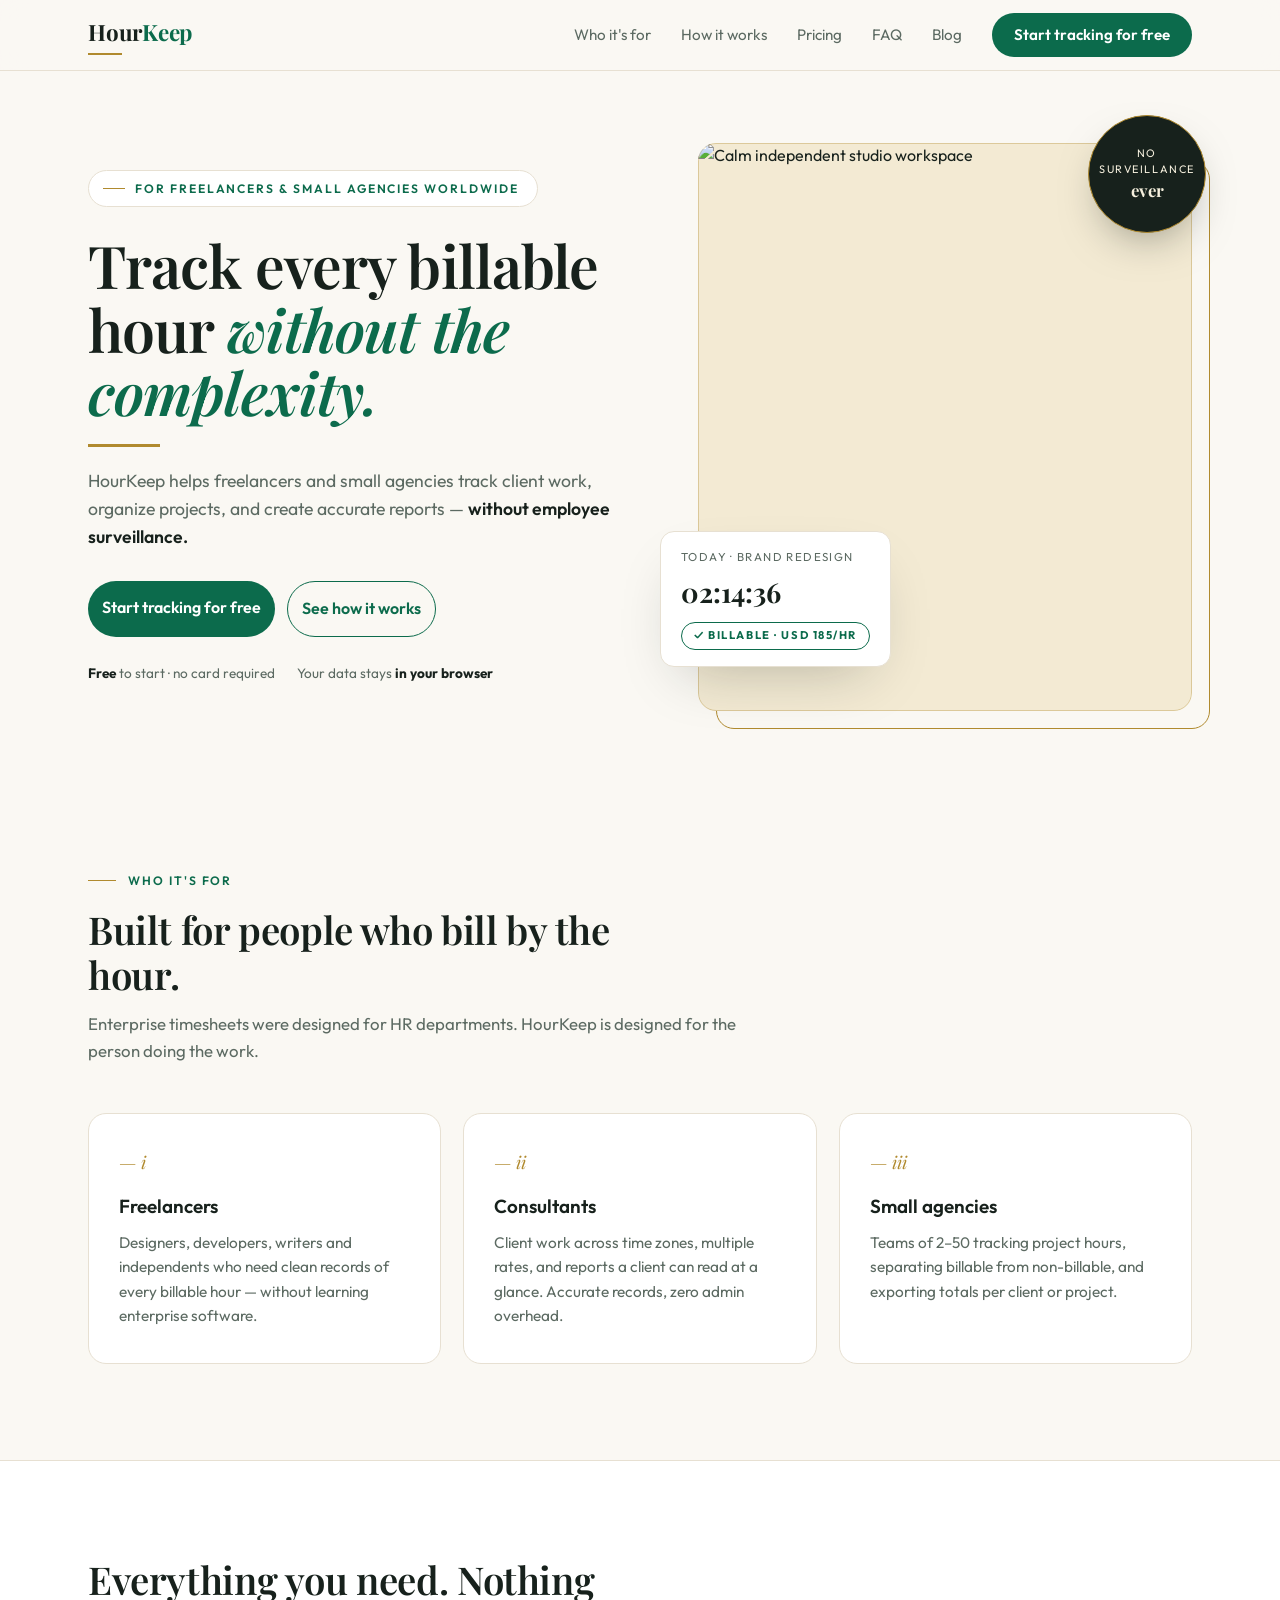
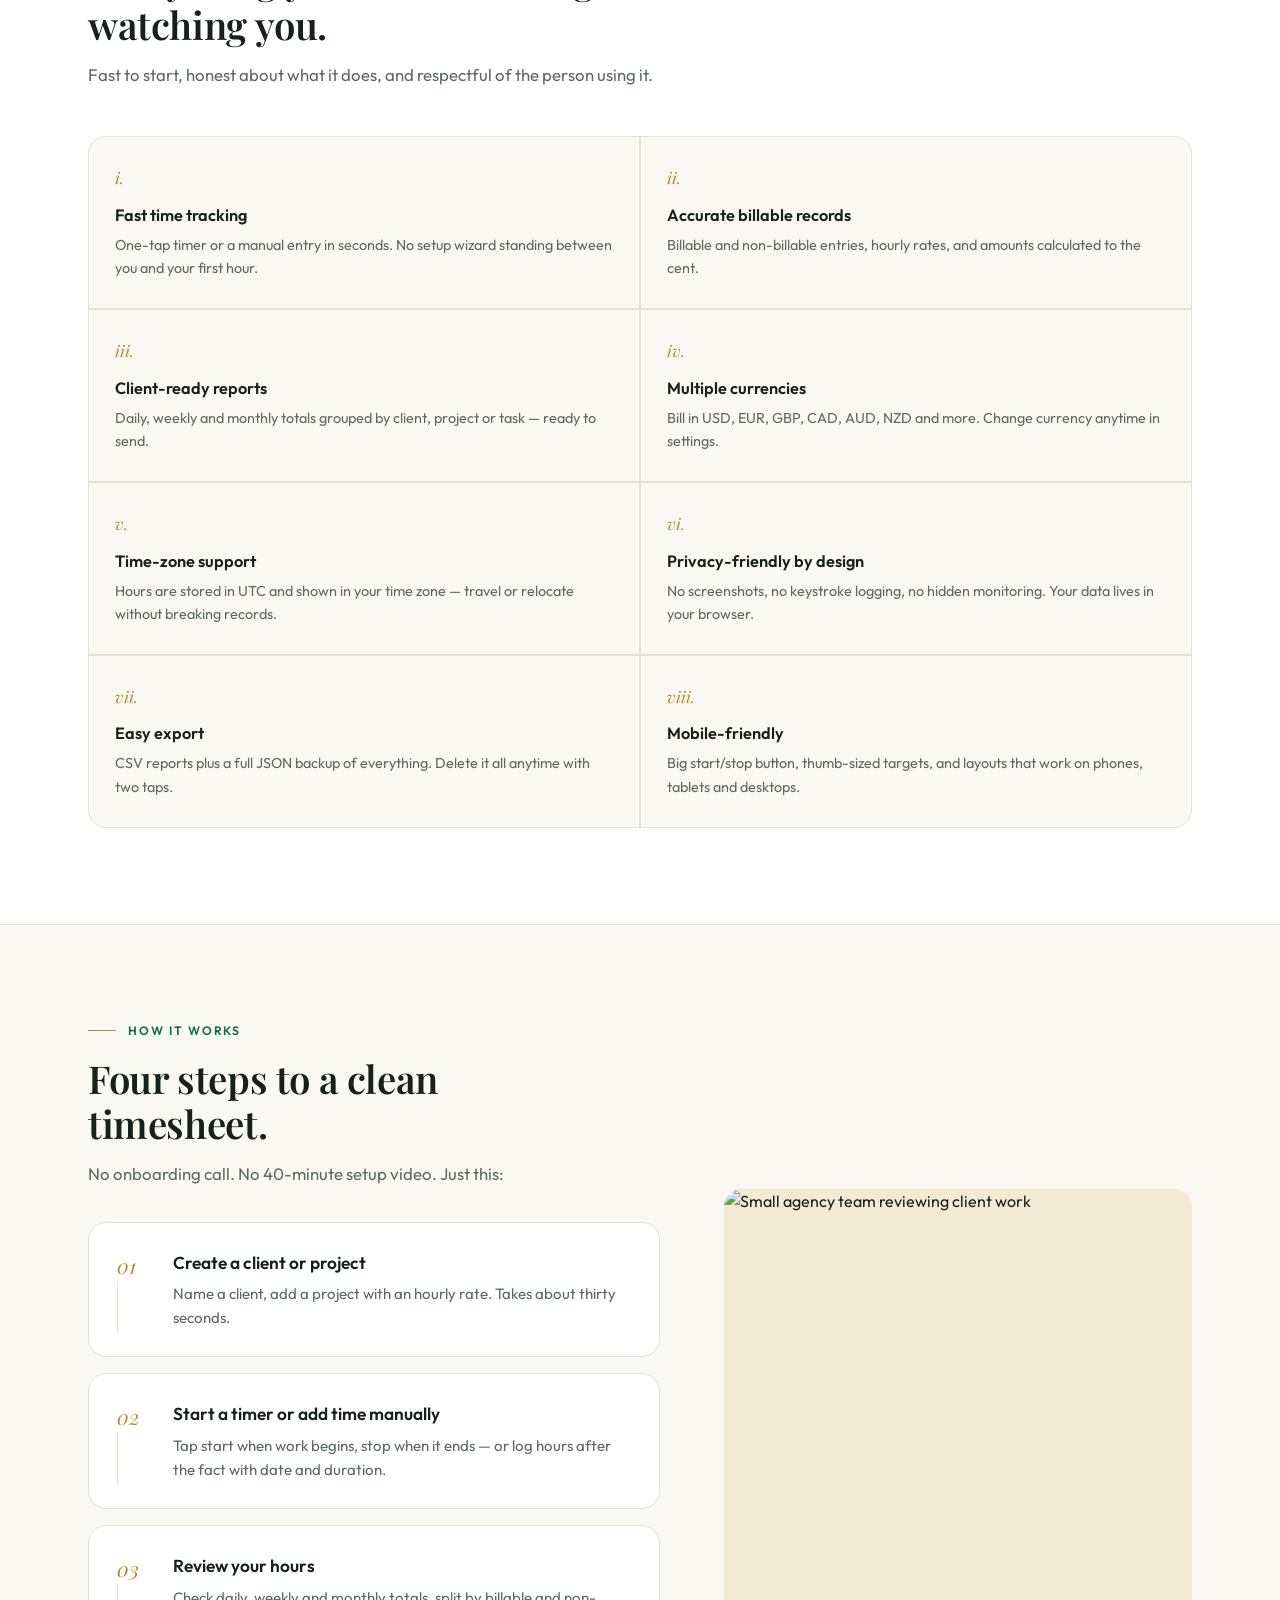
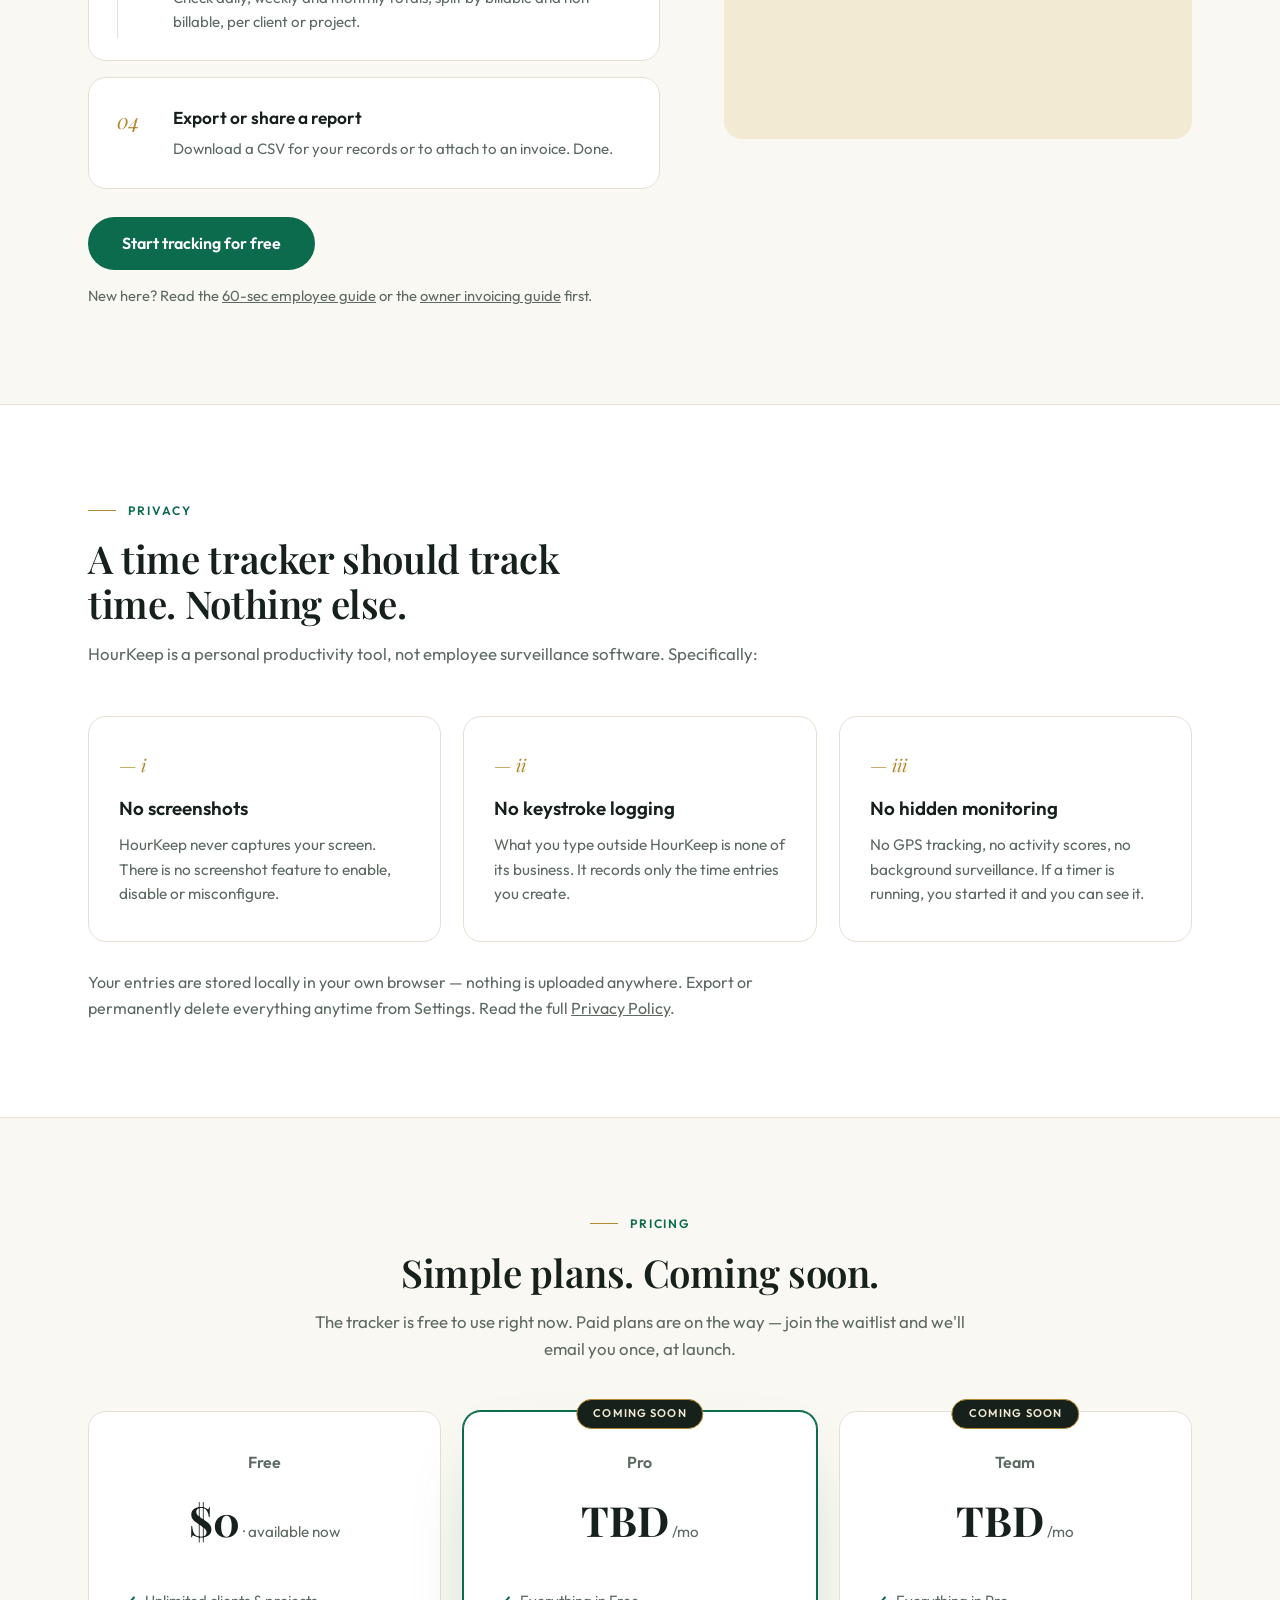
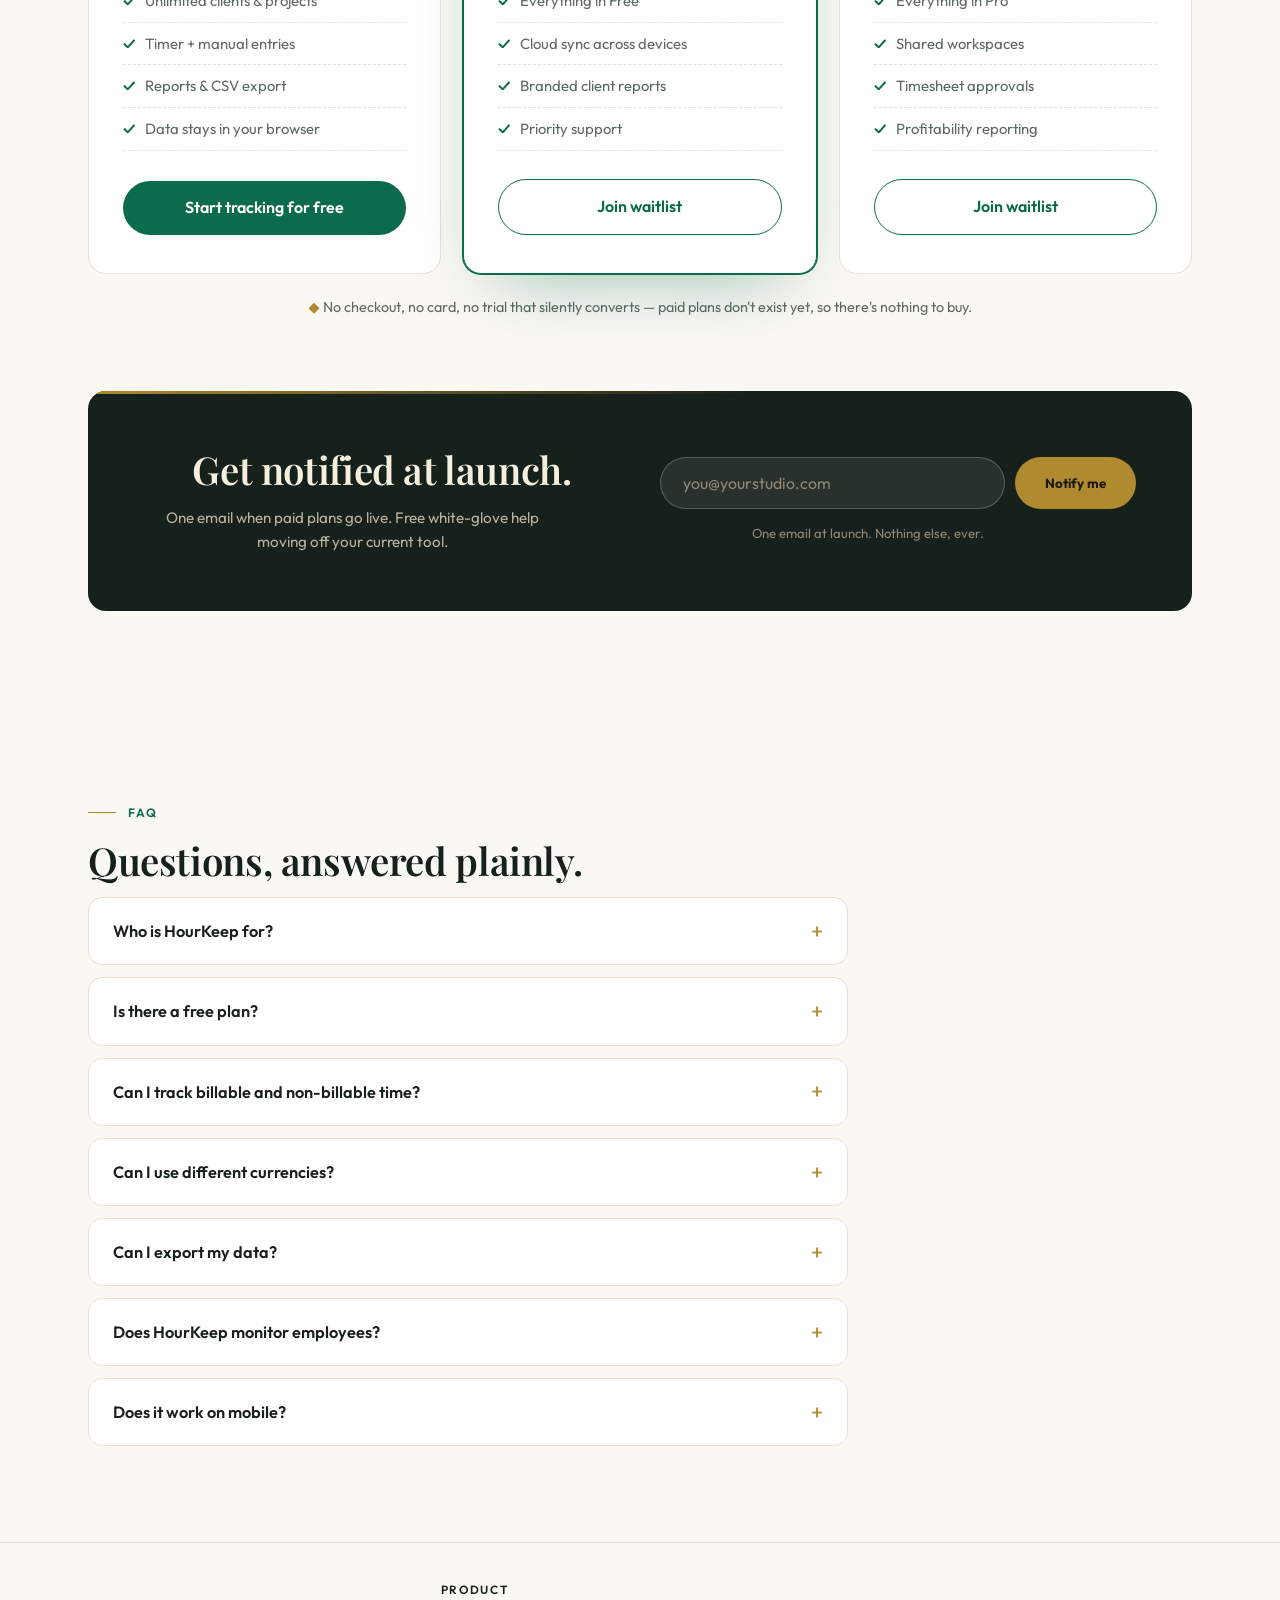
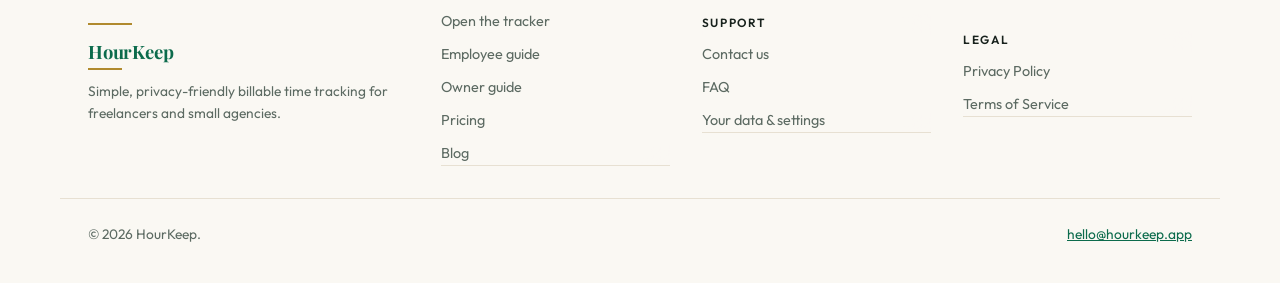
==== commit 8c400b28: "Tracker UX rebuild — setup wizard, friendly timer states, modals, tour + employee/owner guides" ====
--- a/index.html
+++ b/index.html
@@ -127,6 +127,7 @@
           <li class="step"><h3>Export or share a report</h3><p>Download a CSV for your records or to attach to an invoice. Done.</p></li>
         </ol>
         <p class="rise" style="margin-top:28px"><a class="btn solid btn-inline" href="app.html" data-event="cta_how_start">Start tracking for free</a></p>
+        <p class="rise muted" style="margin-top:14px;font-size:.92rem">New here? Read the <a href="guide-employee.html">60-sec employee guide</a> or the <a href="guide-employer.html">owner invoicing guide</a> first.</p>
       </div>
       <div class="switch-figure rise">
         <img src="https://images.unsplash.com/photo-1522071820081-009f0129c71c?q=70&w=1000&auto=format&fit=crop" alt="Small agency team reviewing client work" width="1000" height="1175" loading="lazy" decoding="async">
@@ -270,6 +271,8 @@
     <nav aria-label="Product">
       <p class="fhead">Product</p>
       <a href="app.html">Open the tracker</a>
+      <a href="guide-employee.html">Employee guide</a>
+      <a href="guide-employer.html">Owner guide</a>
       <a href="#pricing">Pricing</a>
       <a href="blog/">Blog</a>
     </nav>
@@ -277,7 +280,7 @@
       <p class="fhead">Support</p>
       <a href="mailto:hello@hourkeep.app">Contact us</a>
       <a href="#faq">FAQ</a>
-      <a href="app.html#settings">Your data &amp; settings</a>
+      <a href="app.html#/settings">Your data &amp; settings</a>
     </nav>
     <nav aria-label="Legal">
       <p class="fhead">Legal</p>
--- a/styles.css
+++ b/styles.css
@@ -250,10 +250,82 @@
   .ob-overlay{position:fixed;inset:0;background:rgba(23,33,28,.5);z-index:60;display:flex;align-items:center;justify-content:center;padding:20px}
   .ob-card{background:var(--paper);border:1px solid var(--gold);border-radius:var(--radius);padding:38px;max-width:560px;width:100%;max-height:90vh;overflow:auto}
   .ob-card h2{margin-bottom:6px}
+
+  /* ---------- tracker polish ---------- */
+  .app-kicker{display:inline-flex;align-items:center;gap:10px;font-size:.72rem;letter-spacing:.16em;text-transform:uppercase;color:var(--accent);font-weight:600;margin-bottom:12px}
+  .app-kicker::before{content:"";width:22px;height:1px;background:var(--gold)}
+  .app-head h1::after{content:"";display:block;width:56px;height:3px;background:var(--gold);margin-top:14px}
+  .timer-dark{background:var(--ink);color:#F2ECDC;border:1px solid var(--ink);position:relative;overflow:hidden}
+  .timer-dark::before{content:"";position:absolute;top:0;left:0;right:0;height:3px;background:linear-gradient(90deg,var(--gold),transparent 60%)}
+  .timer-dark h2{color:#F5EFDD}
+  .timer-dark .muted,.timer-dark .opt{color:#B9B29E}
+  .timer-dark .timer-elapsed{color:#F5EFDD}
+  .timer-sub{color:#B9B29E;font-size:.92rem;margin-top:2px}
+  .timer-sub strong{color:#F5EFDD;font-weight:600}
+  .timer-amount{display:inline-block;margin-top:12px;font-size:.85rem;font-weight:600;color:#0C6B4C;background:#D9EFE4;border-radius:99px;padding:6px 16px}
+  .timer-amount.nonbill{background:rgba(242,236,220,.12);color:#B9B29E}
+  .timer-dark .form-grid input,.timer-dark .form-grid select{background:rgba(242,236,220,.07);border-color:rgba(242,236,220,.22);color:#F5EFDD}
+  .timer-dark .form-grid input::placeholder{color:#8E8875}
+  .timer-dark .form-grid input:focus,.timer-dark .form-grid select:focus{outline-color:var(--gold);border-color:var(--gold)}
+  .timer-dark .form-grid select option{color:#17211C}
+  .timer-dark .form-grid label{color:#D8D2BF}
+  .today-strip{display:grid;grid-template-columns:repeat(3,1fr);gap:12px;margin-bottom:20px}
+  .today-cell{background:var(--card);border:1px solid var(--line);border-radius:14px;padding:16px 20px}
+  .today-cell small{display:block;font-size:.7rem;letter-spacing:.12em;text-transform:uppercase;color:var(--muted);margin-bottom:4px}
+  .today-cell b{font-family:'Playfair Display',Georgia,serif;font-size:1.5rem;font-weight:700}
+  .today-cell b em{font-style:normal;color:var(--gold)}
+  .entry .hchip{display:inline-block;font-variant-numeric:tabular-nums;font-weight:600;font-size:.85rem;background:var(--gold-soft);border-radius:99px;padding:3px 12px;margin-left:8px;white-space:nowrap}
+  @media(max-width:640px){.today-strip{grid-template-columns:1fr 1fr}.today-cell:last-child{grid-column:1/-1}}
   #toasts{position:fixed;bottom:24px;left:50%;transform:translateX(-50%);z-index:70;display:grid;gap:10px;width:min(480px,calc(100vw - 40px))}
   .toast{background:var(--ink);color:#F5EFDD;border:1px solid var(--gold);border-radius:12px;padding:14px 20px;font-size:.92rem;transition:opacity .3s ease,transform .3s ease}
   .toast.error{background:#5C1F1F;border-color:#D98C8C}
   .toast.out{opacity:0;transform:translateY(8px)}
+  /* ---------- tracker v2: wizard, help, tour, modal ---------- */
+  .tab-count{display:inline-block;font-size:.72rem;background:rgba(23,33,28,.1);border-radius:99px;padding:1px 9px;margin-left:6px;font-weight:600}
+  .tab.on .tab-count{background:rgba(245,239,221,.22)}
+  .welcome{border-color:var(--gold);background:linear-gradient(var(--card),var(--card)) padding-box}
+  .welcome-steps{margin:12px 0 4px 20px;color:var(--muted)}
+  .welcome-steps li{margin-bottom:4px}
+  .welcome-steps b{color:var(--ink)}
+  .help-strip{display:flex;justify-content:space-between;align-items:center;gap:12px;flex-wrap:wrap;border:1px dashed var(--gold);background:#FFFDF6;border-radius:14px;padding:12px 18px;margin-bottom:20px;font-size:.9rem}
+  .help-strip .linkbtn{padding:2px 4px;min-height:0}
+  .help-strip a{color:var(--accent);font-weight:600}
+  .wizard-steps{display:grid;grid-template-columns:repeat(3,1fr);gap:10px;margin:18px 0 4px}
+  .wstep{display:flex;gap:10px;align-items:flex-start;background:rgba(242,236,220,.07);border:1px solid rgba(242,236,220,.2);border-radius:12px;padding:12px}
+  .wstep b{display:block;font-size:.9rem;color:#F5EFDD}
+  .wstep small{color:#B9B29E;font-size:.78rem}
+  .wnum{flex:none;width:26px;height:26px;border-radius:50%;background:var(--gold);color:#1D1A10;font-weight:700;font-size:.85rem;display:flex;align-items:center;justify-content:center}
+  .wizard-alt{margin-top:14px;color:#B9B29E;font-size:.88rem}
+  .linkbtn.light{color:#E9DFC4}
+  .timer-elapsed.idle{opacity:.45}
+  .recents{display:flex;gap:8px;align-items:center;flex-wrap:wrap;margin-top:14px;font-size:.85rem;color:#B9B29E}
+  .recent{border:1px solid rgba(242,236,220,.3);background:transparent;color:#F5EFDD;border-radius:99px;padding:7px 16px;font-family:inherit;font-size:.82rem;font-weight:600;cursor:pointer;min-height:36px}
+  .recent:hover{border-color:var(--gold);color:#F3EAD3}
+  .timer-actions{display:grid;grid-template-columns:1fr auto;gap:12px}
+  .timer-actions .btn-stop{margin-top:20px}
+  .timer-actions .ghost{margin-top:20px}
+  .light-ghost{border:1px solid rgba(242,236,220,.35)!important;color:#F5EFDD!important;background:transparent;border-radius:99px;padding:14px 26px;font-weight:600;cursor:pointer;font-family:inherit;min-height:60px}
+  .light-ghost:hover{background:rgba(242,236,220,.1)}
+  .timer-hint{margin-top:12px;font-size:.82rem;color:#8E8875}
+  .timer-hint kbd{background:rgba(242,236,220,.12);border:1px solid rgba(242,236,220,.25);border-radius:6px;padding:1px 8px;font-family:inherit;font-size:.78rem}
+  #btn-timer-new-project{margin-top:8px;padding:4px 0;min-height:0;font-size:.85rem}
+  details.manual summary{list-style:none;cursor:pointer}
+  details.manual summary::-webkit-details-marker{display:none}
+  .manual-sum{display:flex;justify-content:space-between;align-items:center;gap:14px}
+  .manual-sum small{display:block;color:var(--muted);font-weight:400;font-size:.85rem;margin-top:2px}
+  .sum-chev{flex:none;width:34px;height:34px;border-radius:50%;border:1px solid var(--gold);color:var(--gold);display:flex;align-items:center;justify-content:center;font-size:1.2rem}
+  details[open].manual .sum-chev{transform:rotate(45deg)}
+  .dur-preview{display:flex;flex-direction:column;justify-content:flex-end}
+  .dur-preview small{font-size:.72rem;letter-spacing:.1em;text-transform:uppercase;color:var(--muted);font-weight:600}
+  .dur-preview b{font-family:'Playfair Display',Georgia,serif;font-size:1.4rem}
+  .list-head{display:flex;justify-content:space-between;align-items:center;gap:12px;flex-wrap:wrap}
+  #entry-search{background:var(--paper);border:1px solid var(--line);border-radius:99px;padding:10px 18px;font-family:inherit;font-size:.88rem;min-height:42px;min-width:200px;color:var(--ink)}
+  #entry-search:focus{outline:2px solid var(--accent);border-color:var(--accent)}
+  .tour-count{font-size:.72rem;letter-spacing:.14em;text-transform:uppercase;color:var(--gold);font-weight:600;margin-bottom:8px}
+  .ob-card.tour{border-color:var(--accent)}
+  .danger-solid{background:#8C2F2F!important}
+  .danger-solid:hover{filter:brightness(1.1)!important}
+  @media(max-width:640px){.wizard-steps{grid-template-columns:1fr}.timer-actions{grid-template-columns:1fr}.help-strip{flex-direction:column;align-items:flex-start}}
   /* ---------- legal pages ---------- */
   .legal{max-width:720px}
   .legal h2{font-size:1.4rem;margin:38px 0 10px;max-width:none}
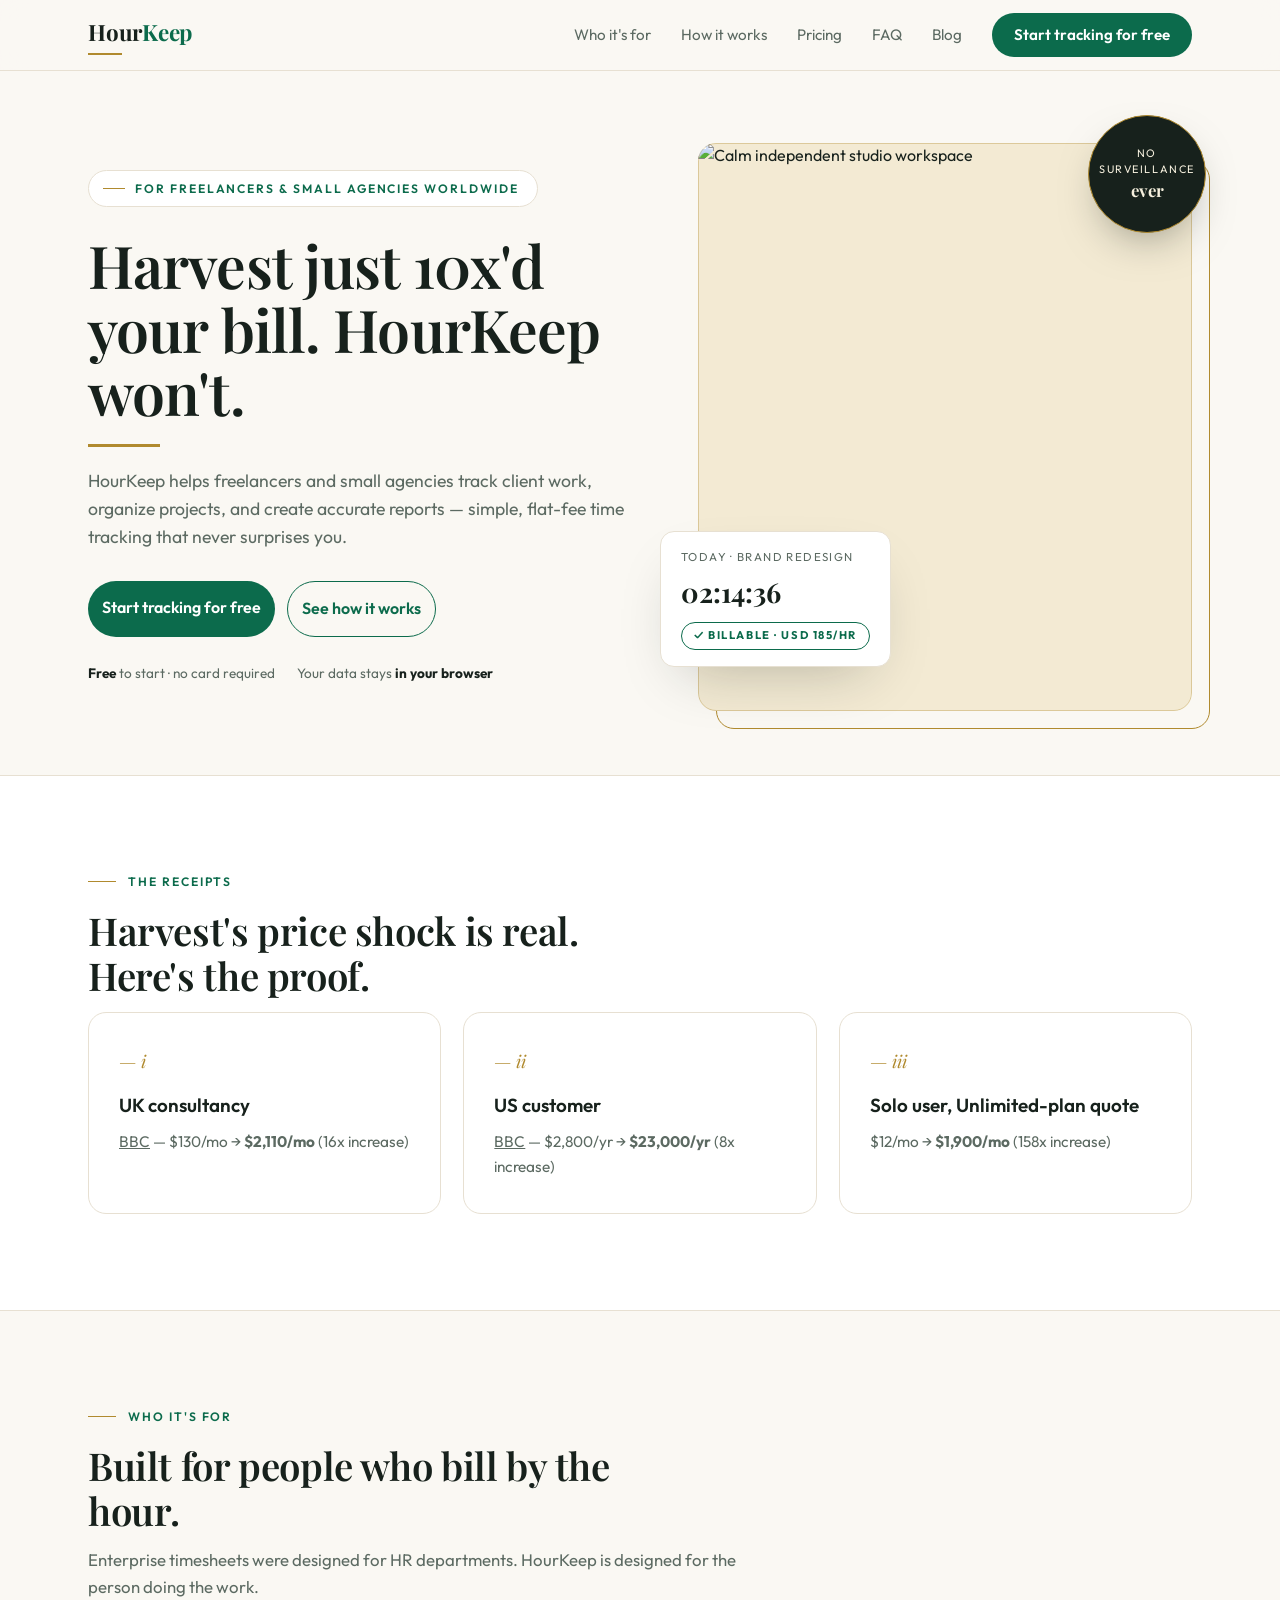
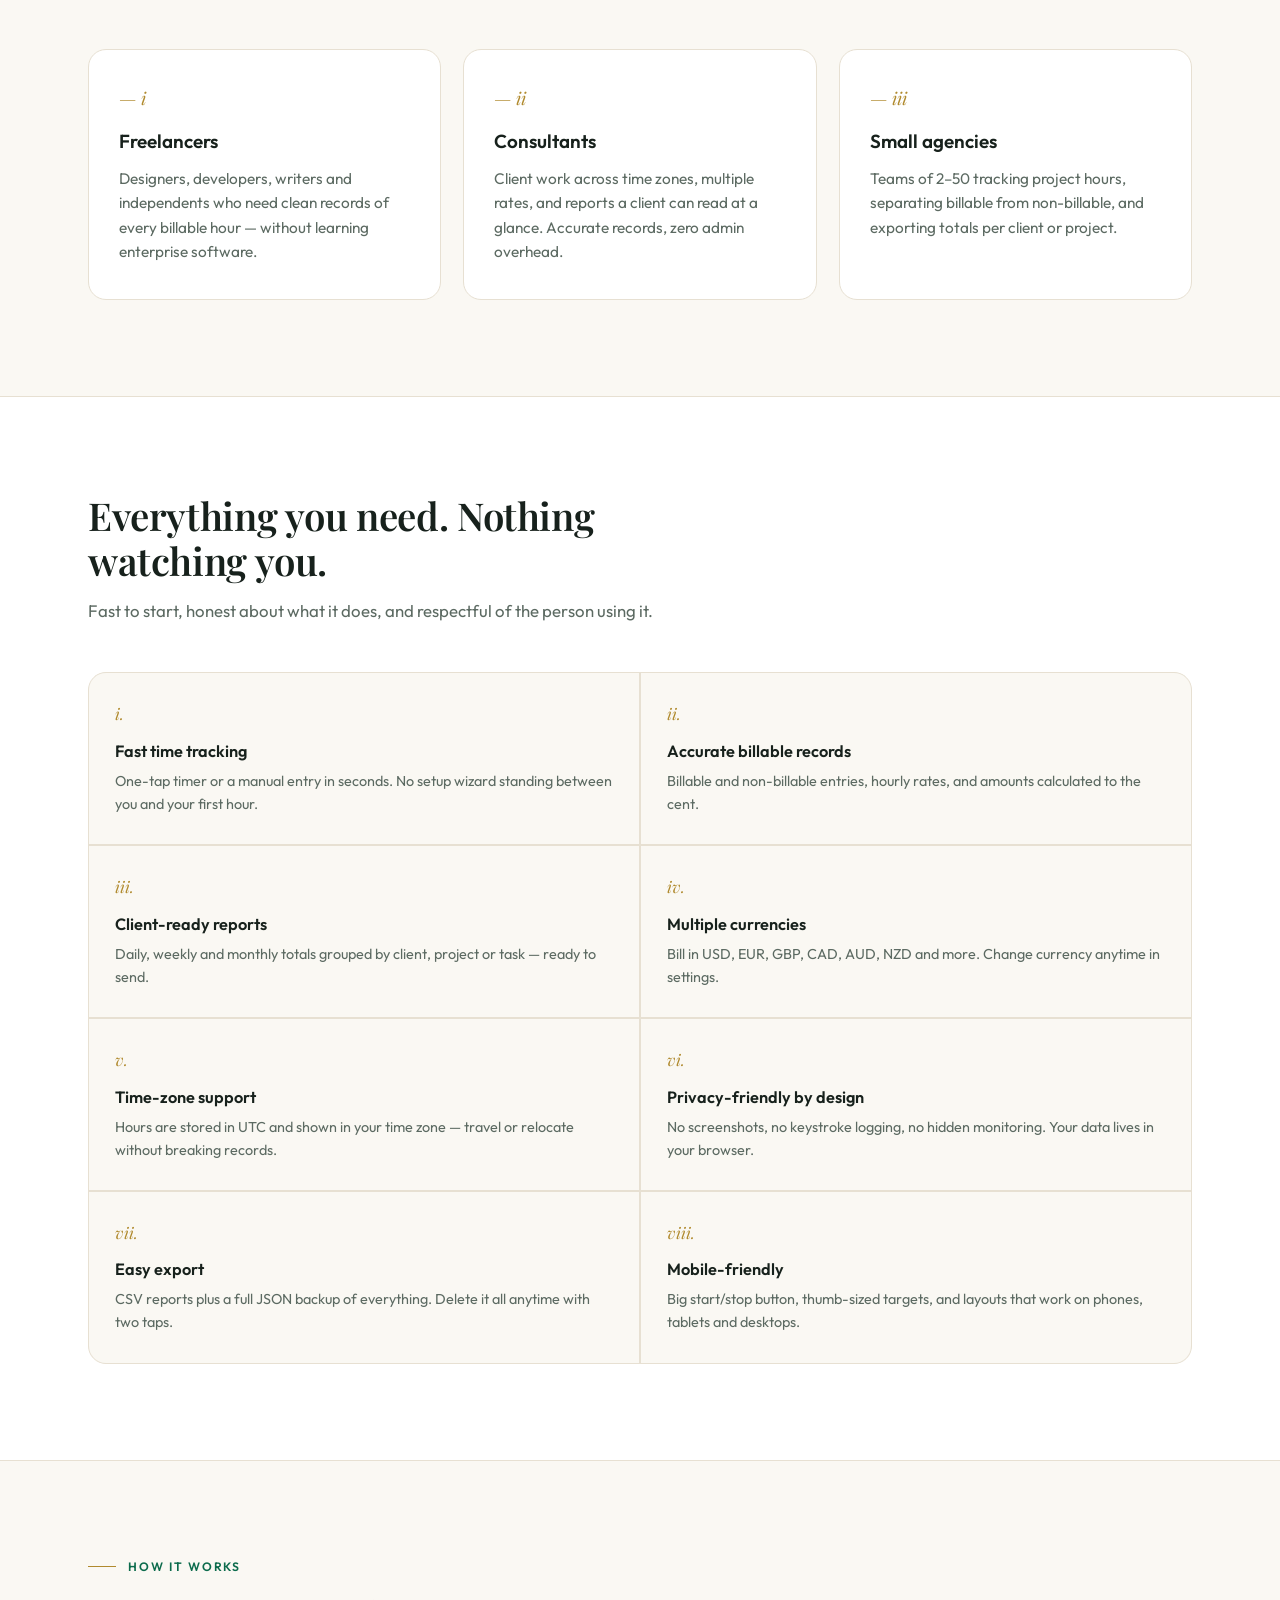
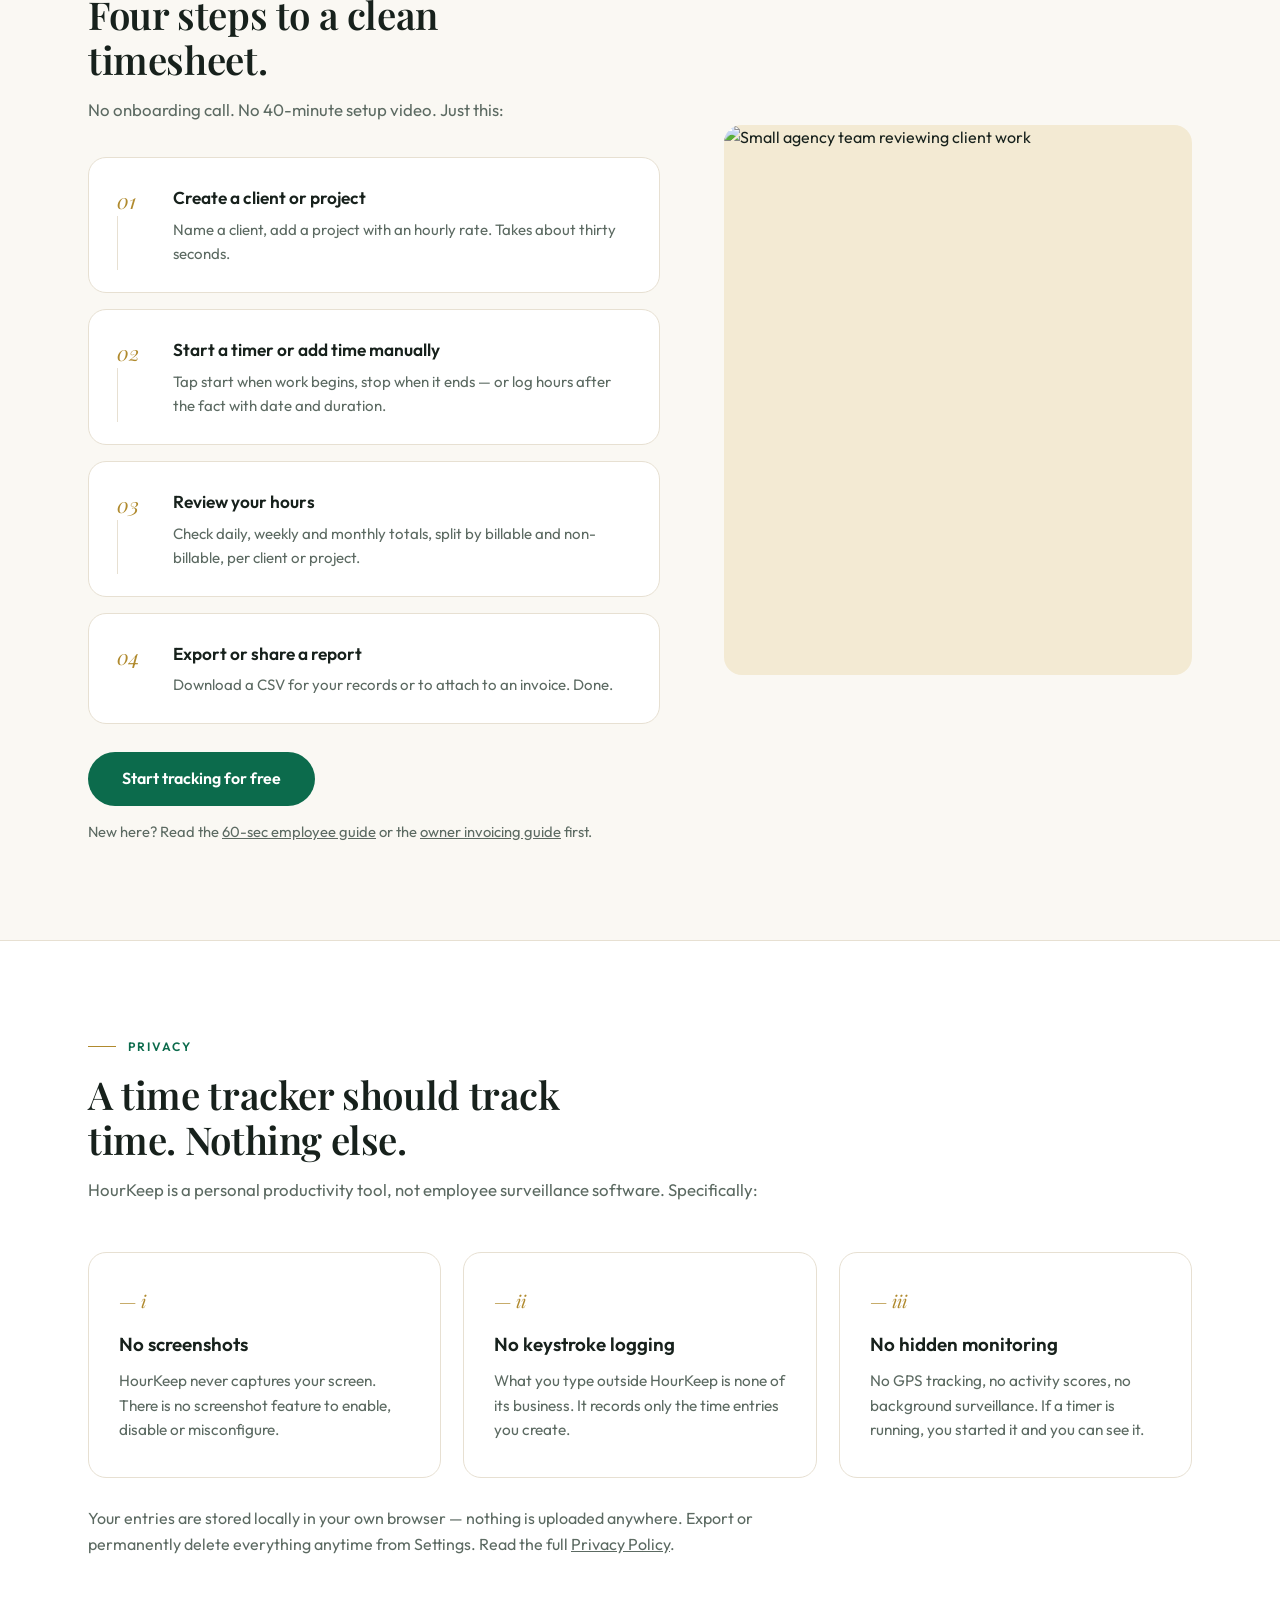
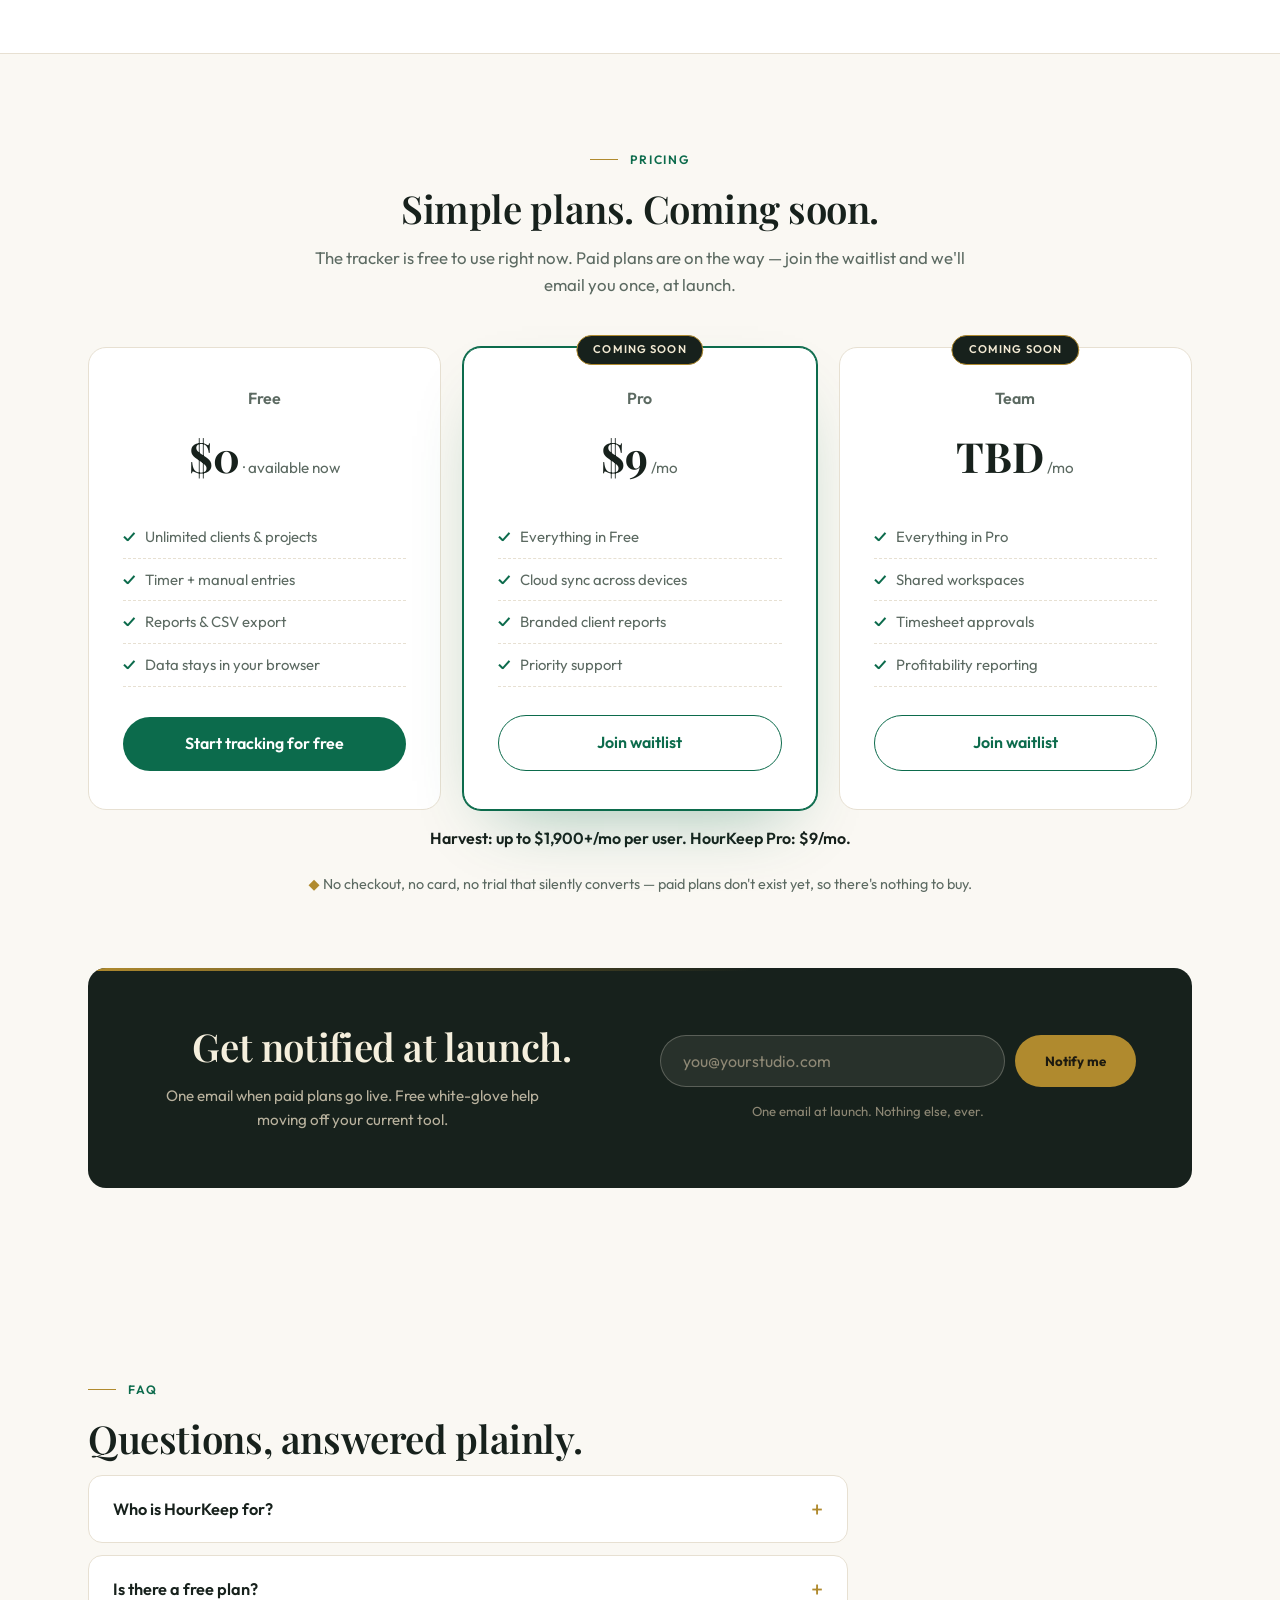
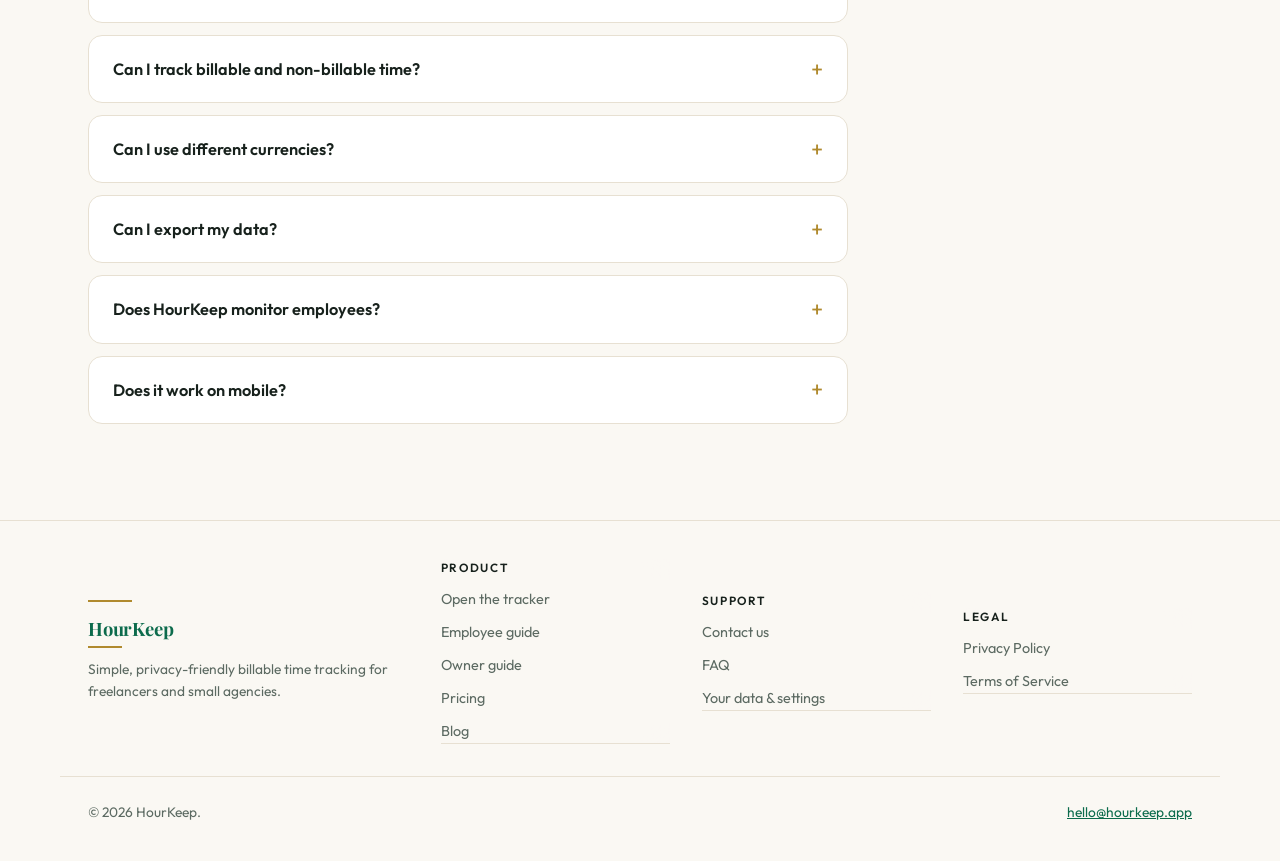
==== commit 1c806813: "Landing page: Harvest price-shock hook, proof section, Pro pricing at /mo" ====
--- a/index.html
+++ b/index.html
@@ -4,17 +4,17 @@
 <meta charset="UTF-8">
 <meta name="viewport" content="width=device-width, initial-scale=1.0">
 <title>HourKeep — Simple Billable Time Tracking for Freelancers</title>
-<meta name="description" content="HourKeep is a simple, privacy-friendly billable-hours tracker for freelancers and small agencies. Record time, organize client work, and create accurate reports — free to start.">
+<meta name="description" content="Harvest just 10x'd your bill. HourKeep won't. Simple billable time tracking for freelancers — $9/mo flat, no surveillance, no surprises.">
 <link rel="canonical" href="https://bills740ssrw-creator.github.io/hourkeep/">
 <meta property="og:type" content="website">
 <meta property="og:site_name" content="HourKeep">
 <meta property="og:title" content="HourKeep — Simple Billable Time Tracking for Freelancers">
-<meta property="og:description" content="Track every billable hour without the complexity. Privacy-friendly time tracking for freelancers and small agencies.">
+<meta property="og:description" content="Harvest just 10x'd your bill. HourKeep won't. Simple billable time tracking for freelancers — $9/mo flat, no surveillance, no surprises.">
 <meta property="og:url" content="https://bills740ssrw-creator.github.io/hourkeep/">
 <meta property="og:image" content="https://images.unsplash.com/photo-1497366216548-37526070297c?q=70&w=1200&auto=format&fit=crop">
 <meta name="twitter:card" content="summary_large_image">
 <meta name="twitter:title" content="HourKeep — Simple Billable Time Tracking for Freelancers">
-<meta name="twitter:description" content="Track every billable hour without the complexity. Privacy-friendly time tracking for freelancers and small agencies.">
+<meta name="twitter:description" content="Harvest just 10x'd your bill. HourKeep won't. Simple billable time tracking for freelancers — $9/mo flat, no surveillance, no surprises.">
 <meta name="twitter:image" content="https://images.unsplash.com/photo-1497366216548-37526070297c?q=70&w=1200&auto=format&fit=crop">
 <link rel="icon" href="data:image/svg+xml,%3Csvg xmlns='http://www.w3.org/2000/svg' viewBox='0 0 64 64'%3E%3Crect width='64' height='64' rx='14' fill='%2317211C'/%3E%3Ctext x='32' y='44' font-family='Georgia,serif' font-size='36' fill='%23F3EAD3' text-anchor='middle'%3EH%3C/text%3E%3Crect x='14' y='50' width='36' height='3' fill='%23B08A2E'/%3E%3C/svg%3E">
 <link rel="preconnect" href="https://fonts.googleapis.com">
@@ -45,8 +45,8 @@
     <div class="hero">
       <div>
         <span class="kicker rise in">For freelancers &amp; small agencies worldwide</span>
-        <h1 class="rise in d1">Track every billable hour <span class="it">without the complexity.</span><span class="gold-rule"></span></h1>
-        <p class="sub rise in d2">HourKeep helps freelancers and small agencies track client work, organize projects, and create accurate reports — <strong>without employee surveillance.</strong></p>
+        <h1 class="rise in d1">Harvest just 10x'd your bill. HourKeep won't.<span class="gold-rule"></span></h1>
+        <p class="sub rise in d2">HourKeep helps freelancers and small agencies track client work, organize projects, and create accurate reports — simple, flat-fee time tracking that never surprises you.</p>
         <div class="cta-row rise in d3">
           <a class="btn solid" href="app.html" data-event="cta_hero_start">Start tracking for free</a>
           <a class="btn ghost" href="#how" data-event="cta_hero_how">See how it works</a>
@@ -70,6 +70,30 @@
     </div>
   </div>
 </header>
+
+<section id="proof" class="tint">
+  <div class="wrap">
+    <p class="label rise">The receipts</p>
+    <h2 class="rise">Harvest's price shock is real. Here's the proof.</h2>
+    <div class="promises">
+      <div class="promise rise">
+        <span class="num">— i</span>
+        <h3>UK consultancy</h3>
+        <p><a href="https://www.bbc.com/news/articles/clyq011414eo" target="_blank" rel="noopener">BBC</a> — $130/mo → <strong>$2,110/mo</strong> (16x increase)</p>
+      </div>
+      <div class="promise rise">
+        <span class="num">— ii</span>
+        <h3>US customer</h3>
+        <p><a href="https://www.bbc.com/news/articles/clyq011414eo" target="_blank" rel="noopener">BBC</a> — $2,800/yr → <strong>$23,000/yr</strong> (8x increase)</p>
+      </div>
+      <div class="promise rise">
+        <span class="num">— iii</span>
+        <h3>Solo user, Unlimited-plan quote</h3>
+        <p>$12/mo → <strong>$1,900/mo</strong> (158x increase)</p>
+      </div>
+    </div>
+  </div>
+</section>
 
 <section id="who">
   <div class="wrap">
@@ -182,7 +206,7 @@
       <div class="plan hot rise">
         <span class="tag">Coming soon</span>
         <h3>Pro</h3>
-        <div class="price">TBD<small> /mo</small></div>
+        <div class="price">$9<small> /mo</small></div>
         <ul>
           <li>Everything in Free</li>
           <li>Cloud sync across devices</li>
@@ -204,6 +228,7 @@
         <a class="btn ghost" href="#waitlist" data-event="cta_pricing_team">Join waitlist</a>
       </div>
     </div>
+    <p class="compare rise" style="text-align:center;margin-top:16px;font-weight:600;color:var(--fg)">Harvest: up to $1,900+/mo per user. HourKeep Pro: $9/mo.</p>
     <p class="grand"><span>◆</span> No checkout, no card, no trial that silently converts — paid plans don't exist yet, so there's nothing to buy.</p>
 
     <div class="band rise" id="waitlist">
